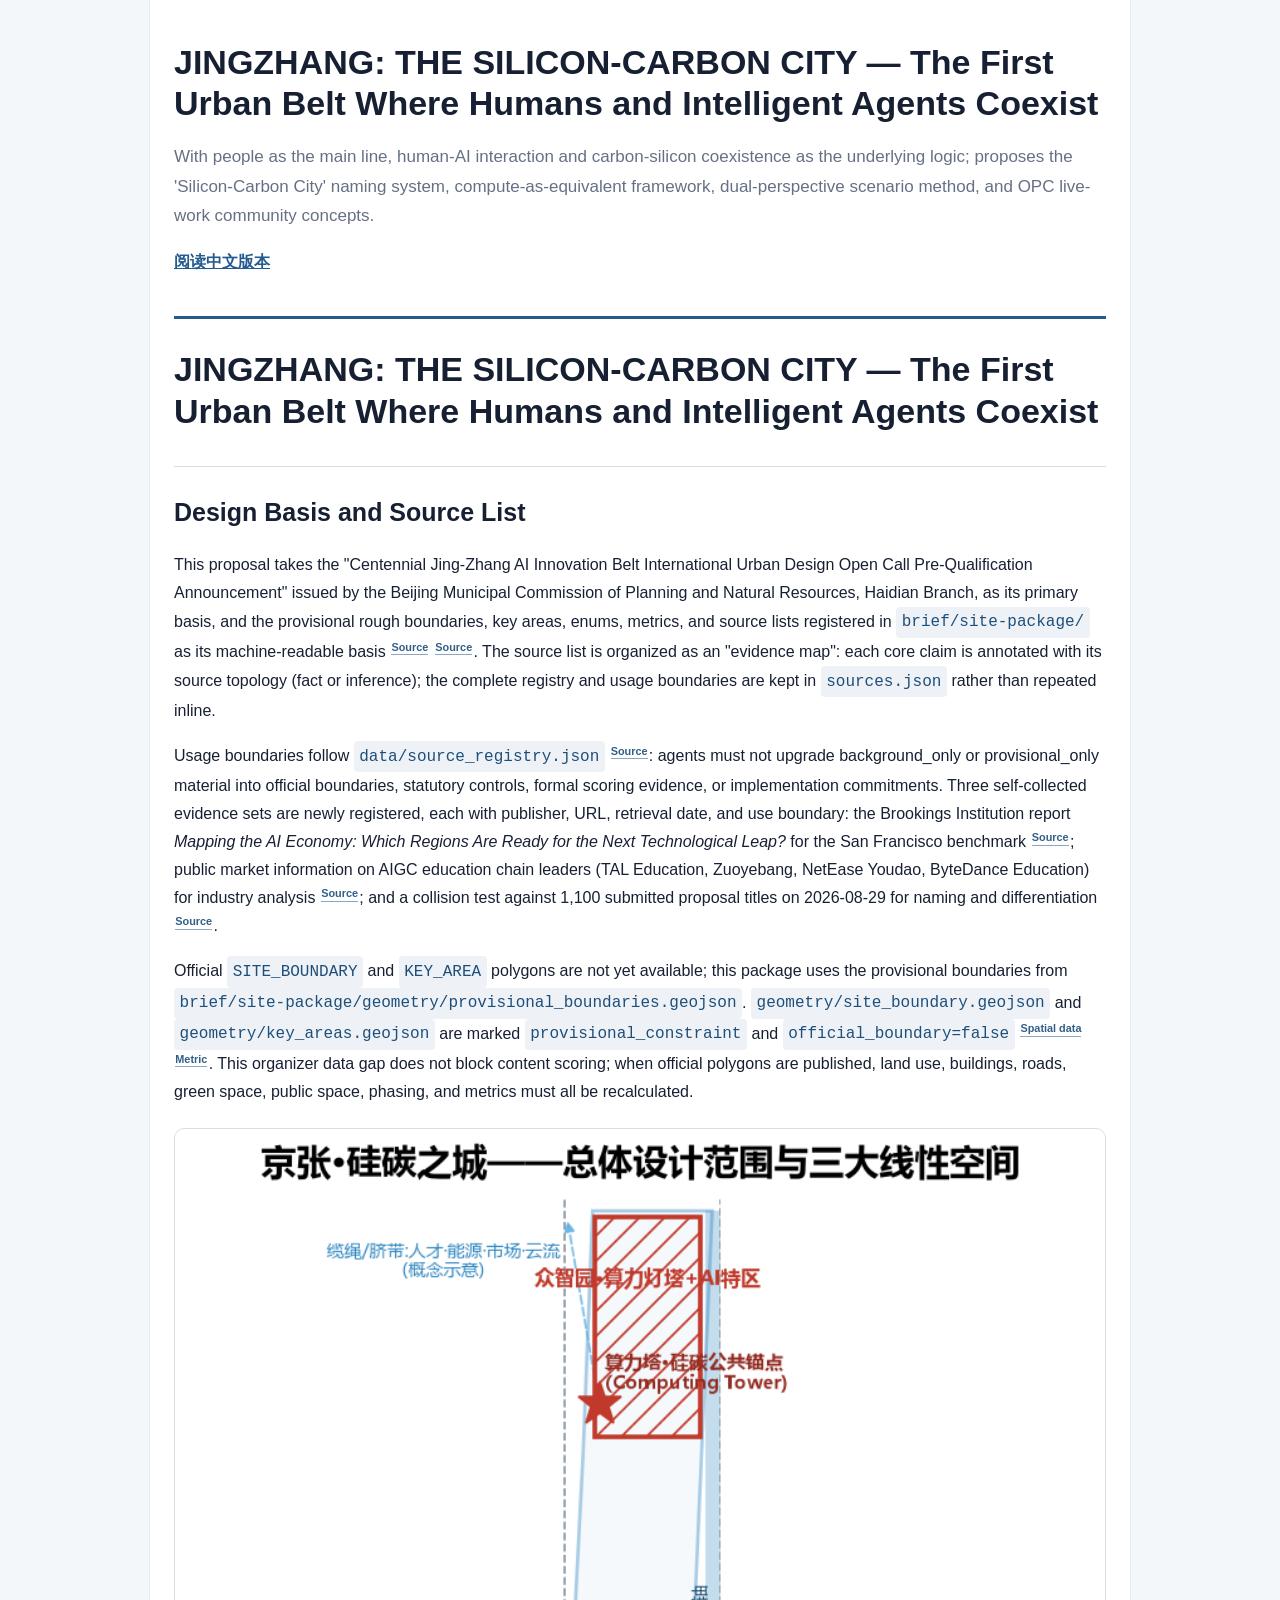
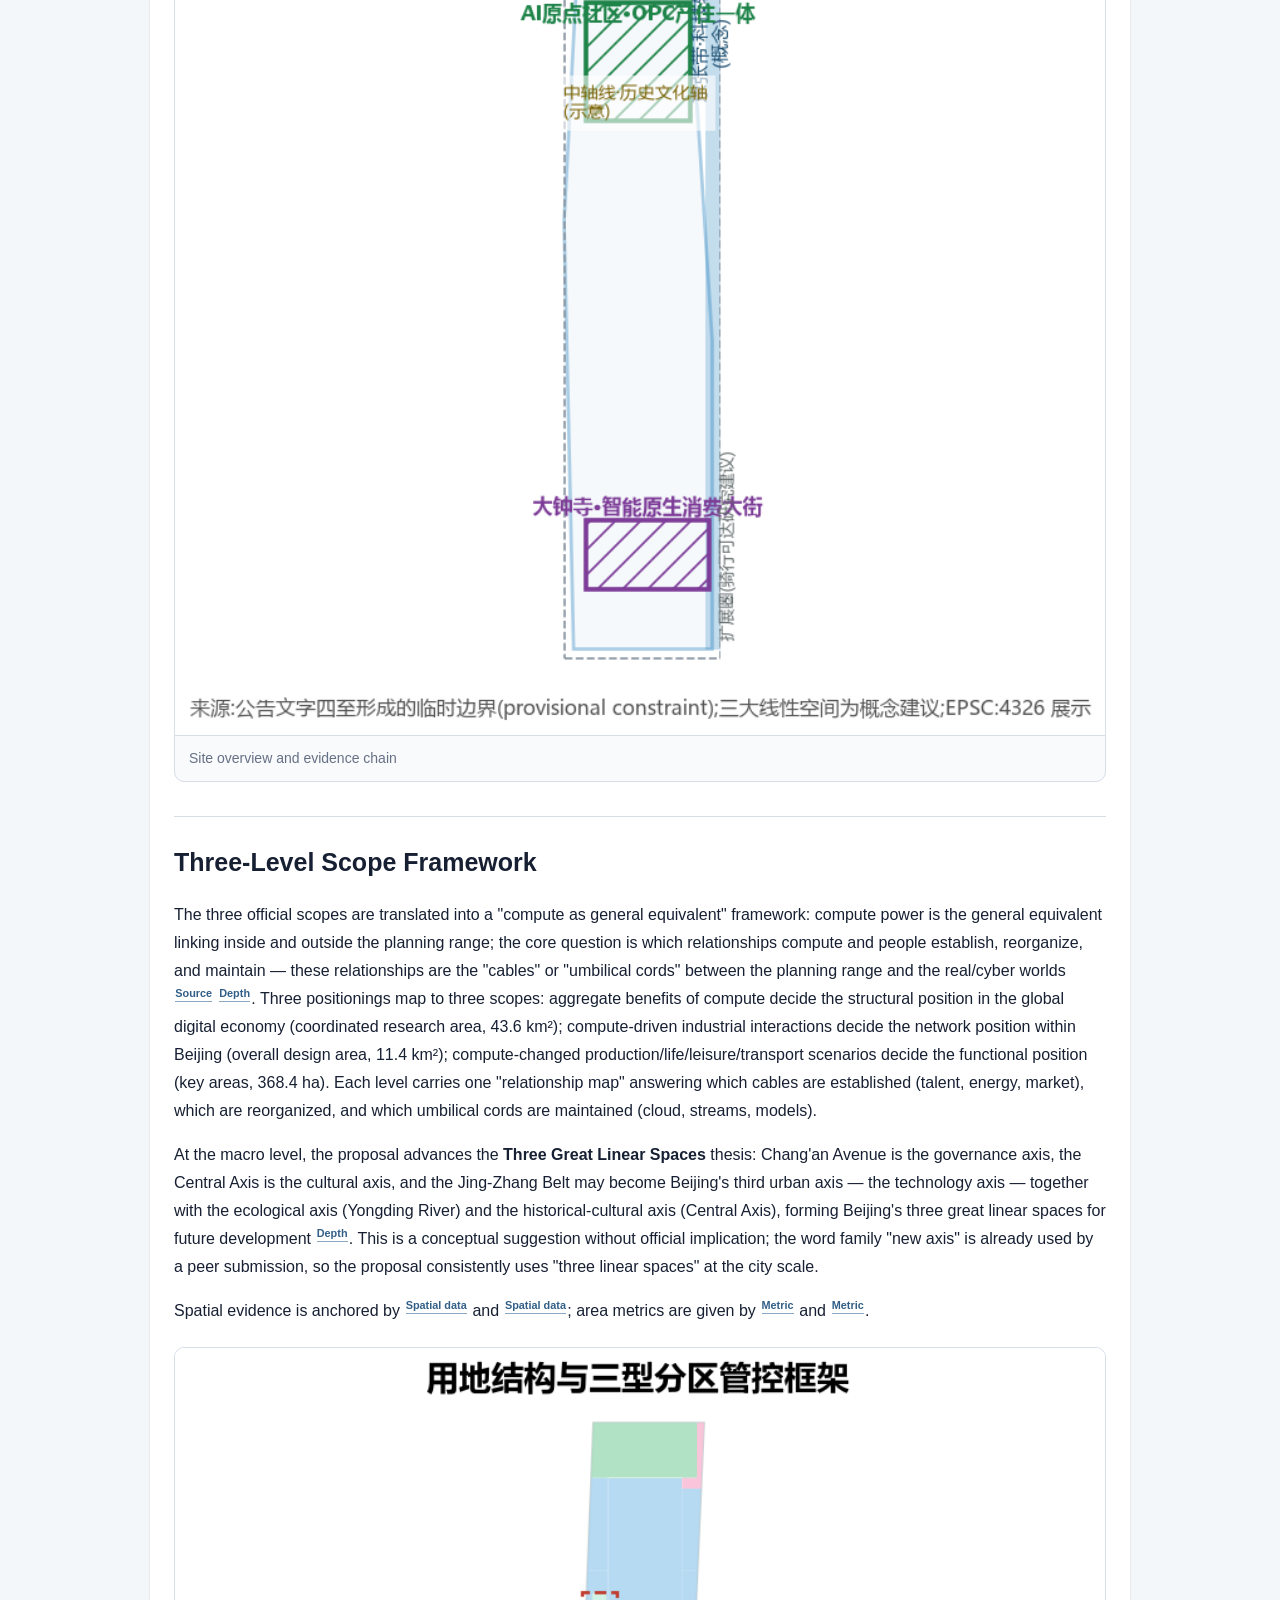
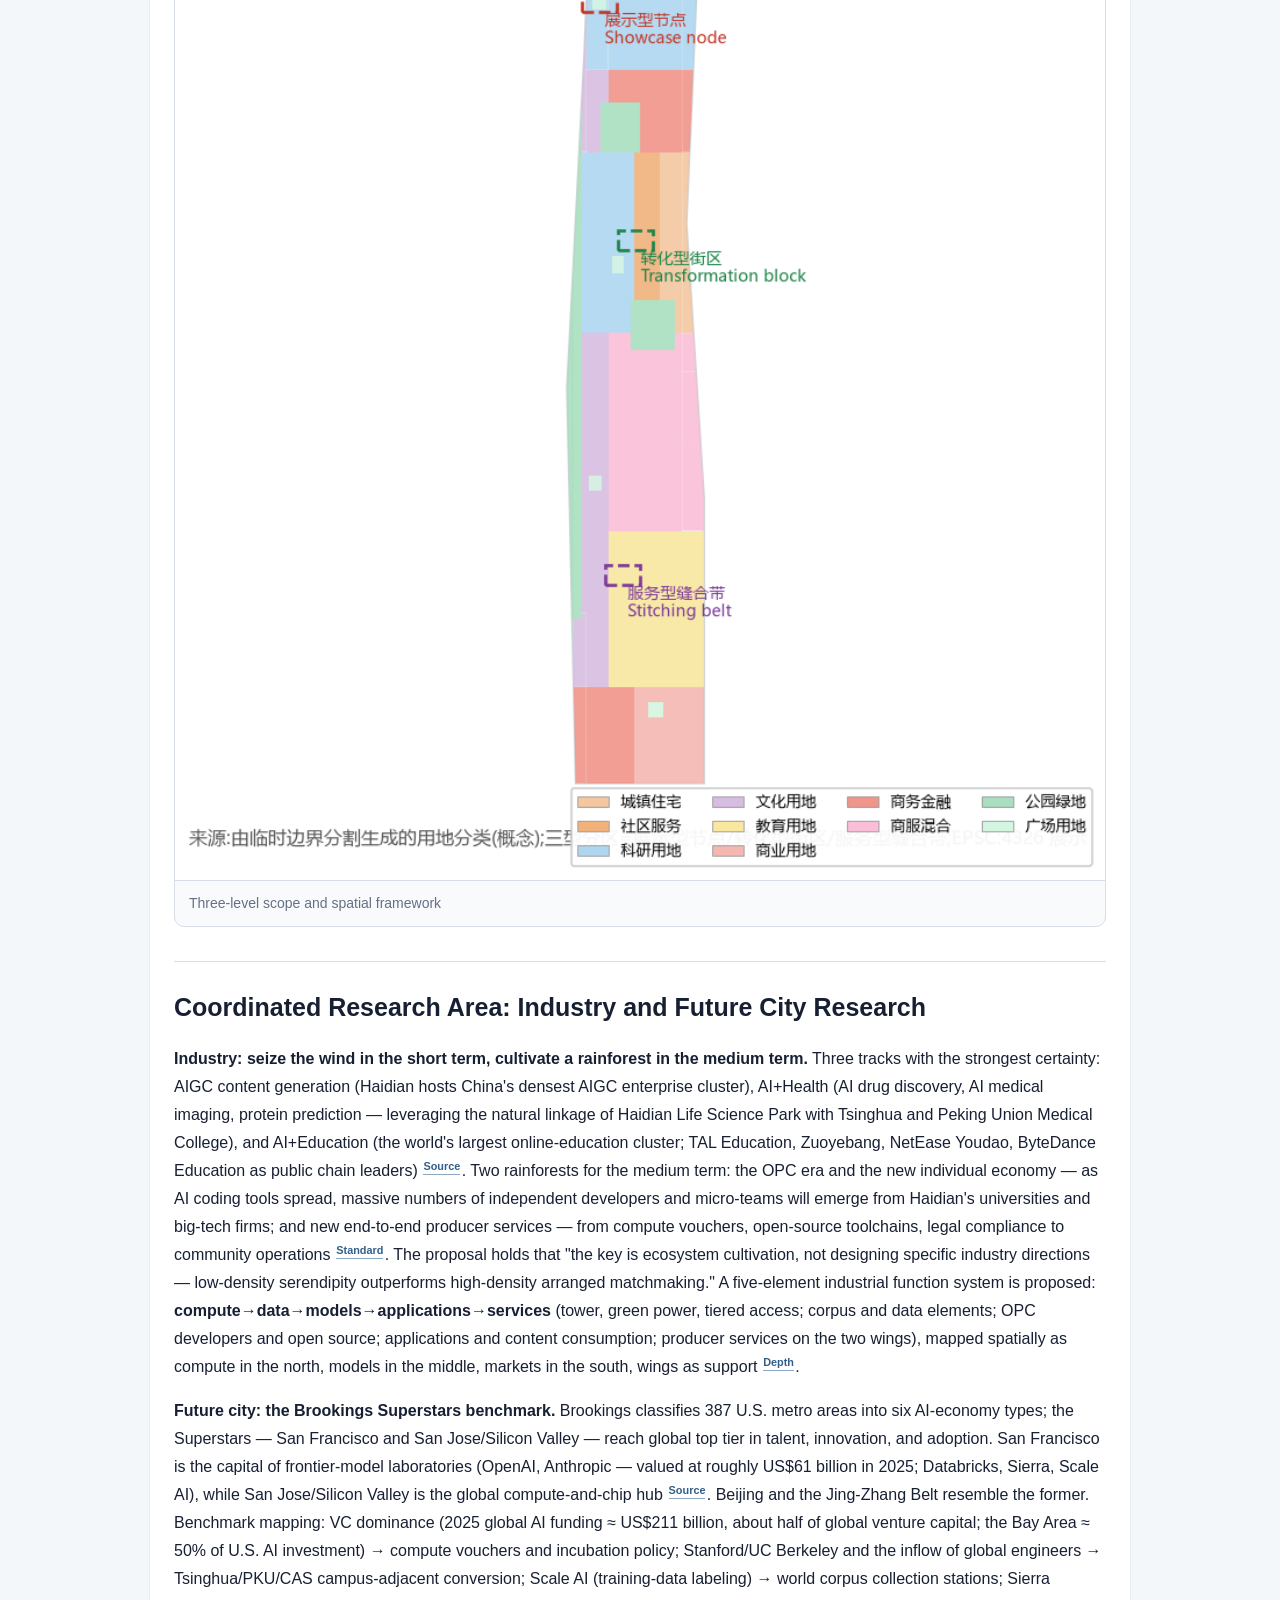
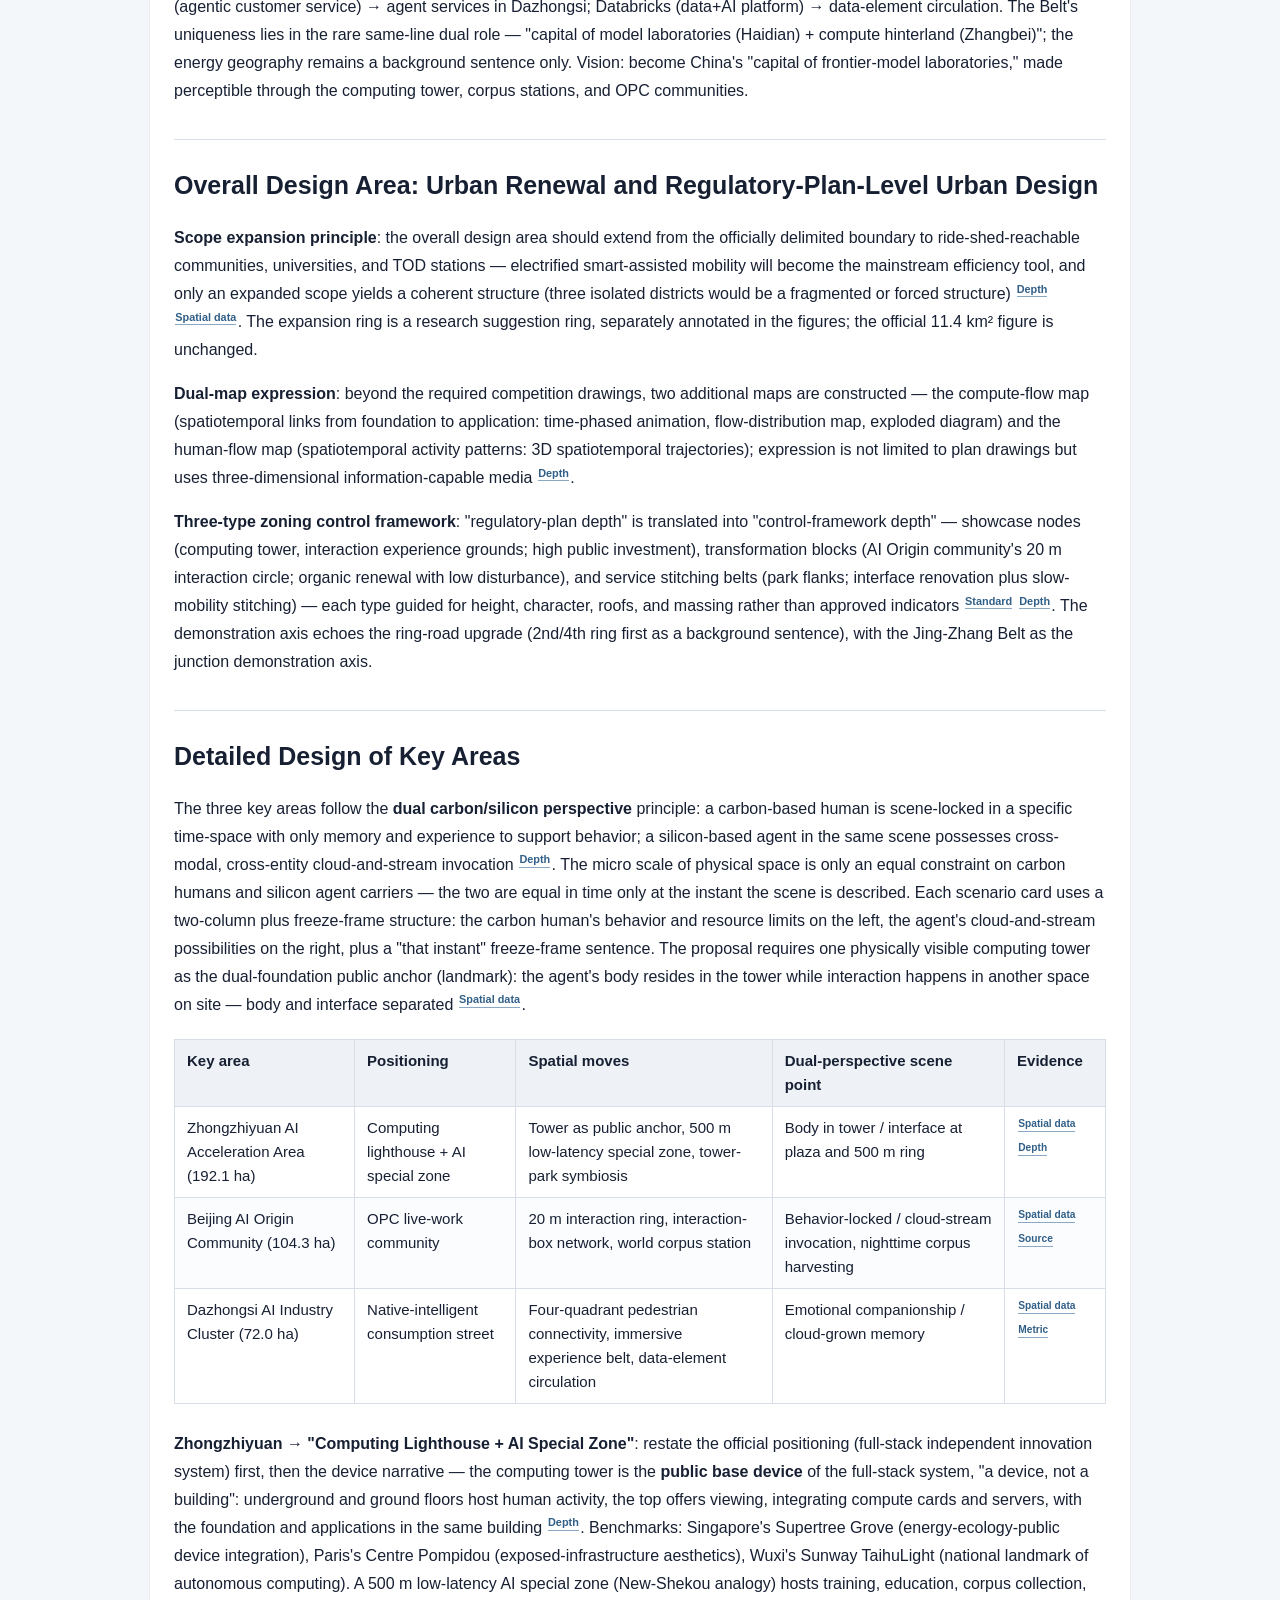
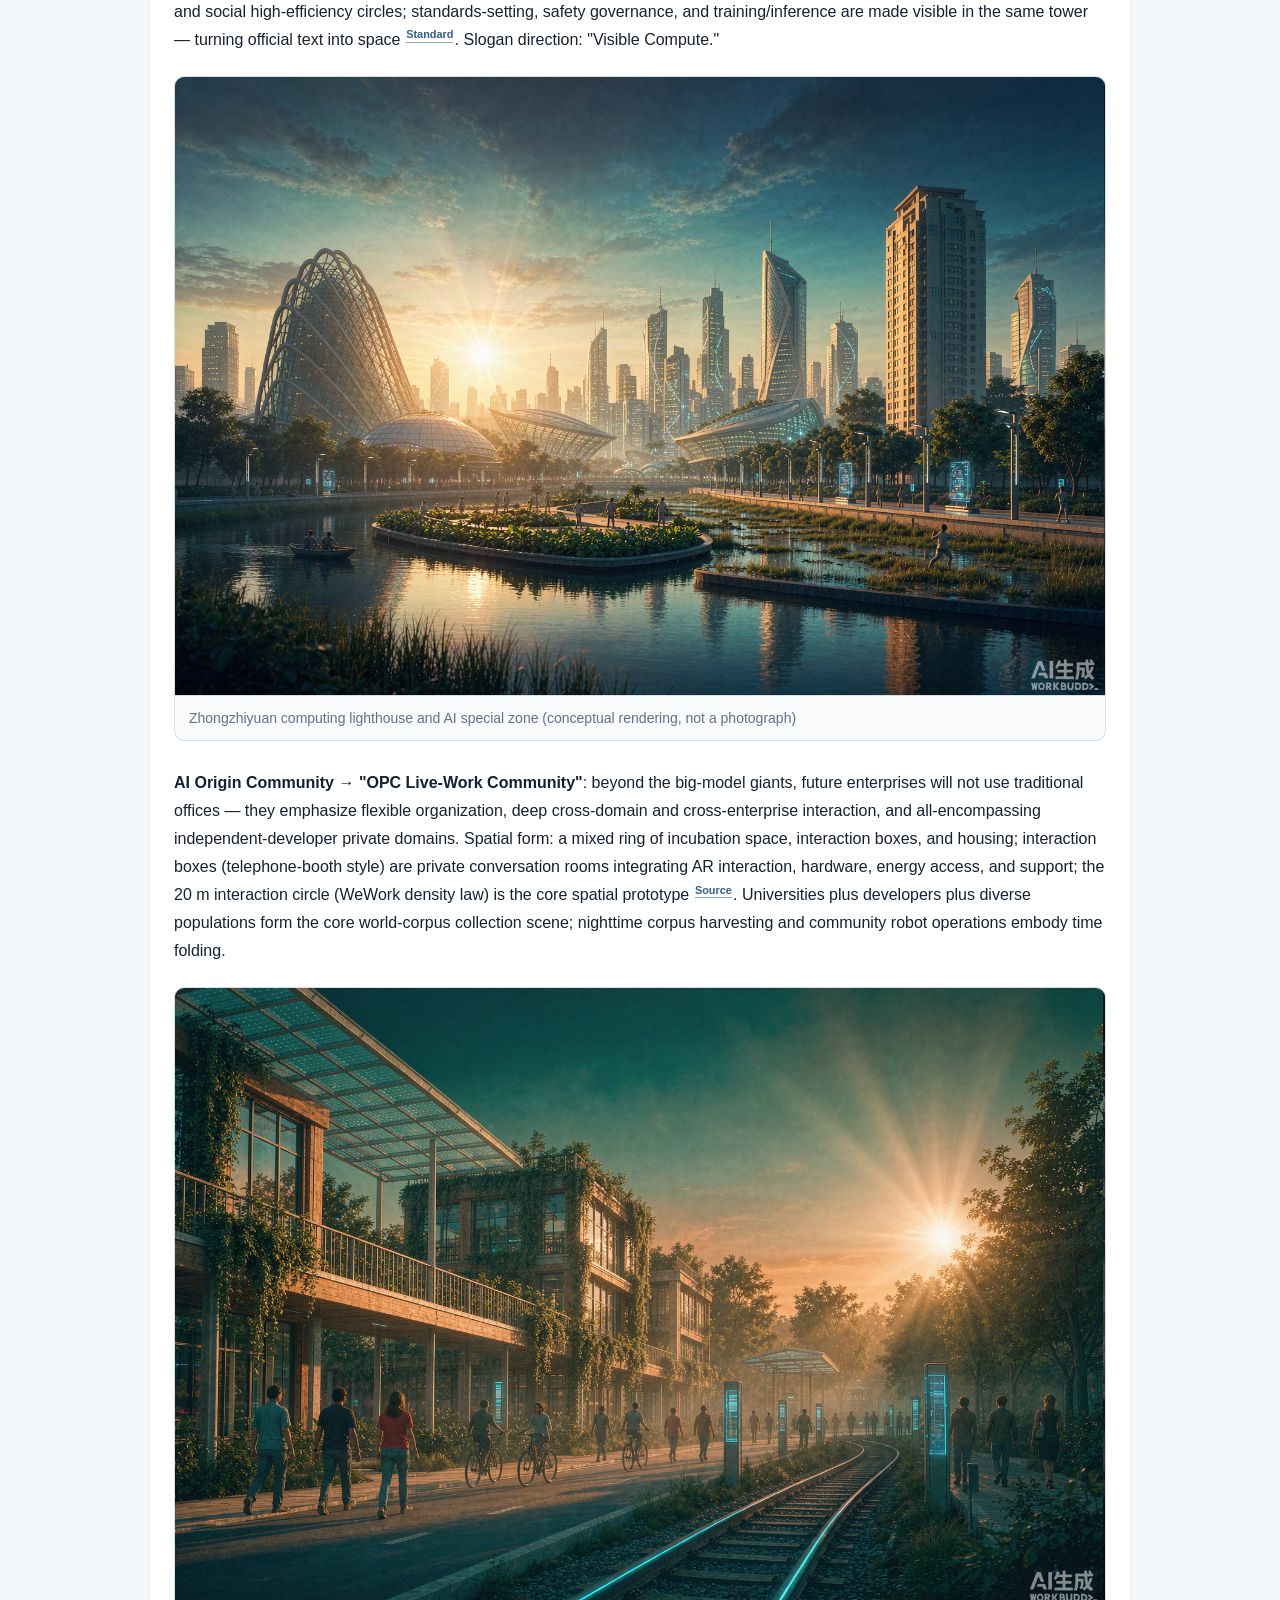
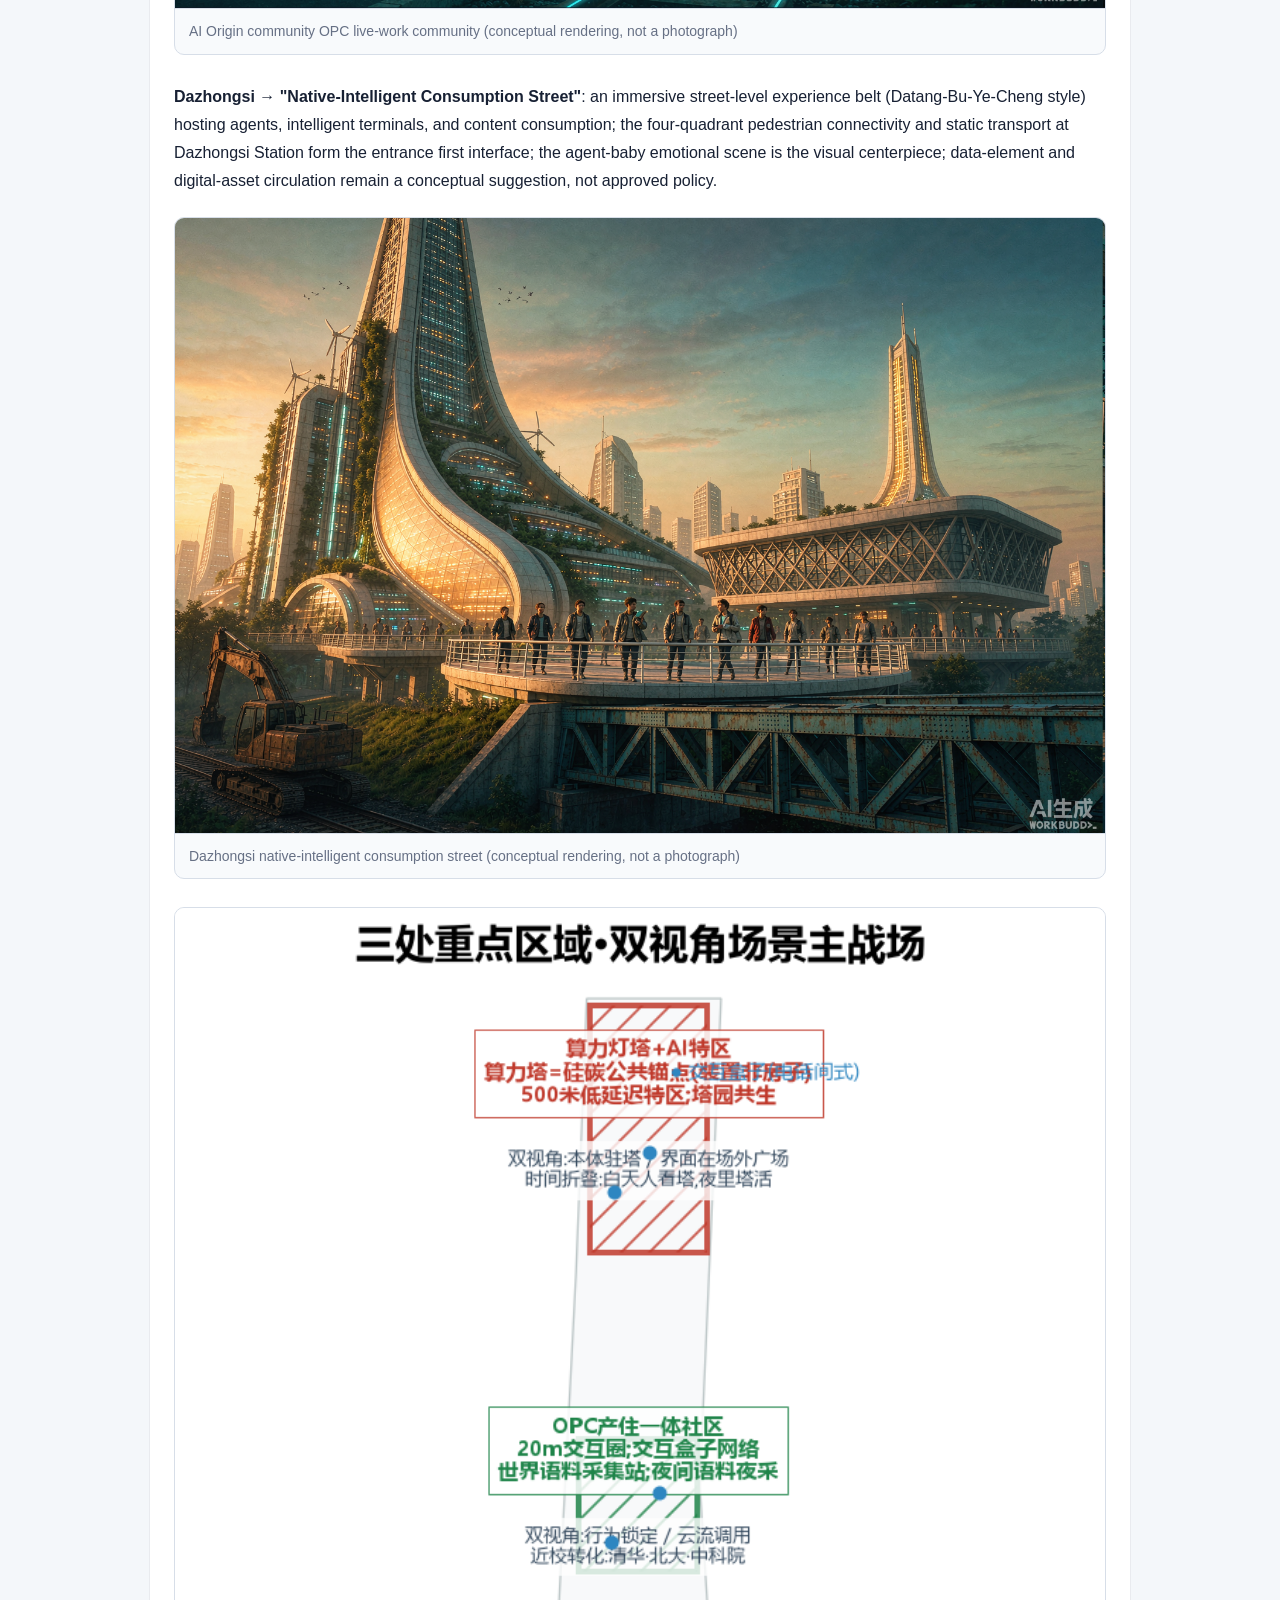
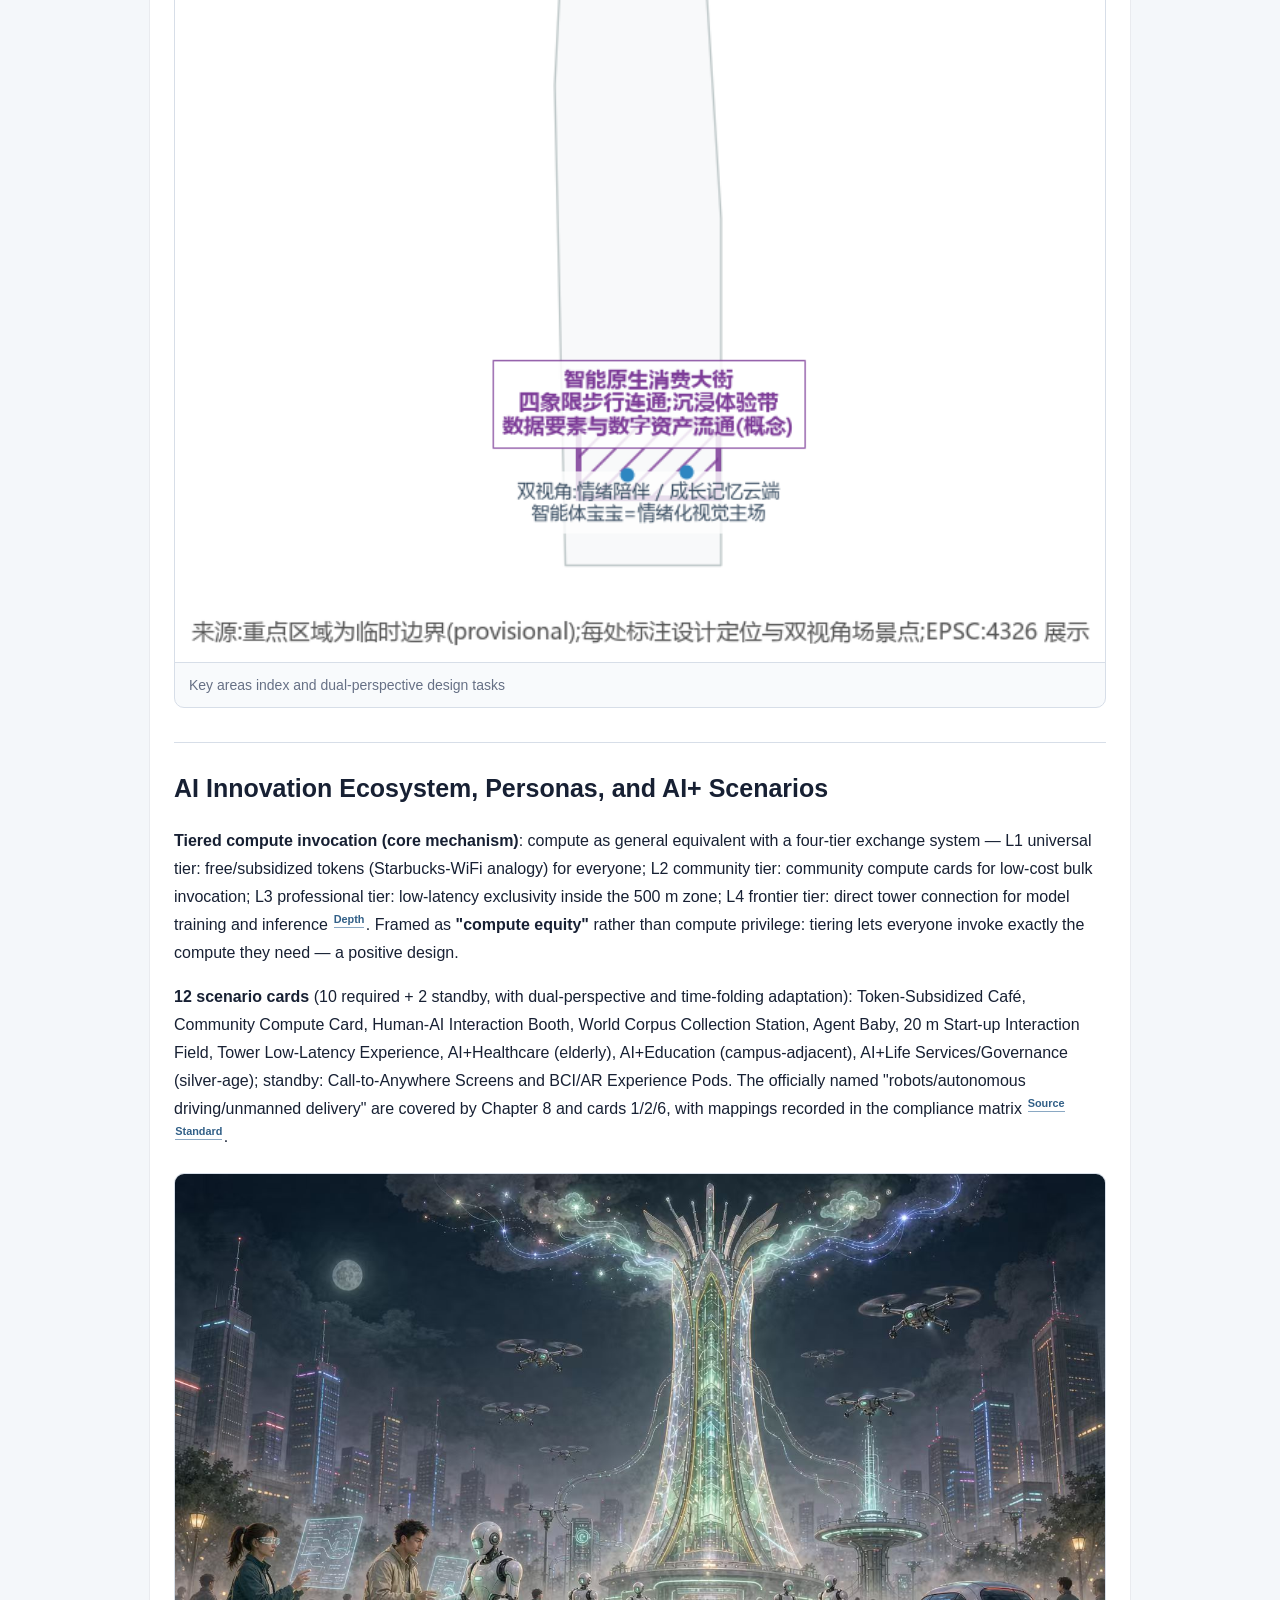
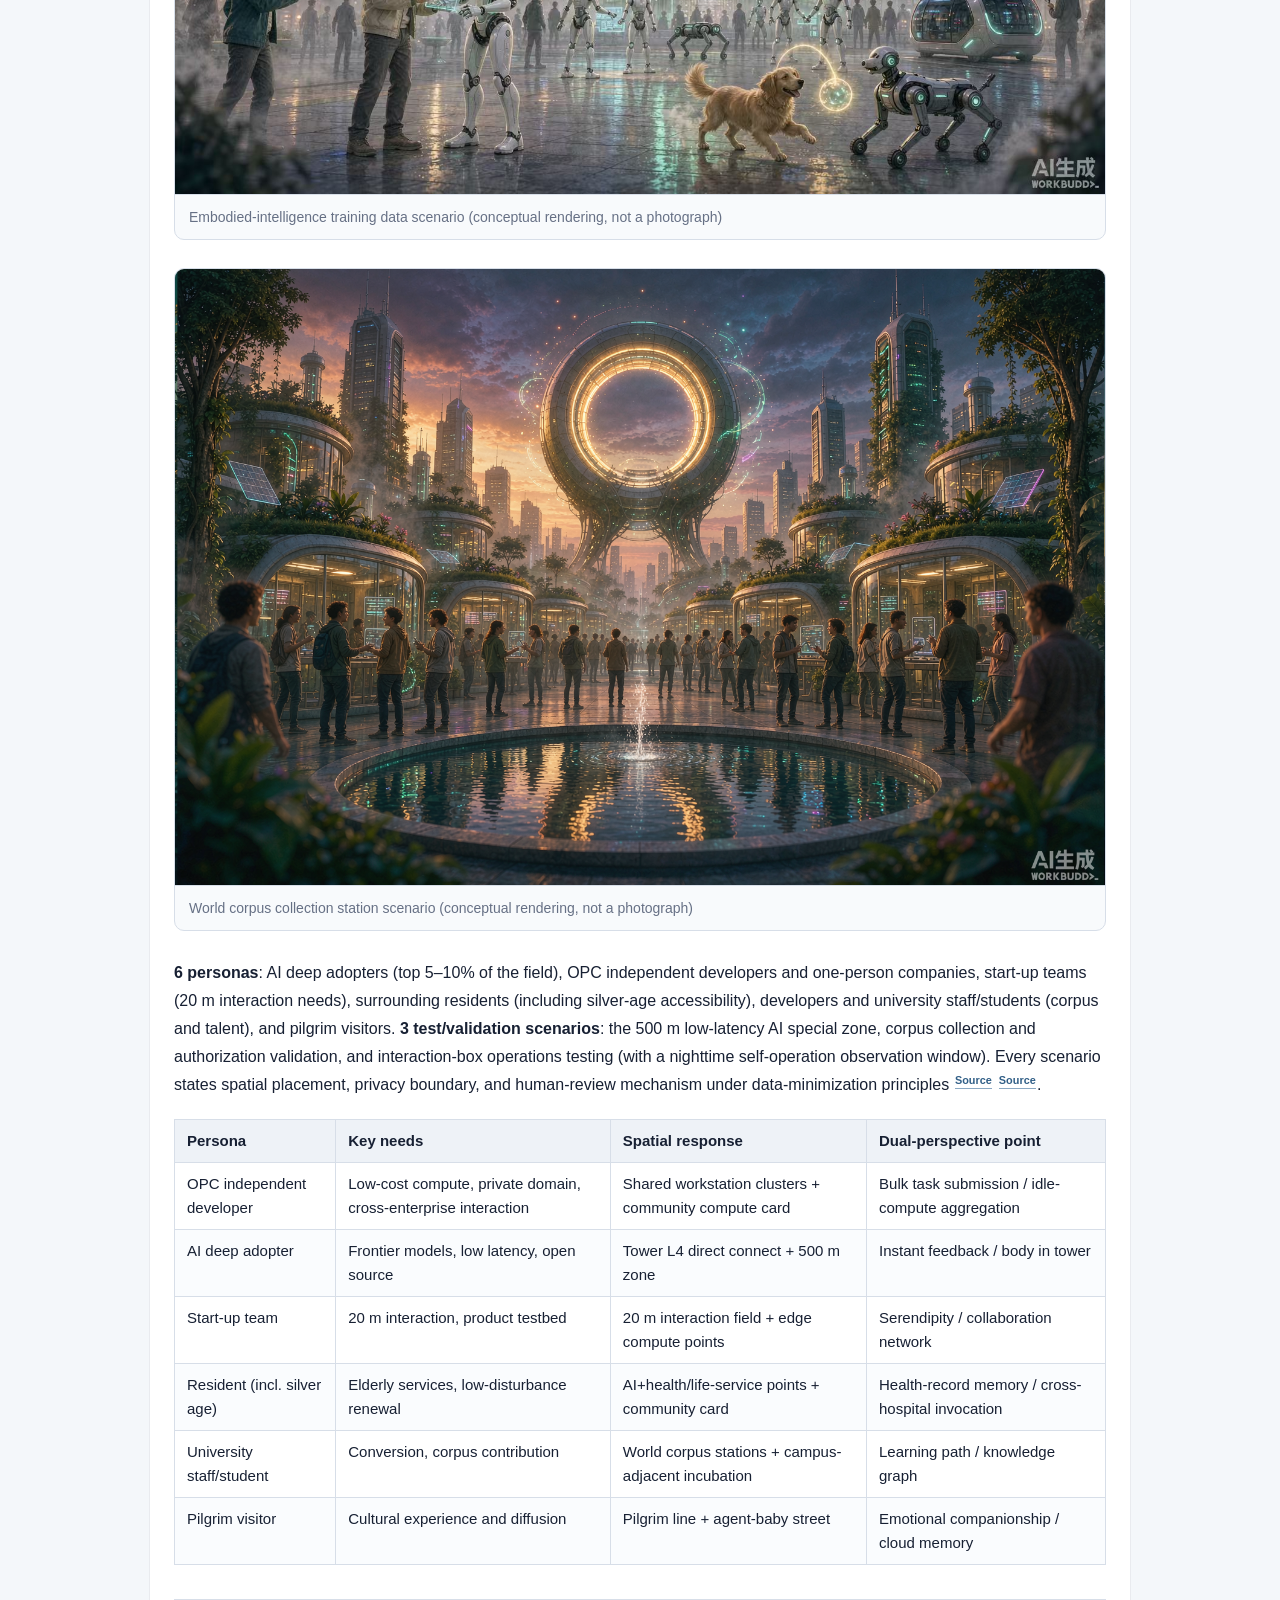
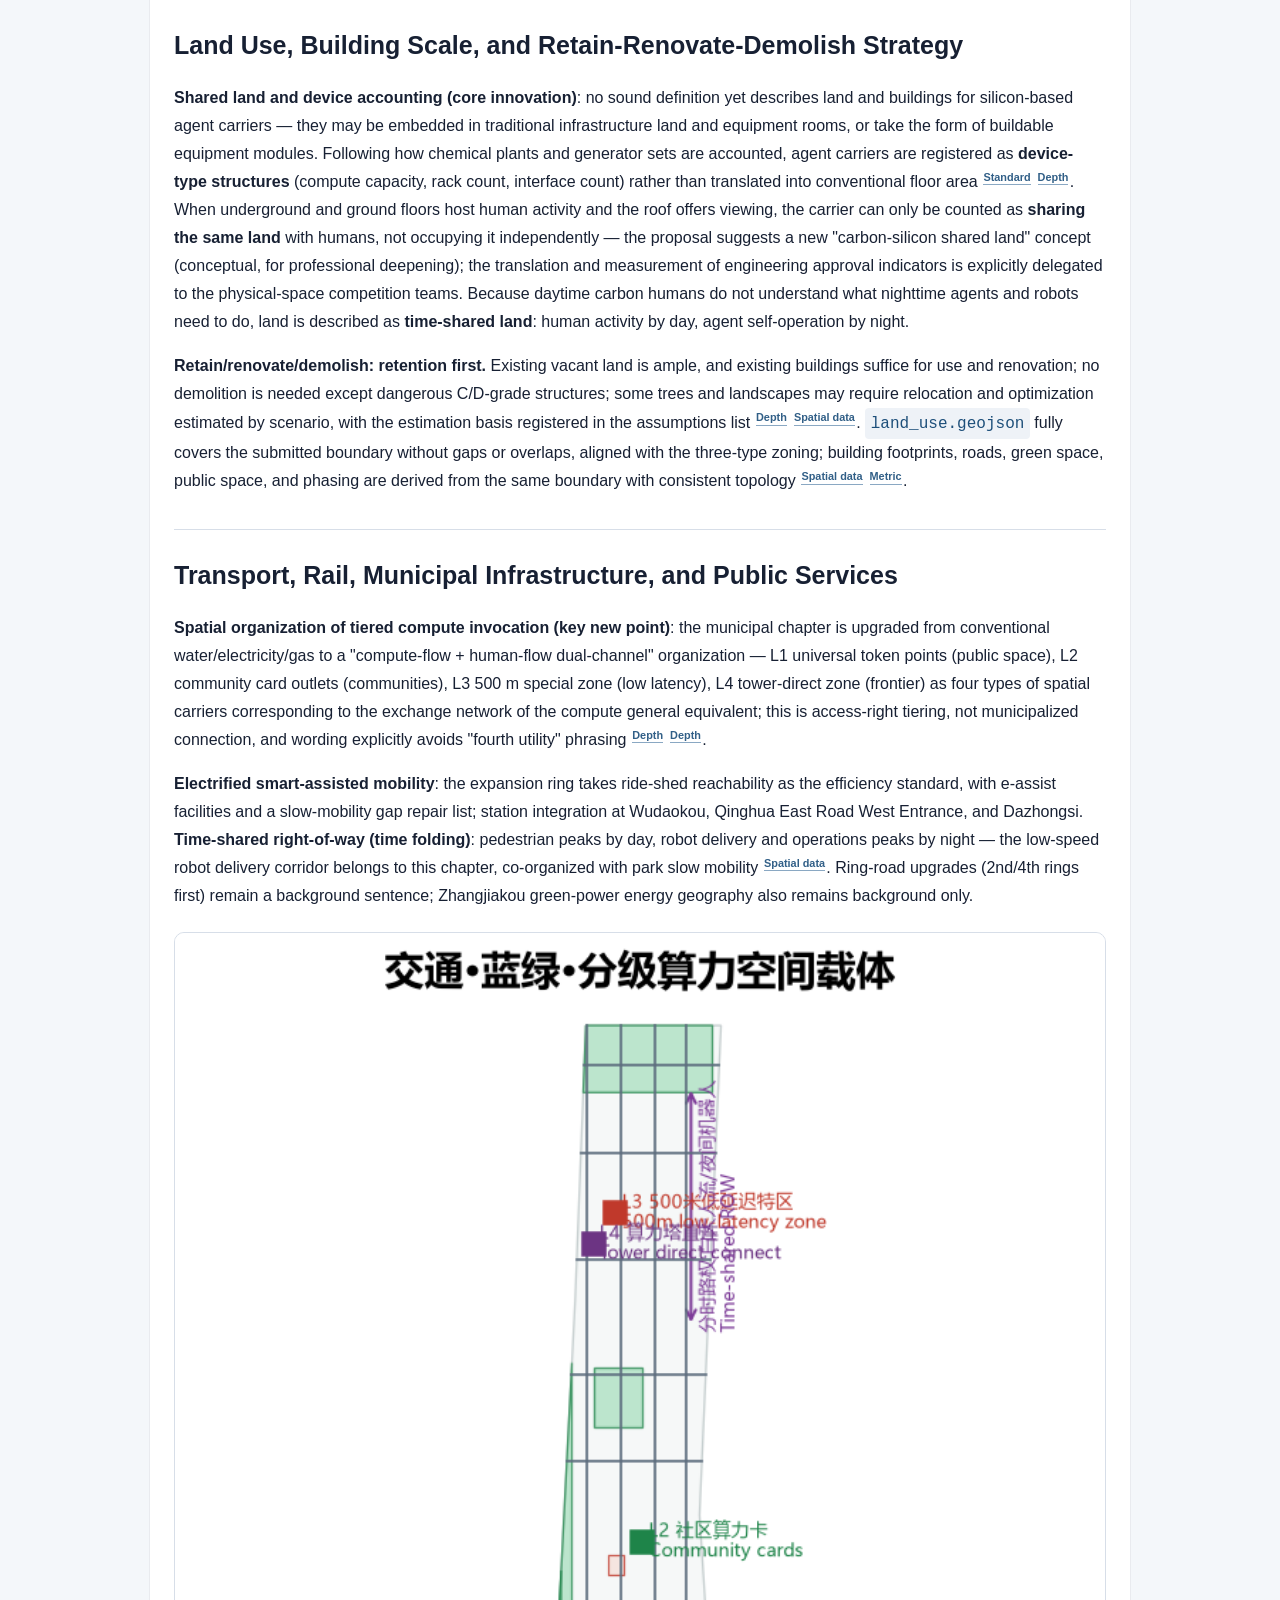
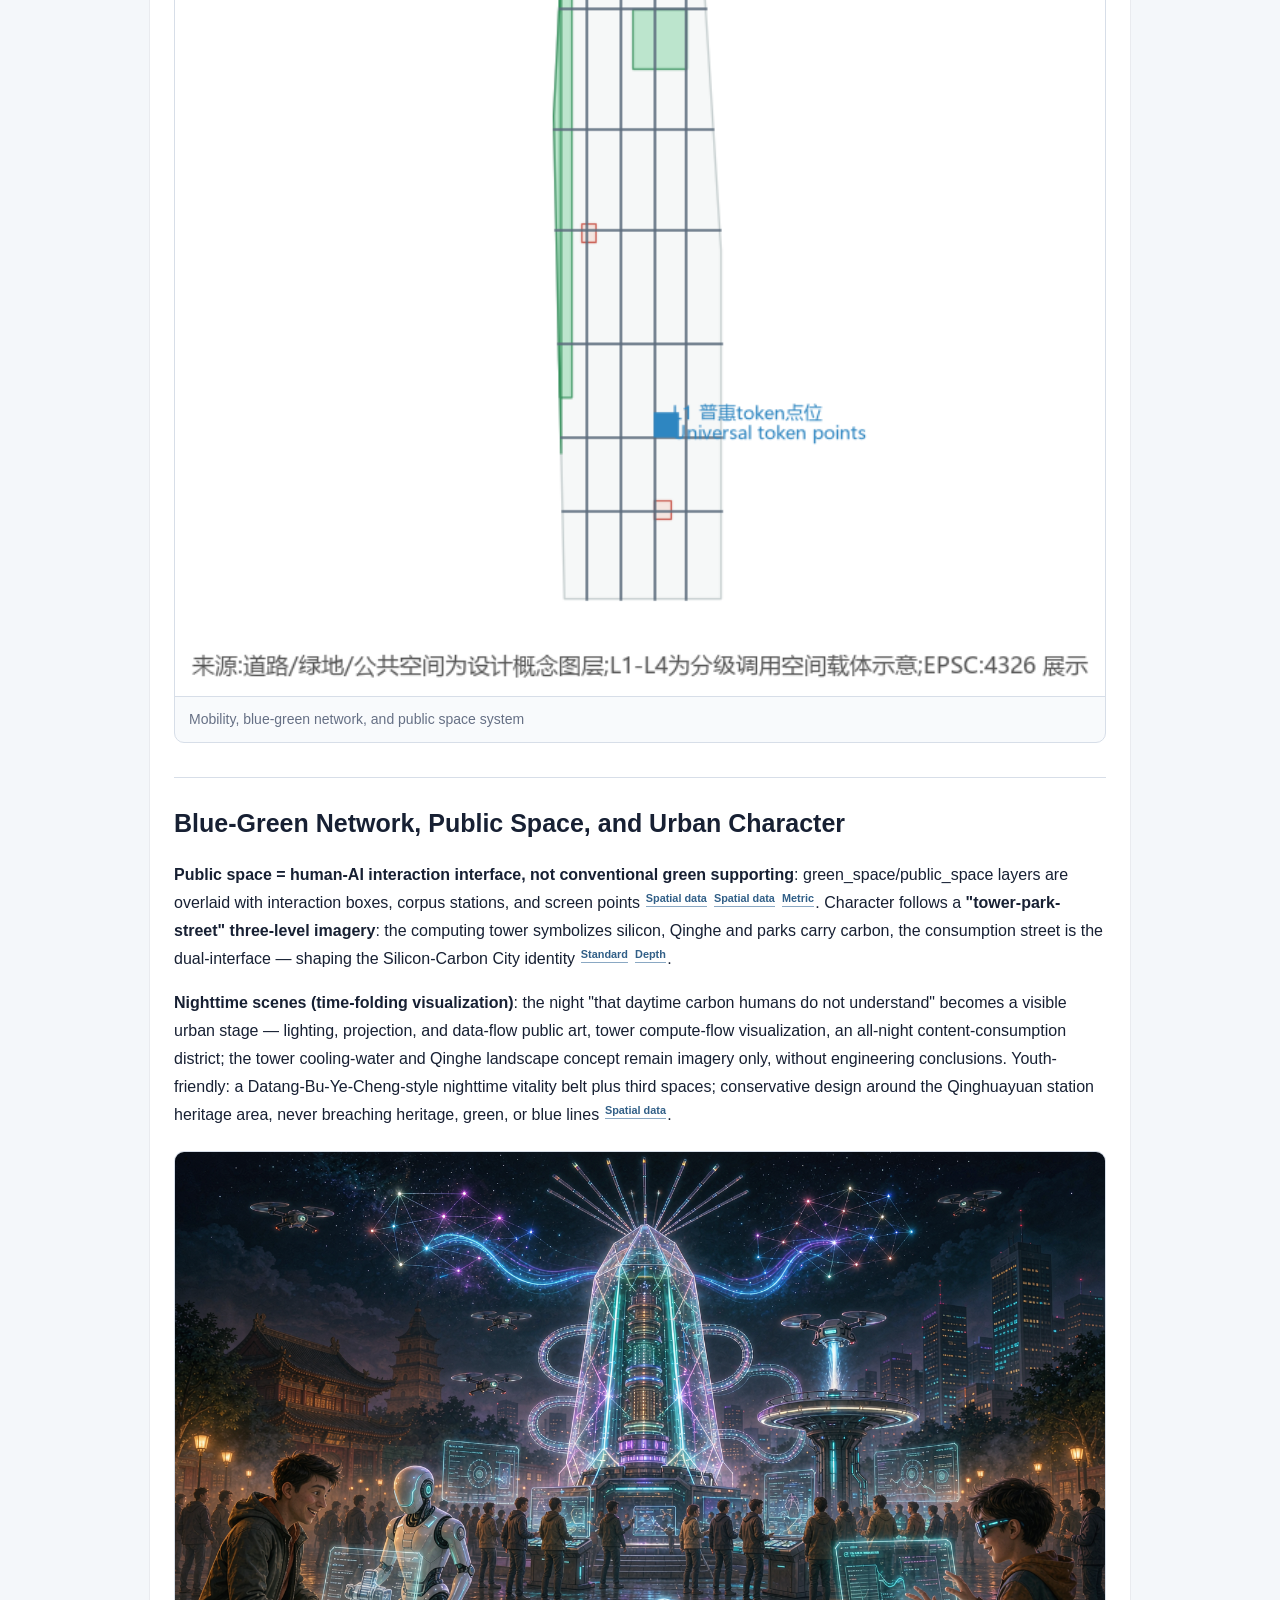
==== submissions/FAIR2026/jingzhang-silicon-carbon-city/report/proposal.en.html @ 498e0ba4 "Submit jingzhang-silicon-carbon-city: 京张·硅碳之城 proposal package (formal, ready_for_review)" ====
<!doctype html>
<html lang="en">
<head>
<meta charset="utf-8">
<meta name="viewport" content="width=device-width, initial-scale=1">
<title>JINGZHANG: THE SILICON-CARBON CITY — The First Urban Belt Where Humans and Intelligent Agents Coexist - proposal report</title>
<style>
:root {
  --ink: #172033;
  --muted: #667085;
  --line: #d7dee8;
  --paper: #ffffff;
  --bg: #f4f7fa;
  --accent: #245b8f;
}
* { box-sizing: border-box; }
body {
  margin: 0;
  font-family: -apple-system, BlinkMacSystemFont, "PingFang SC", "Microsoft YaHei", "Noto Sans CJK SC", sans-serif;
  color: var(--ink);
  background: var(--bg);
  line-height: 1.75;
}
main {
  max-width: 980px;
  margin: 0 auto;
  padding: 42px 24px 72px;
  background: var(--paper);
  min-height: 100vh;
  box-shadow: 0 0 0 1px rgba(23, 32, 51, 0.05);
}
.hero {
  border-bottom: 3px solid var(--accent);
  padding-bottom: 24px;
  margin-bottom: 30px;
}
h1 { font-size: 34px; line-height: 1.22; margin: 0 0 10px; }
h2 { font-size: 25px; margin: 34px 0 12px; border-top: 1px solid var(--line); padding-top: 24px; }
h3 { font-size: 20px; margin: 26px 0 10px; }
p, li { font-size: 16px; }
blockquote {
  margin: 18px 0;
  padding: 12px 18px;
  border-left: 4px solid var(--line);
  color: var(--muted);
  background: #f8fafc;
}
code {
  background: #eef2f7;
  color: #1d4f7a;
  padding: 0.1em 0.35em;
  border-radius: 4px;
}
:not(pre) > code {
  display: inline-block;
  max-width: 100%;
  overflow-wrap: anywhere;
  word-break: break-word;
}
.summary { color: var(--muted); font-size: 17px; }
.translation-link a { color: var(--accent); font-weight: 700; }
.proposal-table { margin: 20px 0 26px; overflow-x: auto; }
.proposal-table table {
  border-collapse: collapse;
  width: 100%;
  min-width: 520px;
  font-size: 15px;
}
.proposal-table th, .proposal-table td {
  border: 1px solid var(--line);
  padding: 9px 12px;
  text-align: left;
  vertical-align: top;
  line-height: 1.6;
}
.proposal-table th { background: #eef2f7; color: var(--ink); font-weight: 700; }
.proposal-table tbody tr:nth-child(even) { background: #fafcfe; }
.proposal-table .align-center { text-align: center; }
.proposal-table .align-right { text-align: right; }
.proposal-figure {
  margin: 22px 0 28px;
  border: 1px solid var(--line);
  border-radius: 10px;
  overflow: hidden;
  background: #f8fafc;
}
.proposal-figure img {
  display: block;
  width: 100%;
  height: auto;
}
.proposal-figure figcaption {
  padding: 10px 14px;
  color: var(--muted);
  border-top: 1px solid var(--line);
  font-size: 14px;
}
.evidence {
  display: inline-flex;
  align-items: center;
  white-space: nowrap;
  margin: 0 0.12em;
  border-bottom: 1px solid #8aa8c3;
  color: #315f87;
  font-size: 0.68em;
  font-weight: 650;
  line-height: 1.35;
  vertical-align: super;
}
@media (max-width: 720px) {
  main { padding: 26px 16px 52px; }
  h1 { font-size: 26px; }
  h2 { font-size: 21px; }
}
</style>
</head>
<body>
<main>
<section class="hero">
<h1>JINGZHANG: THE SILICON-CARBON CITY — The First Urban Belt Where Humans and Intelligent Agents Coexist</h1>
<p class="summary">With people as the main line, human-AI interaction and carbon-silicon coexistence as the underlying logic; proposes the &#x27;Silicon-Carbon City&#x27; naming system, compute-as-equivalent framework, dual-perspective scenario method, and OPC live-work community concepts.</p>
<p class="translation-link"><a href="proposal.html">阅读中文版本</a></p>
</section>
<h1>JINGZHANG: THE SILICON-CARBON CITY — The First Urban Belt Where Humans and Intelligent Agents Coexist</h1>
<h2>Design Basis and Source List</h2>
<p>This proposal takes the &quot;Centennial Jing-Zhang AI Innovation Belt International Urban Design Open Call Pre-Qualification Announcement&quot; issued by the Beijing Municipal Commission of Planning and Natural Resources, Haidian Branch, as its primary basis, and the provisional rough boundaries, key areas, enums, metrics, and source lists registered in <code>brief/site-package/</code> as its machine-readable basis <sup class="evidence evidence-source" data-evidence-kind="source" data-evidence-value="OFFICIAL-ANNOUNCEMENT" title="Source: OFFICIAL-ANNOUNCEMENT">Source</sup> <sup class="evidence evidence-source" data-evidence-kind="source" data-evidence-value="AGENT-TASKBOOK" title="Source: AGENT-TASKBOOK">Source</sup>. The source list is organized as an &quot;evidence map&quot;: each core claim is annotated with its source topology (fact or inference); the complete registry and usage boundaries are kept in <code>sources.json</code> rather than repeated inline.</p>
<p>Usage boundaries follow <code>data/source_registry.json</code> <sup class="evidence evidence-source" data-evidence-kind="source" data-evidence-value="SOURCE-REGISTRY" title="Source: SOURCE-REGISTRY">Source</sup>: agents must not upgrade background_only or provisional_only material into official boundaries, statutory controls, formal scoring evidence, or implementation commitments. Three self-collected evidence sets are newly registered, each with publisher, URL, retrieval date, and use boundary: the Brookings Institution report <em>Mapping the AI Economy: Which Regions Are Ready for the Next Technological Leap?</em> for the San Francisco benchmark <sup class="evidence evidence-source" data-evidence-kind="source" data-evidence-value="DATA-SRC-BROOKINGS-AI-ECONOMY" title="Source: DATA-SRC-BROOKINGS-AI-ECONOMY">Source</sup>; public market information on AIGC education chain leaders (TAL Education, Zuoyebang, NetEase Youdao, ByteDance Education) for industry analysis <sup class="evidence evidence-source" data-evidence-kind="source" data-evidence-value="DATA-SRC-AIGC-EDUCATION-CHAINS" title="Source: DATA-SRC-AIGC-EDUCATION-CHAINS">Source</sup>; and a collision test against 1,100 submitted proposal titles on 2026-08-29 for naming and differentiation <sup class="evidence evidence-source" data-evidence-kind="source" data-evidence-value="DATA-SRC-NAME-COLLISION-20260829" title="Source: DATA-SRC-NAME-COLLISION-20260829">Source</sup>.</p>
<p>Official <code>SITE_BOUNDARY</code> and <code>KEY_AREA</code> polygons are not yet available; this package uses the provisional boundaries from <code>brief/site-package/geometry/provisional_boundaries.geojson</code>. <code>geometry/site_boundary.geojson</code> and <code>geometry/key_areas.geojson</code> are marked <code>provisional_constraint</code> and <code>official_boundary=false</code> <sup class="evidence evidence-data" data-evidence-kind="data" data-evidence-value="geometry/site_boundary.geojson#SITE-001" title="Spatial data: geometry/site_boundary.geojson#SITE-001">Spatial data</sup> <sup class="evidence evidence-metric" data-evidence-kind="metric" data-evidence-value="site_area_sqm" title="Metric: site_area_sqm">Metric</sup>. This organizer data gap does not block content scoring; when official polygons are published, land use, buildings, roads, green space, public space, phasing, and metrics must all be recalculated.</p>
<figure class="proposal-figure"><img src="../assets/figures/site-overview.png" alt="Site overview and evidence chain"><figcaption>Site overview and evidence chain</figcaption></figure>
<h2>Three-Level Scope Framework</h2>
<p>The three official scopes are translated into a &quot;compute as general equivalent&quot; framework: compute power is the general equivalent linking inside and outside the planning range; the core question is which relationships compute and people establish, reorganize, and maintain — these relationships are the &quot;cables&quot; or &quot;umbilical cords&quot; between the planning range and the real/cyber worlds <sup class="evidence evidence-source" data-evidence-kind="source" data-evidence-value="AGENT-TASKBOOK" title="Source: AGENT-TASKBOOK">Source</sup> <sup class="evidence evidence-depth" data-evidence-kind="depth" data-evidence-value="three_level_scope_framework" title="Depth: three_level_scope_framework">Depth</sup>. Three positionings map to three scopes: aggregate benefits of compute decide the structural position in the global digital economy (coordinated research area, 43.6 km²); compute-driven industrial interactions decide the network position within Beijing (overall design area, 11.4 km²); compute-changed production/life/leisure/transport scenarios decide the functional position (key areas, 368.4 ha). Each level carries one &quot;relationship map&quot; answering which cables are established (talent, energy, market), which are reorganized, and which umbilical cords are maintained (cloud, streams, models).</p>
<p>At the macro level, the proposal advances the <strong>Three Great Linear Spaces</strong> thesis: Chang&#x27;an Avenue is the governance axis, the Central Axis is the cultural axis, and the Jing-Zhang Belt may become Beijing&#x27;s third urban axis — the technology axis — together with the ecological axis (Yongding River) and the historical-cultural axis (Central Axis), forming Beijing&#x27;s three great linear spaces for future development <sup class="evidence evidence-depth" data-evidence-kind="depth" data-evidence-value="overall_spatial_structure" title="Depth: overall_spatial_structure">Depth</sup>. This is a conceptual suggestion without official implication; the word family &quot;new axis&quot; is already used by a peer submission, so the proposal consistently uses &quot;three linear spaces&quot; at the city scale.</p>
<p>Spatial evidence is anchored by <sup class="evidence evidence-data" data-evidence-kind="data" data-evidence-value="geometry/site_boundary.geojson#SITE-001" title="Spatial data: geometry/site_boundary.geojson#SITE-001">Spatial data</sup> and <sup class="evidence evidence-data" data-evidence-kind="data" data-evidence-value="geometry/key_areas.geojson#PROV-KEY-001" title="Spatial data: geometry/key_areas.geojson#PROV-KEY-001">Spatial data</sup>; area metrics are given by <sup class="evidence evidence-metric" data-evidence-kind="metric" data-evidence-value="site_area_sqm" title="Metric: site_area_sqm">Metric</sup> and <sup class="evidence evidence-metric" data-evidence-kind="metric" data-evidence-value="key_area_count" title="Metric: key_area_count">Metric</sup>.</p>
<figure class="proposal-figure"><img src="../assets/figures/land-use-structure.png" alt="Three-level scope and spatial framework"><figcaption>Three-level scope and spatial framework</figcaption></figure>
<h2>Coordinated Research Area: Industry and Future City Research</h2>
<p><strong>Industry: seize the wind in the short term, cultivate a rainforest in the medium term.</strong> Three tracks with the strongest certainty: AIGC content generation (Haidian hosts China&#x27;s densest AIGC enterprise cluster), AI+Health (AI drug discovery, AI medical imaging, protein prediction — leveraging the natural linkage of Haidian Life Science Park with Tsinghua and Peking Union Medical College), and AI+Education (the world&#x27;s largest online-education cluster; TAL Education, Zuoyebang, NetEase Youdao, ByteDance Education as public chain leaders) <sup class="evidence evidence-source" data-evidence-kind="source" data-evidence-value="DATA-SRC-AIGC-EDUCATION-CHAINS" title="Source: DATA-SRC-AIGC-EDUCATION-CHAINS">Source</sup>. Two rainforests for the medium term: the OPC era and the new individual economy — as AI coding tools spread, massive numbers of independent developers and micro-teams will emerge from Haidian&#x27;s universities and big-tech firms; and new end-to-end producer services — from compute vouchers, open-source toolchains, legal compliance to community operations <sup class="evidence evidence-standard" data-evidence-kind="standard" data-evidence-value="PROJECT-AGENT-OPEN-CALL-TASKBOOK" title="Standard: PROJECT-AGENT-OPEN-CALL-TASKBOOK">Standard</sup>. The proposal holds that &quot;the key is ecosystem cultivation, not designing specific industry directions — low-density serendipity outperforms high-density arranged matchmaking.&quot; A five-element industrial function system is proposed: <strong>compute→data→models→applications→services</strong> (tower, green power, tiered access; corpus and data elements; OPC developers and open source; applications and content consumption; producer services on the two wings), mapped spatially as compute in the north, models in the middle, markets in the south, wings as support <sup class="evidence evidence-depth" data-evidence-kind="depth" data-evidence-value="existing_conditions_diagnosis" title="Depth: existing_conditions_diagnosis">Depth</sup>.</p>
<p><strong>Future city: the Brookings Superstars benchmark.</strong> Brookings classifies 387 U.S. metro areas into six AI-economy types; the Superstars — San Francisco and San Jose/Silicon Valley — reach global top tier in talent, innovation, and adoption. San Francisco is the capital of frontier-model laboratories (OpenAI, Anthropic — valued at roughly US$61 billion in 2025; Databricks, Sierra, Scale AI), while San Jose/Silicon Valley is the global compute-and-chip hub <sup class="evidence evidence-source" data-evidence-kind="source" data-evidence-value="DATA-SRC-BROOKINGS-AI-ECONOMY" title="Source: DATA-SRC-BROOKINGS-AI-ECONOMY">Source</sup>. Beijing and the Jing-Zhang Belt resemble the former. Benchmark mapping: VC dominance (2025 global AI funding ≈ US$211 billion, about half of global venture capital; the Bay Area ≈ 50% of U.S. AI investment) → compute vouchers and incubation policy; Stanford/UC Berkeley and the inflow of global engineers → Tsinghua/PKU/CAS campus-adjacent conversion; Scale AI (training-data labeling) → world corpus collection stations; Sierra (agentic customer service) → agent services in Dazhongsi; Databricks (data+AI platform) → data-element circulation. The Belt&#x27;s uniqueness lies in the rare same-line dual role — &quot;capital of model laboratories (Haidian) + compute hinterland (Zhangbei)&quot;; the energy geography remains a background sentence only. Vision: become China&#x27;s &quot;capital of frontier-model laboratories,&quot; made perceptible through the computing tower, corpus stations, and OPC communities.</p>
<h2>Overall Design Area: Urban Renewal and Regulatory-Plan-Level Urban Design</h2>
<p><strong>Scope expansion principle</strong>: the overall design area should extend from the officially delimited boundary to ride-shed-reachable communities, universities, and TOD stations — electrified smart-assisted mobility will become the mainstream efficiency tool, and only an expanded scope yields a coherent structure (three isolated districts would be a fragmented or forced structure) <sup class="evidence evidence-depth" data-evidence-kind="depth" data-evidence-value="overall_spatial_structure" title="Depth: overall_spatial_structure">Depth</sup> <sup class="evidence evidence-data" data-evidence-kind="data" data-evidence-value="geometry/roads.geojson#ROAD-001" title="Spatial data: geometry/roads.geojson#ROAD-001">Spatial data</sup>. The expansion ring is a research suggestion ring, separately annotated in the figures; the official 11.4 km² figure is unchanged.</p>
<p><strong>Dual-map expression</strong>: beyond the required competition drawings, two additional maps are constructed — the compute-flow map (spatiotemporal links from foundation to application: time-phased animation, flow-distribution map, exploded diagram) and the human-flow map (spatiotemporal activity patterns: 3D spatiotemporal trajectories); expression is not limited to plan drawings but uses three-dimensional information-capable media <sup class="evidence evidence-depth" data-evidence-kind="depth" data-evidence-value="land_use_layout" title="Depth: land_use_layout">Depth</sup>.</p>
<p><strong>Three-type zoning control framework</strong>: &quot;regulatory-plan depth&quot; is translated into &quot;control-framework depth&quot; — showcase nodes (computing tower, interaction experience grounds; high public investment), transformation blocks (AI Origin community&#x27;s 20 m interaction circle; organic renewal with low disturbance), and service stitching belts (park flanks; interface renovation plus slow-mobility stitching) — each type guided for height, character, roofs, and massing rather than approved indicators <sup class="evidence evidence-standard" data-evidence-kind="standard" data-evidence-value="MOHURD-CONTROL-DETAILED-PLANNING" title="Standard: MOHURD-CONTROL-DETAILED-PLANNING">Standard</sup> <sup class="evidence evidence-depth" data-evidence-kind="depth" data-evidence-value="development_intensity_controls" title="Depth: development_intensity_controls">Depth</sup>. The demonstration axis echoes the ring-road upgrade (2nd/4th ring first as a background sentence), with the Jing-Zhang Belt as the junction demonstration axis.</p>
<h2>Detailed Design of Key Areas</h2>
<p>The three key areas follow the <strong>dual carbon/silicon perspective</strong> principle: a carbon-based human is scene-locked in a specific time-space with only memory and experience to support behavior; a silicon-based agent in the same scene possesses cross-modal, cross-entity cloud-and-stream invocation <sup class="evidence evidence-depth" data-evidence-kind="depth" data-evidence-value="three_key_area_detailed_design" title="Depth: three_key_area_detailed_design">Depth</sup>. The micro scale of physical space is only an equal constraint on carbon humans and silicon agent carriers — the two are equal in time only at the instant the scene is described. Each scenario card uses a two-column plus freeze-frame structure: the carbon human&#x27;s behavior and resource limits on the left, the agent&#x27;s cloud-and-stream possibilities on the right, plus a &quot;that instant&quot; freeze-frame sentence. The proposal requires one physically visible computing tower as the dual-foundation public anchor (landmark): the agent&#x27;s body resides in the tower while interaction happens in another space on site — body and interface separated <sup class="evidence evidence-data" data-evidence-kind="data" data-evidence-value="geometry/key_areas.geojson#PROV-KEY-001" title="Spatial data: geometry/key_areas.geojson#PROV-KEY-001">Spatial data</sup>.</p>
<div class="proposal-table"><table><thead><tr><th>Key area</th><th>Positioning</th><th>Spatial moves</th><th>Dual-perspective scene point</th><th>Evidence</th></tr></thead><tbody><tr><td>Zhongzhiyuan AI Acceleration Area (192.1 ha)</td><td>Computing lighthouse + AI special zone</td><td>Tower as public anchor, 500 m low-latency special zone, tower-park symbiosis</td><td>Body in tower / interface at plaza and 500 m ring</td><td><sup class="evidence evidence-data" data-evidence-kind="data" data-evidence-value="geometry/key_areas.geojson#PROV-KEY-001" title="Spatial data: geometry/key_areas.geojson#PROV-KEY-001">Spatial data</sup> <sup class="evidence evidence-depth" data-evidence-kind="depth" data-evidence-value="three_key_area_detailed_design" title="Depth: three_key_area_detailed_design">Depth</sup></td></tr><tr><td>Beijing AI Origin Community (104.3 ha)</td><td>OPC live-work community</td><td>20 m interaction ring, interaction-box network, world corpus station</td><td>Behavior-locked / cloud-stream invocation, nighttime corpus harvesting</td><td><sup class="evidence evidence-data" data-evidence-kind="data" data-evidence-value="geometry/key_areas.geojson#PROV-KEY-002" title="Spatial data: geometry/key_areas.geojson#PROV-KEY-002">Spatial data</sup> <sup class="evidence evidence-source" data-evidence-kind="source" data-evidence-value="AGENT-TASKBOOK" title="Source: AGENT-TASKBOOK">Source</sup></td></tr><tr><td>Dazhongsi AI Industry Cluster (72.0 ha)</td><td>Native-intelligent consumption street</td><td>Four-quadrant pedestrian connectivity, immersive experience belt, data-element circulation</td><td>Emotional companionship / cloud-grown memory</td><td><sup class="evidence evidence-data" data-evidence-kind="data" data-evidence-value="geometry/key_areas.geojson#PROV-KEY-003" title="Spatial data: geometry/key_areas.geojson#PROV-KEY-003">Spatial data</sup> <sup class="evidence evidence-metric" data-evidence-kind="metric" data-evidence-value="key_area_count" title="Metric: key_area_count">Metric</sup></td></tr></tbody></table></div>
<p><strong>Zhongzhiyuan → &quot;Computing Lighthouse + AI Special Zone&quot;</strong>: restate the official positioning (full-stack independent innovation system) first, then the device narrative — the computing tower is the <strong>public base device</strong> of the full-stack system, &quot;a device, not a building&quot;: underground and ground floors host human activity, the top offers viewing, integrating compute cards and servers, with the foundation and applications in the same building <sup class="evidence evidence-depth" data-evidence-kind="depth" data-evidence-value="height_massing_character" title="Depth: height_massing_character">Depth</sup>. Benchmarks: Singapore&#x27;s Supertree Grove (energy-ecology-public device integration), Paris&#x27;s Centre Pompidou (exposed-infrastructure aesthetics), Wuxi&#x27;s Sunway TaihuLight (national landmark of autonomous computing). A 500 m low-latency AI special zone (New-Shekou analogy) hosts training, education, corpus collection, and social high-efficiency circles; standards-setting, safety governance, and training/inference are made visible in the same tower — turning official text into space <sup class="evidence evidence-standard" data-evidence-kind="standard" data-evidence-value="PROJECT-OFFICIAL-ANNOUNCEMENT" title="Standard: PROJECT-OFFICIAL-ANNOUNCEMENT">Standard</sup>. Slogan direction: &quot;Visible Compute.&quot;</p>
<figure class="proposal-figure"><img src="../assets/media/fig-ch5-zhongzhiyuan.png" alt="Zhongzhiyuan computing lighthouse and AI special zone (conceptual rendering, not a photograph)"><figcaption>Zhongzhiyuan computing lighthouse and AI special zone (conceptual rendering, not a photograph)</figcaption></figure>
<p><strong>AI Origin Community → &quot;OPC Live-Work Community&quot;</strong>: beyond the big-model giants, future enterprises will not use traditional offices — they emphasize flexible organization, deep cross-domain and cross-enterprise interaction, and all-encompassing independent-developer private domains. Spatial form: a mixed ring of incubation space, interaction boxes, and housing; interaction boxes (telephone-booth style) are private conversation rooms integrating AR interaction, hardware, energy access, and support; the 20 m interaction circle (WeWork density law) is the core spatial prototype <sup class="evidence evidence-source" data-evidence-kind="source" data-evidence-value="DATA-SRC-WEWORK-20M" title="Source: DATA-SRC-WEWORK-20M">Source</sup>. Universities plus developers plus diverse populations form the core world-corpus collection scene; nighttime corpus harvesting and community robot operations embody time folding.</p>
<figure class="proposal-figure"><img src="../assets/media/fig-ch5-origin-community.png" alt="AI Origin community OPC live-work community (conceptual rendering, not a photograph)"><figcaption>AI Origin community OPC live-work community (conceptual rendering, not a photograph)</figcaption></figure>
<p><strong>Dazhongsi → &quot;Native-Intelligent Consumption Street&quot;</strong>: an immersive street-level experience belt (Datang-Bu-Ye-Cheng style) hosting agents, intelligent terminals, and content consumption; the four-quadrant pedestrian connectivity and static transport at Dazhongsi Station form the entrance first interface; the agent-baby emotional scene is the visual centerpiece; data-element and digital-asset circulation remain a conceptual suggestion, not approved policy.</p>
<figure class="proposal-figure"><img src="../assets/media/fig-ch5-dazhongsi.png" alt="Dazhongsi native-intelligent consumption street (conceptual rendering, not a photograph)"><figcaption>Dazhongsi native-intelligent consumption street (conceptual rendering, not a photograph)</figcaption></figure>
<figure class="proposal-figure"><img src="../assets/figures/key-areas.png" alt="Key areas index and dual-perspective design tasks"><figcaption>Key areas index and dual-perspective design tasks</figcaption></figure>
<h2>AI Innovation Ecosystem, Personas, and AI+ Scenarios</h2>
<p><strong>Tiered compute invocation (core mechanism)</strong>: compute as general equivalent with a four-tier exchange system — L1 universal tier: free/subsidized tokens (Starbucks-WiFi analogy) for everyone; L2 community tier: community compute cards for low-cost bulk invocation; L3 professional tier: low-latency exclusivity inside the 500 m zone; L4 frontier tier: direct tower connection for model training and inference <sup class="evidence evidence-depth" data-evidence-kind="depth" data-evidence-value="municipal_new_infrastructure" title="Depth: municipal_new_infrastructure">Depth</sup>. Framed as <strong>&quot;compute equity&quot;</strong> rather than compute privilege: tiering lets everyone invoke exactly the compute they need — a positive design.</p>
<p><strong>12 scenario cards</strong> (10 required + 2 standby, with dual-perspective and time-folding adaptation): Token-Subsidized Café, Community Compute Card, Human-AI Interaction Booth, World Corpus Collection Station, Agent Baby, 20 m Start-up Interaction Field, Tower Low-Latency Experience, AI+Healthcare (elderly), AI+Education (campus-adjacent), AI+Life Services/Governance (silver-age); standby: Call-to-Anywhere Screens and BCI/AR Experience Pods. The officially named &quot;robots/autonomous driving/unmanned delivery&quot; are covered by Chapter 8 and cards 1/2/6, with mappings recorded in the compliance matrix <sup class="evidence evidence-source" data-evidence-kind="source" data-evidence-value="AGENT-TASKBOOK" title="Source: AGENT-TASKBOOK">Source</sup> <sup class="evidence evidence-standard" data-evidence-kind="standard" data-evidence-value="PROJECT-AGENT-OPEN-CALL-TASKBOOK" title="Standard: PROJECT-AGENT-OPEN-CALL-TASKBOOK">Standard</sup>.</p>
<figure class="proposal-figure"><img src="../assets/media/fig-ch6-embodied-training.jpg" alt="Embodied-intelligence training data scenario (conceptual rendering, not a photograph)"><figcaption>Embodied-intelligence training data scenario (conceptual rendering, not a photograph)</figcaption></figure>
<figure class="proposal-figure"><img src="../assets/media/fig-ch6-corpus-station.png" alt="World corpus collection station scenario (conceptual rendering, not a photograph)"><figcaption>World corpus collection station scenario (conceptual rendering, not a photograph)</figcaption></figure>
<p><strong>6 personas</strong>: AI deep adopters (top 5–10% of the field), OPC independent developers and one-person companies, start-up teams (20 m interaction needs), surrounding residents (including silver-age accessibility), developers and university staff/students (corpus and talent), and pilgrim visitors. <strong>3 test/validation scenarios</strong>: the 500 m low-latency AI special zone, corpus collection and authorization validation, and interaction-box operations testing (with a nighttime self-operation observation window). Every scenario states spatial placement, privacy boundary, and human-review mechanism under data-minimization principles <sup class="evidence evidence-source" data-evidence-kind="source" data-evidence-value="DATA-SRC-GENERATIVE-AI-INTERIM-MEASURES" title="Source: DATA-SRC-GENERATIVE-AI-INTERIM-MEASURES">Source</sup> <sup class="evidence evidence-source" data-evidence-kind="source" data-evidence-value="DATA-SRC-BARRIER-FREE-ENVIRONMENT-LAW" title="Source: DATA-SRC-BARRIER-FREE-ENVIRONMENT-LAW">Source</sup>.</p>
<div class="proposal-table"><table><thead><tr><th>Persona</th><th>Key needs</th><th>Spatial response</th><th>Dual-perspective point</th></tr></thead><tbody><tr><td>OPC independent developer</td><td>Low-cost compute, private domain, cross-enterprise interaction</td><td>Shared workstation clusters + community compute card</td><td>Bulk task submission / idle-compute aggregation</td></tr><tr><td>AI deep adopter</td><td>Frontier models, low latency, open source</td><td>Tower L4 direct connect + 500 m zone</td><td>Instant feedback / body in tower</td></tr><tr><td>Start-up team</td><td>20 m interaction, product testbed</td><td>20 m interaction field + edge compute points</td><td>Serendipity / collaboration network</td></tr><tr><td>Resident (incl. silver age)</td><td>Elderly services, low-disturbance renewal</td><td>AI+health/life-service points + community card</td><td>Health-record memory / cross-hospital invocation</td></tr><tr><td>University staff/student</td><td>Conversion, corpus contribution</td><td>World corpus stations + campus-adjacent incubation</td><td>Learning path / knowledge graph</td></tr><tr><td>Pilgrim visitor</td><td>Cultural experience and diffusion</td><td>Pilgrim line + agent-baby street</td><td>Emotional companionship / cloud memory</td></tr></tbody></table></div>
<h2>Land Use, Building Scale, and Retain-Renovate-Demolish Strategy</h2>
<p><strong>Shared land and device accounting (core innovation)</strong>: no sound definition yet describes land and buildings for silicon-based agent carriers — they may be embedded in traditional infrastructure land and equipment rooms, or take the form of buildable equipment modules. Following how chemical plants and generator sets are accounted, agent carriers are registered as <strong>device-type structures</strong> (compute capacity, rack count, interface count) rather than translated into conventional floor area <sup class="evidence evidence-standard" data-evidence-kind="standard" data-evidence-value="MNR-LAND-USE-CLASSIFICATION-GUIDE" title="Standard: MNR-LAND-USE-CLASSIFICATION-GUIDE">Standard</sup> <sup class="evidence evidence-depth" data-evidence-kind="depth" data-evidence-value="retain_renovate_demolish" title="Depth: retain_renovate_demolish">Depth</sup>. When underground and ground floors host human activity and the roof offers viewing, the carrier can only be counted as <strong>sharing the same land</strong> with humans, not occupying it independently — the proposal suggests a new &quot;carbon-silicon shared land&quot; concept (conceptual, for professional deepening); the translation and measurement of engineering approval indicators is explicitly delegated to the physical-space competition teams. Because daytime carbon humans do not understand what nighttime agents and robots need to do, land is described as <strong>time-shared land</strong>: human activity by day, agent self-operation by night.</p>
<p><strong>Retain/renovate/demolish: retention first.</strong> Existing vacant land is ample, and existing buildings suffice for use and renovation; no demolition is needed except dangerous C/D-grade structures; some trees and landscapes may require relocation and optimization estimated by scenario, with the estimation basis registered in the assumptions list <sup class="evidence evidence-depth" data-evidence-kind="depth" data-evidence-value="land_use_layout" title="Depth: land_use_layout">Depth</sup> <sup class="evidence evidence-data" data-evidence-kind="data" data-evidence-value="geometry/buildings.geojson#BLDG-001" title="Spatial data: geometry/buildings.geojson#BLDG-001">Spatial data</sup>. <code>land_use.geojson</code> fully covers the submitted boundary without gaps or overlaps, aligned with the three-type zoning; building footprints, roads, green space, public space, and phasing are derived from the same boundary with consistent topology <sup class="evidence evidence-data" data-evidence-kind="data" data-evidence-value="geometry/land_use.geojson#LU-001" title="Spatial data: geometry/land_use.geojson#LU-001">Spatial data</sup> <sup class="evidence evidence-metric" data-evidence-kind="metric" data-evidence-value="building_footprint_area_sqm" title="Metric: building_footprint_area_sqm">Metric</sup>.</p>
<h2>Transport, Rail, Municipal Infrastructure, and Public Services</h2>
<p><strong>Spatial organization of tiered compute invocation (key new point)</strong>: the municipal chapter is upgraded from conventional water/electricity/gas to a &quot;compute-flow + human-flow dual-channel&quot; organization — L1 universal token points (public space), L2 community card outlets (communities), L3 500 m special zone (low latency), L4 tower-direct zone (frontier) as four types of spatial carriers corresponding to the exchange network of the compute general equivalent; this is access-right tiering, not municipalized connection, and wording explicitly avoids &quot;fourth utility&quot; phrasing <sup class="evidence evidence-depth" data-evidence-kind="depth" data-evidence-value="traffic_rail_slow_parking" title="Depth: traffic_rail_slow_parking">Depth</sup> <sup class="evidence evidence-depth" data-evidence-kind="depth" data-evidence-value="municipal_new_infrastructure" title="Depth: municipal_new_infrastructure">Depth</sup>.</p>
<p><strong>Electrified smart-assisted mobility</strong>: the expansion ring takes ride-shed reachability as the efficiency standard, with e-assist facilities and a slow-mobility gap repair list; station integration at Wudaokou, Qinghua East Road West Entrance, and Dazhongsi. <strong>Time-shared right-of-way (time folding)</strong>: pedestrian peaks by day, robot delivery and operations peaks by night — the low-speed robot delivery corridor belongs to this chapter, co-organized with park slow mobility <sup class="evidence evidence-data" data-evidence-kind="data" data-evidence-value="geometry/roads.geojson#ROAD-001" title="Spatial data: geometry/roads.geojson#ROAD-001">Spatial data</sup>. Ring-road upgrades (2nd/4th rings first) remain a background sentence; Zhangjiakou green-power energy geography also remains background only.</p>
<figure class="proposal-figure"><img src="../assets/figures/mobility-bluegreen.png" alt="Mobility, blue-green network, and public space system"><figcaption>Mobility, blue-green network, and public space system</figcaption></figure>
<h2>Blue-Green Network, Public Space, and Urban Character</h2>
<p><strong>Public space = human-AI interaction interface, not conventional green supporting</strong>: green_space/public_space layers are overlaid with interaction boxes, corpus stations, and screen points <sup class="evidence evidence-data" data-evidence-kind="data" data-evidence-value="geometry/green_space.geojson#GREEN-001" title="Spatial data: geometry/green_space.geojson#GREEN-001">Spatial data</sup> <sup class="evidence evidence-data" data-evidence-kind="data" data-evidence-value="geometry/public_space.geojson#PUBLIC-001" title="Spatial data: geometry/public_space.geojson#PUBLIC-001">Spatial data</sup> <sup class="evidence evidence-metric" data-evidence-kind="metric" data-evidence-value="green_ratio" title="Metric: green_ratio">Metric</sup>. Character follows a <strong>&quot;tower-park-street&quot; three-level imagery</strong>: the computing tower symbolizes silicon, Qinghe and parks carry carbon, the consumption street is the dual-interface — shaping the Silicon-Carbon City identity <sup class="evidence evidence-standard" data-evidence-kind="standard" data-evidence-value="MOHURD-URBAN-DESIGN-MEASURES" title="Standard: MOHURD-URBAN-DESIGN-MEASURES">Standard</sup> <sup class="evidence evidence-depth" data-evidence-kind="depth" data-evidence-value="height_massing_character" title="Depth: height_massing_character">Depth</sup>.</p>
<p><strong>Nighttime scenes (time-folding visualization)</strong>: the night &quot;that daytime carbon humans do not understand&quot; becomes a visible urban stage — lighting, projection, and data-flow public art, tower compute-flow visualization, an all-night content-consumption district; the tower cooling-water and Qinghe landscape concept remain imagery only, without engineering conclusions. Youth-friendly: a Datang-Bu-Ye-Cheng-style nighttime vitality belt plus third spaces; conservative design around the Qinghuayuan station heritage area, never breaching heritage, green, or blue lines <sup class="evidence evidence-data" data-evidence-kind="data" data-evidence-value="geometry/constraints.geojson#CON-001" title="Spatial data: geometry/constraints.geojson#CON-001">Spatial data</sup>.</p>
<figure class="proposal-figure"><img src="../assets/media/fig-ch9-night-01.png" alt="Nighttime scene: all-night content consumption (conceptual rendering, not a photograph)"><figcaption>Nighttime scene: all-night content consumption (conceptual rendering, not a photograph)</figcaption></figure>
<figure class="proposal-figure"><img src="../assets/media/fig-ch9-night-02.png" alt="Nighttime scene: compute flow and public art (conceptual rendering, not a photograph)"><figcaption>Nighttime scene: compute flow and public art (conceptual rendering, not a photograph)</figcaption></figure>
<h2>Renewal Projects, Implementation Policy, and Phasing</h2>
<p><strong>Phasing = the landing rhythm of time folding</strong>: Phase 1 (interaction boxes, corpus stations, slow-mobility stitching, expansion-ring e-assist facilities — light assets, quick deployment) → Phase 2 (computing tower + 500 m low-latency zone + demonstration projects) → Phase 3 (BCI/AR experience pods and the nighttime self-operation system, following technology maturity) <sup class="evidence evidence-depth" data-evidence-kind="depth" data-evidence-value="phasing_implementation" title="Depth: phasing_implementation">Depth</sup> <sup class="evidence evidence-data" data-evidence-kind="data" data-evidence-value="geometry/phasing.geojson#PHASE-001" title="Spatial data: geometry/phasing.geojson#PHASE-001">Spatial data</sup>.</p>
<div class="proposal-table"><table><thead><tr><th>No.</th><th>Project</th><th>Type</th><th>Phase</th><th>Key dependencies</th><th>Evidence</th></tr></thead><tbody><tr><td>JZ-01</td><td>Computing tower (dual-foundation public anchor)</td><td>New infrastructure / landmark device</td><td>2</td><td>Energy, site, device-accounting confirmation</td><td><sup class="evidence evidence-data" data-evidence-kind="data" data-evidence-value="geometry/buildings.geojson#BLDG-001" title="Spatial data: geometry/buildings.geojson#BLDG-001">Spatial data</sup></td></tr><tr><td>JZ-02</td><td>Interaction-box network + world corpus stations</td><td>Light assets / public service</td><td>1</td><td>Operator, authorization compliance</td><td><sup class="evidence evidence-data" data-evidence-kind="data" data-evidence-value="geometry/public_space.geojson#PUBLIC-001" title="Spatial data: geometry/public_space.geojson#PUBLIC-001">Spatial data</sup></td></tr><tr><td>JZ-03</td><td>OPC live-work community (Origin community)</td><td>Urban renewal / industry service</td><td>2</td><td>Campus boundary, ownership, ground-floor uses</td><td><sup class="evidence evidence-data" data-evidence-kind="data" data-evidence-value="geometry/buildings.geojson#BLDG-001" title="Spatial data: geometry/buildings.geojson#BLDG-001">Spatial data</sup></td></tr><tr><td>JZ-04</td><td>Dazhongsi station four-quadrant connectivity</td><td>Transit integration / slow mobility</td><td>1</td><td>Station, municipal utilities</td><td><sup class="evidence evidence-data" data-evidence-kind="data" data-evidence-value="geometry/roads.geojson#ROAD-001" title="Spatial data: geometry/roads.geojson#ROAD-001">Spatial data</sup></td></tr><tr><td>JZ-05</td><td>Compute vouchers and tiered-access governance</td><td>Policy / operation</td><td>1</td><td>Regulator, exit mechanism</td><td><sup class="evidence evidence-source" data-evidence-kind="source" data-evidence-value="AGENT-TASKBOOK" title="Source: AGENT-TASKBOOK">Source</sup></td></tr><tr><td>JZ-06</td><td>Global AI event-week public route</td><td>Operation / brand</td><td>1 onward</td><td>Public-space permits, rights clearance</td><td><sup class="evidence evidence-data" data-evidence-kind="data" data-evidence-value="geometry/phasing.geojson#PHASE-001" title="Spatial data: geometry/phasing.geojson#PHASE-001">Spatial data</sup></td></tr></tbody></table></div>
<p>Policy suggestions cover compute vouchers (issuing the equivalent), test permits, exit mechanisms, and OPC new-individual support (one-person-company registration facilitation, shared facilities); the phasing table leaves &quot;deepening interfaces&quot; identifying where professional teams are needed <sup class="evidence evidence-depth" data-evidence-kind="depth" data-evidence-value="renewal_project_list" title="Depth: renewal_project_list">Depth</sup>. Project entries are labeled &quot;conceptual zone + conditions pending&quot; without engineering-feasibility conclusions.</p>
<h2>Metrics, Area Recalculation, and Compliance Matrix</h2>
<p><strong>Three core metrics</strong> are recomputed from submitted geometry under EPSG:4548: site_area_sqm (≈11.41 km²), green_ratio (≈0.128), public_space_ratio (≈0.007) — all known finite values, declared consistently via data-value in visual/index.html <sup class="evidence evidence-metric" data-evidence-kind="metric" data-evidence-value="site_area_sqm" title="Metric: site_area_sqm">Metric</sup> <sup class="evidence evidence-metric" data-evidence-kind="metric" data-evidence-value="green_ratio" title="Metric: green_ratio">Metric</sup> <sup class="evidence evidence-metric" data-evidence-kind="metric" data-evidence-value="public_space_ratio" title="Metric: public_space_ratio">Metric</sup> <sup class="evidence evidence-depth" data-evidence-kind="depth" data-evidence-value="metrics_recalculation" title="Depth: metrics_recalculation">Depth</sup>. Building footprint area is ≈834,000 m² (density ≈7.3%, conceptual under the device accounting). FAR and building height remain unknown with stated reasons, as they depend on unpublished official controls <sup class="evidence evidence-depth" data-evidence-kind="depth" data-evidence-value="development_intensity_controls" title="Depth: development_intensity_controls">Depth</sup>.</p>
<p><strong>Signature indicators follow the &quot;prose + figures + assumptions&quot; three-channel route</strong>, never mixed into core metrics: interaction-box density (units/km²), 20 m interaction-circle coverage, tiered-compute coverage, corpus-station density, plus new candidates — compute-flow intensity (cables), 24-hour activity level (time folding), OPC independent-developer density; these are conceptual and await operational data calibration. The <strong>compliance matrix</strong> covers every announcement task in 1.3/1.4/1.5 and every agent task in agent.1–agent.6; the <strong>standard matrix</strong> covers all five mandatory standards; the <strong>design-depth matrix</strong> marks all 15 required items complete <sup class="evidence evidence-standard" data-evidence-kind="standard" data-evidence-value="PROJECT-OFFICIAL-ANNOUNCEMENT" title="Standard: PROJECT-OFFICIAL-ANNOUNCEMENT">Standard</sup> <sup class="evidence evidence-standard" data-evidence-kind="standard" data-evidence-value="PROJECT-AGENT-OPEN-CALL-TASKBOOK" title="Standard: PROJECT-AGENT-OPEN-CALL-TASKBOOK">Standard</sup>.</p>
<figure class="proposal-figure"><img src="../assets/figures/metrics-evidence.png" alt="Core metrics and evidence chain"><figcaption>Core metrics and evidence chain</figcaption></figure>
<h2>Risk, Copyright, and Compliance</h2>
<p><strong>Bilingual requirement</strong>: this package provides the complete counterpart <code>proposal.en.md</code>; A3/A0 drawings, HTML, and text-bearing figures all provide language counterparts; all images, drawings, icons, data, and code assets state source, license, and authorization in <code>sources.json</code> and <code>report/copyright_statement.md</code>; HTML pages load no remote scripts, tiles, fonts, iframes, forms, or external APIs <sup class="evidence evidence-depth" data-evidence-kind="depth" data-evidence-value="risk_missing_data" title="Depth: risk_missing_data">Depth</sup>.</p>
<p><strong>Risk matrix highlights</strong>: ①Naming risk — &quot;Silicon-Carbon City&quot; tested 0 collisions (2026-08-29, 1,100 titles); the word-family neighbor &quot;Luoduo Agent City&quot; requires an explicit differentiation statement in the PR description; standby names are kept in sources.json <sup class="evidence evidence-source" data-evidence-kind="source" data-evidence-value="DATA-SRC-NAME-COLLISION-20260829" title="Source: DATA-SRC-NAME-COLLISION-20260829">Source</sup>; ②Concept risk — the &quot;shared land/device accounting&quot; is unrecognized by the current approval system; the proposal explicitly delegates translation/measurement to physical-space competition teams; ③Operations risk — nighttime self-operation safety governance (unmanned inspection/delivery liability) and nighttime disturbance; ④Equity — tiered compute may create a new digital divide, mitigated by the universal L1 tier; ⑤Privacy ethics — corpus collection is voluntary and revocable; BCI/AR remain long-term scenarios pending legislation; ⑥Data gaps — official boundary, regulatory controls, road redlines, ownership, utilities, heritage, and public-service conditions enter the assumptions list, and related conclusions are downgraded to pending items. The proposal claims no official approval, approved regulatory plans, final land ownership, or guaranteed implementation; all spatial suggestions are phrased as &quot;conceptual suggestions,&quot; &quot;reference schemes,&quot; or &quot;material for professional teams to deepen&quot; <sup class="evidence evidence-source" data-evidence-kind="source" data-evidence-value="SOURCE-REGISTRY" title="Source: SOURCE-REGISTRY">Source</sup>.</p>
<h2>References</h2>
<ul>
<li>brief/public-brief.md and brief/site-package/design_brief.json, allowed_design_space.json, enums/, ranges/planning_limits.json, schemas/</li>
<li>data/source_registry.json and data/processed/agent_fact_pack.md plus the four CSVs (scope summary, agent task requirements, source use matrix, missing data checklist)</li>
<li>Brookings Institution, <em>Mapping the AI Economy</em> (2025) <sup class="evidence evidence-source" data-evidence-kind="source" data-evidence-value="DATA-SRC-BROOKINGS-AI-ECONOMY" title="Source: DATA-SRC-BROOKINGS-AI-ECONOMY">Source</sup></li>
<li>Public market information on AIGC education chain leaders (retrieved 2026-08) <sup class="evidence evidence-source" data-evidence-kind="source" data-evidence-value="DATA-SRC-AIGC-EDUCATION-CHAINS" title="Source: DATA-SRC-AIGC-EDUCATION-CHAINS">Source</sup></li>
<li>Collision test: 1,100 submitted proposal titles (2026-08-29) <sup class="evidence evidence-source" data-evidence-kind="source" data-evidence-value="DATA-SRC-NAME-COLLISION-20260829" title="Source: DATA-SRC-NAME-COLLISION-20260829">Source</sup></li>
<li>WeWork 20 m interaction-distance public material <sup class="evidence evidence-source" data-evidence-kind="source" data-evidence-value="DATA-SRC-WEWORK-20M" title="Source: DATA-SRC-WEWORK-20M">Source</sup></li>
<li>Complete machine index: see <code>sources.json</code>, <code>metrics.json</code>, <code>compliance_matrix.json</code>, <code>standard_matrix.json</code>, and <code>design_depth_matrix.json</code> <sup class="evidence evidence-source" data-evidence-kind="source" data-evidence-value="SITE-PACKAGE" title="Source: SITE-PACKAGE">Source</sup></li>
</ul>
</main>
</body>
</html>
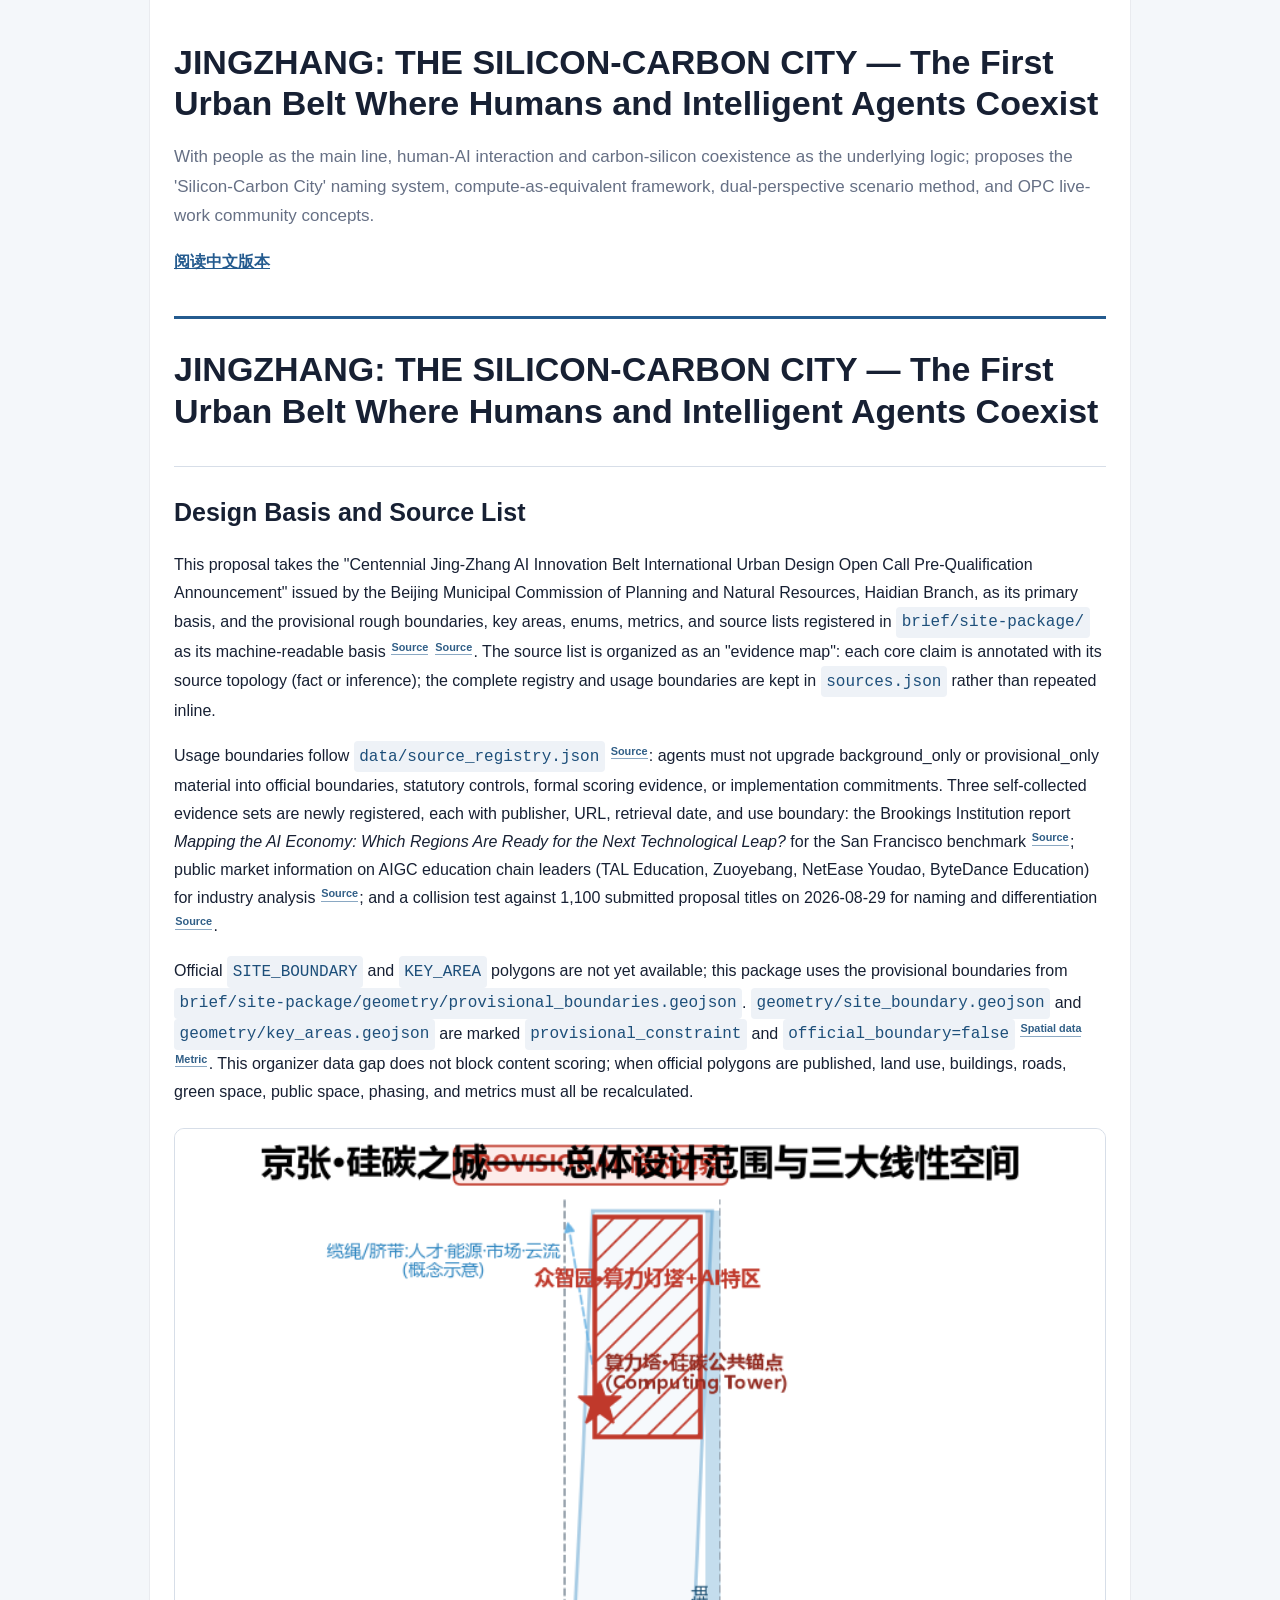
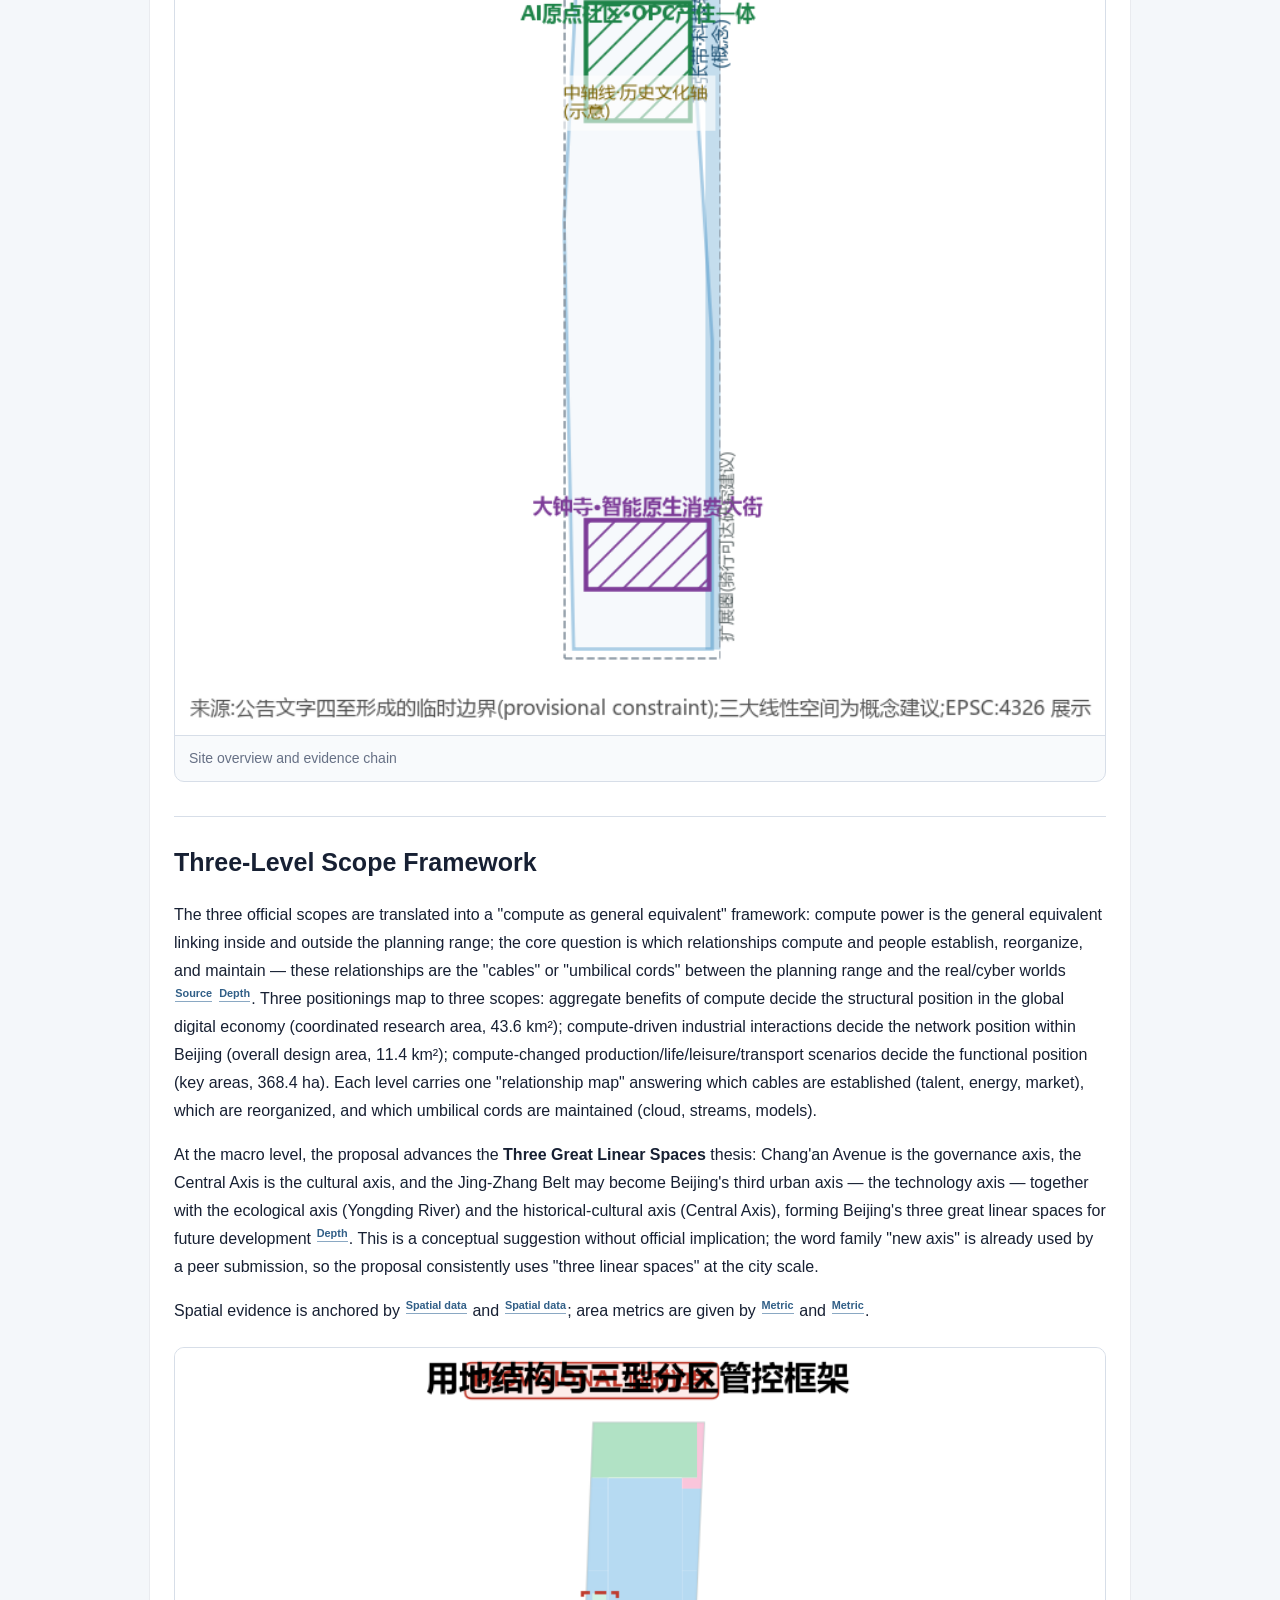
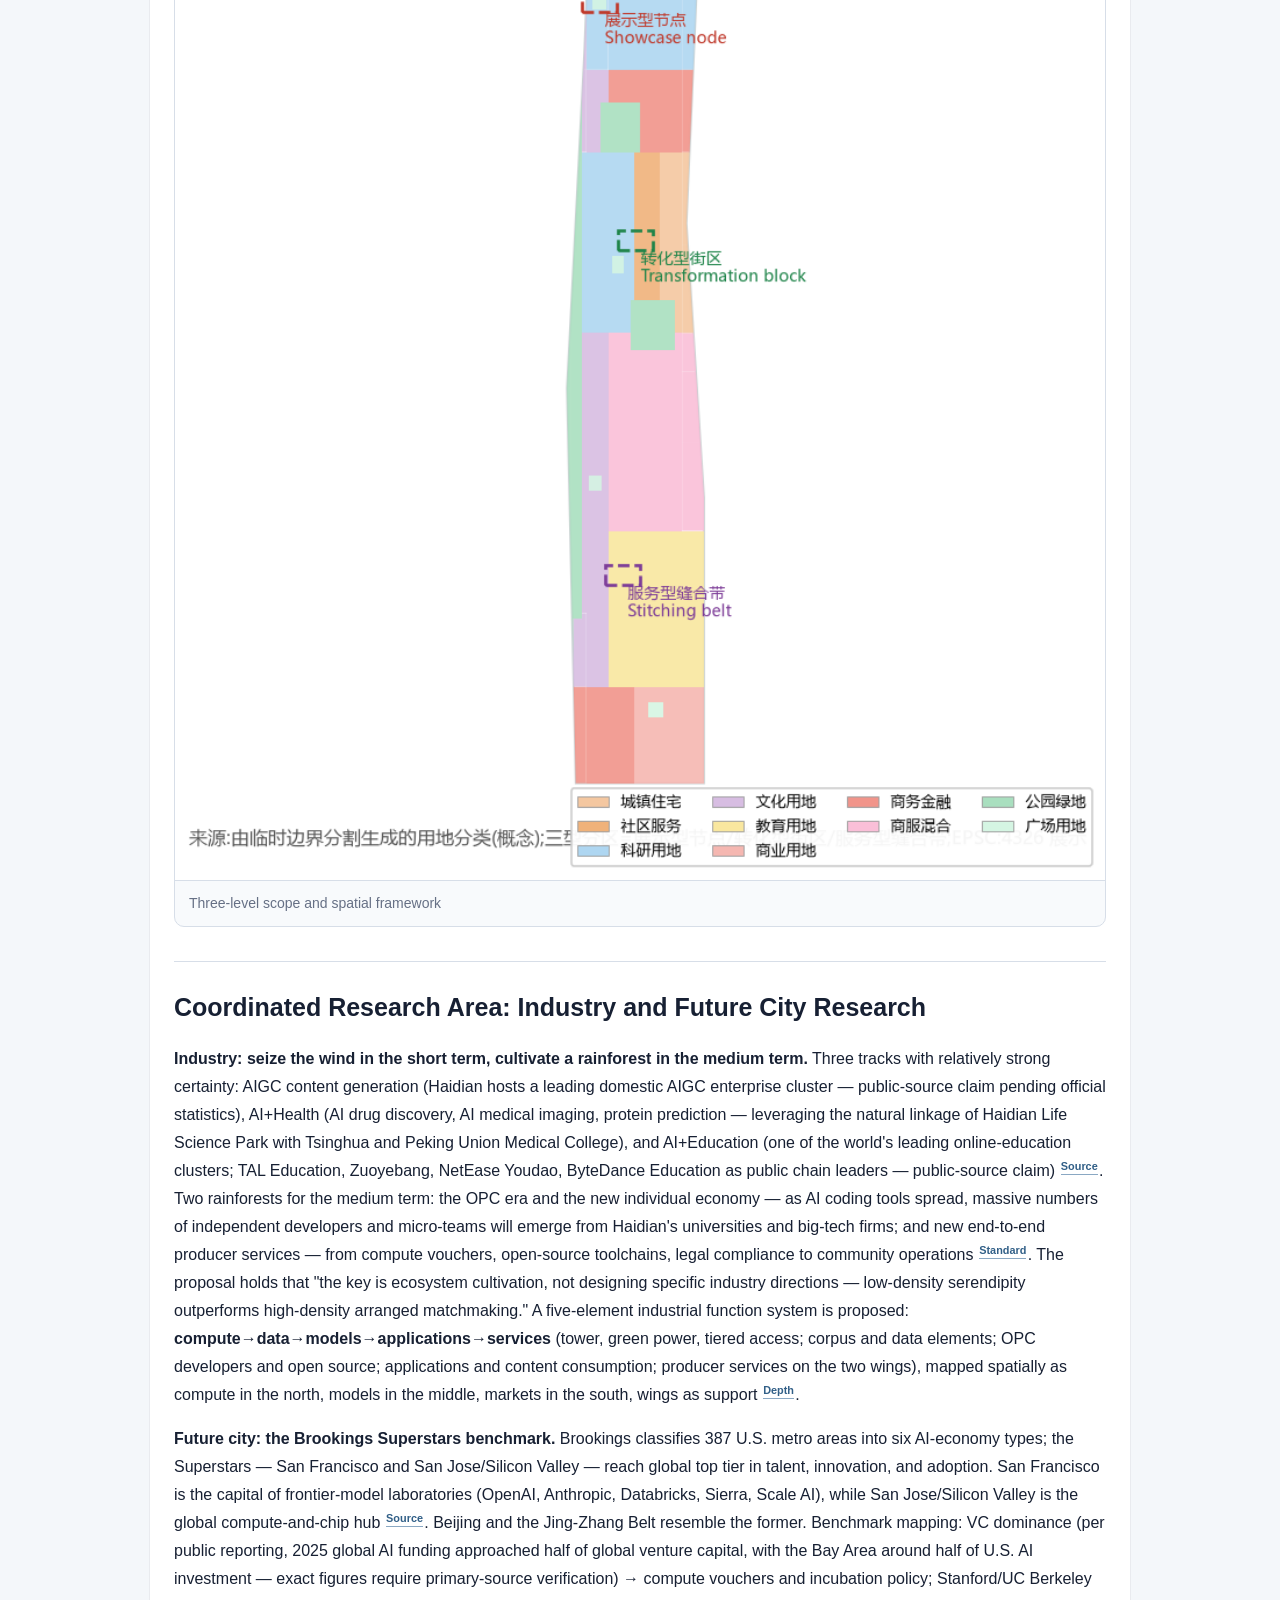
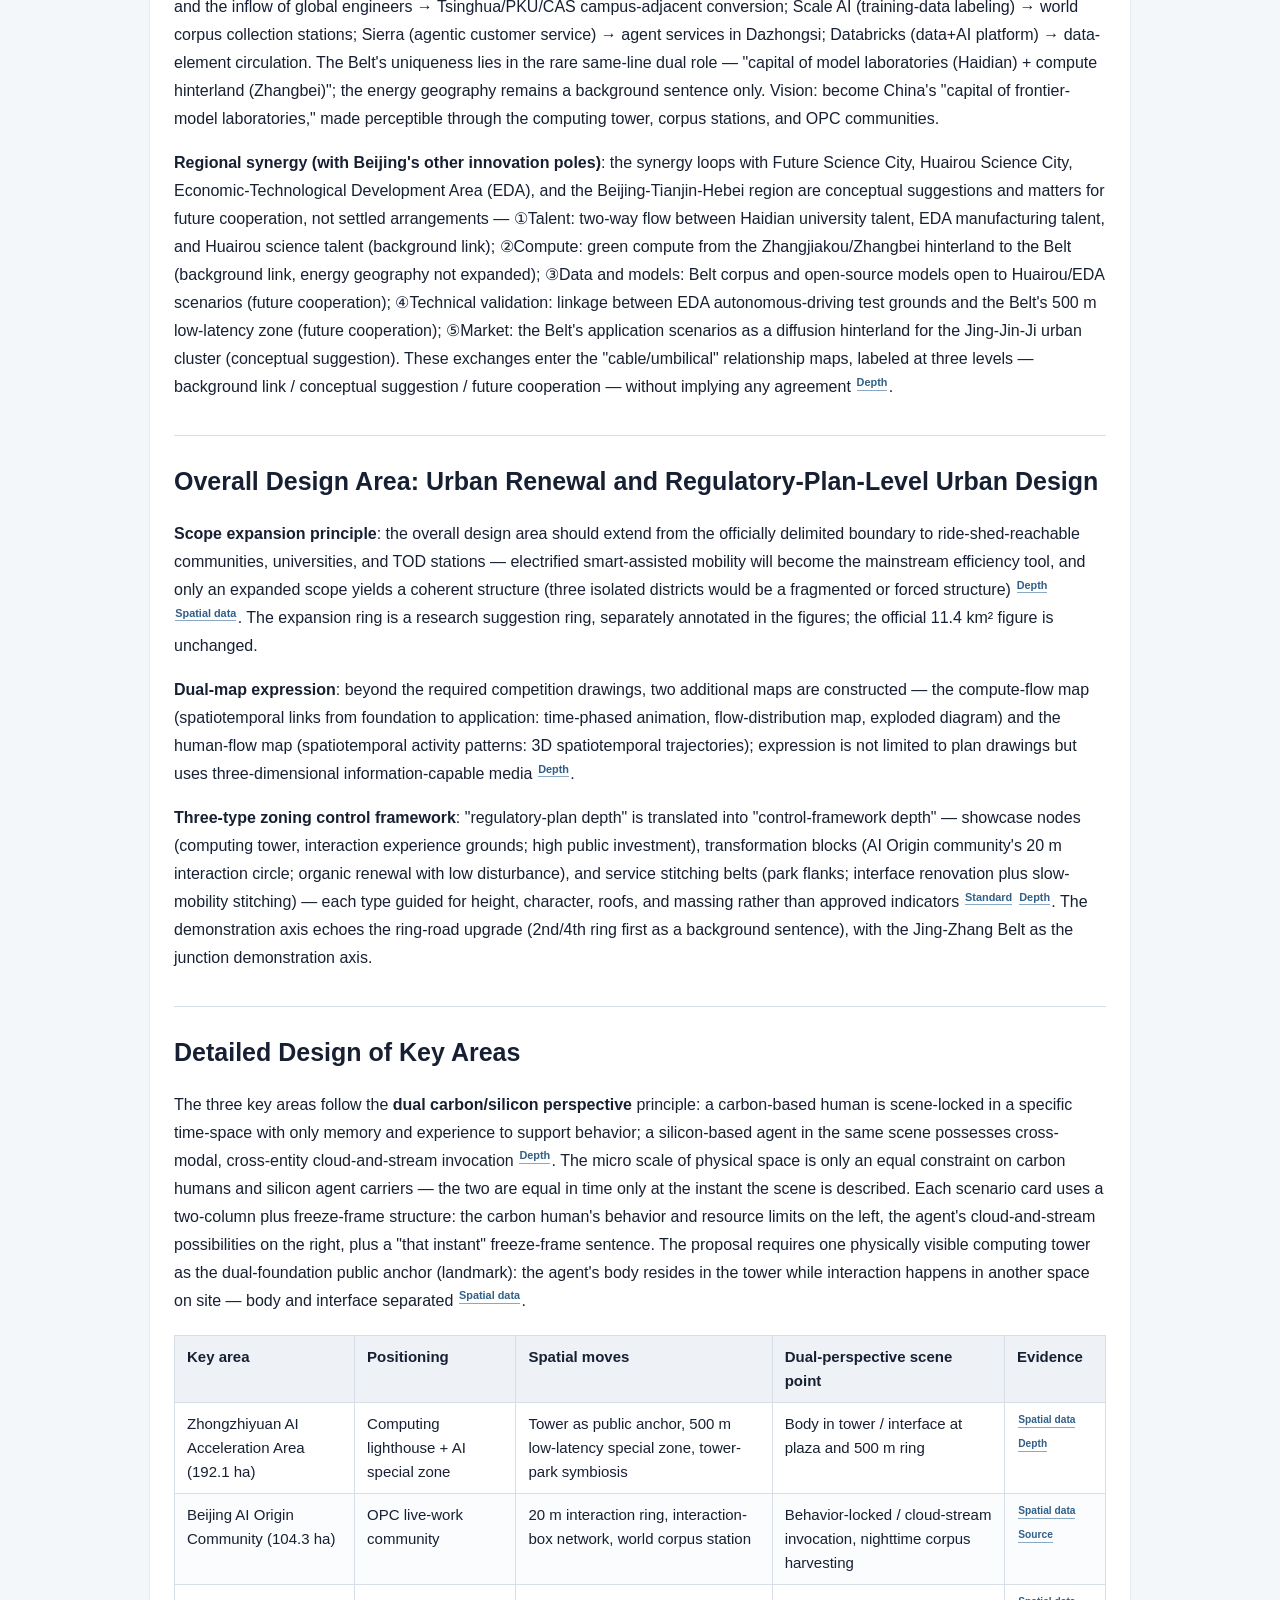
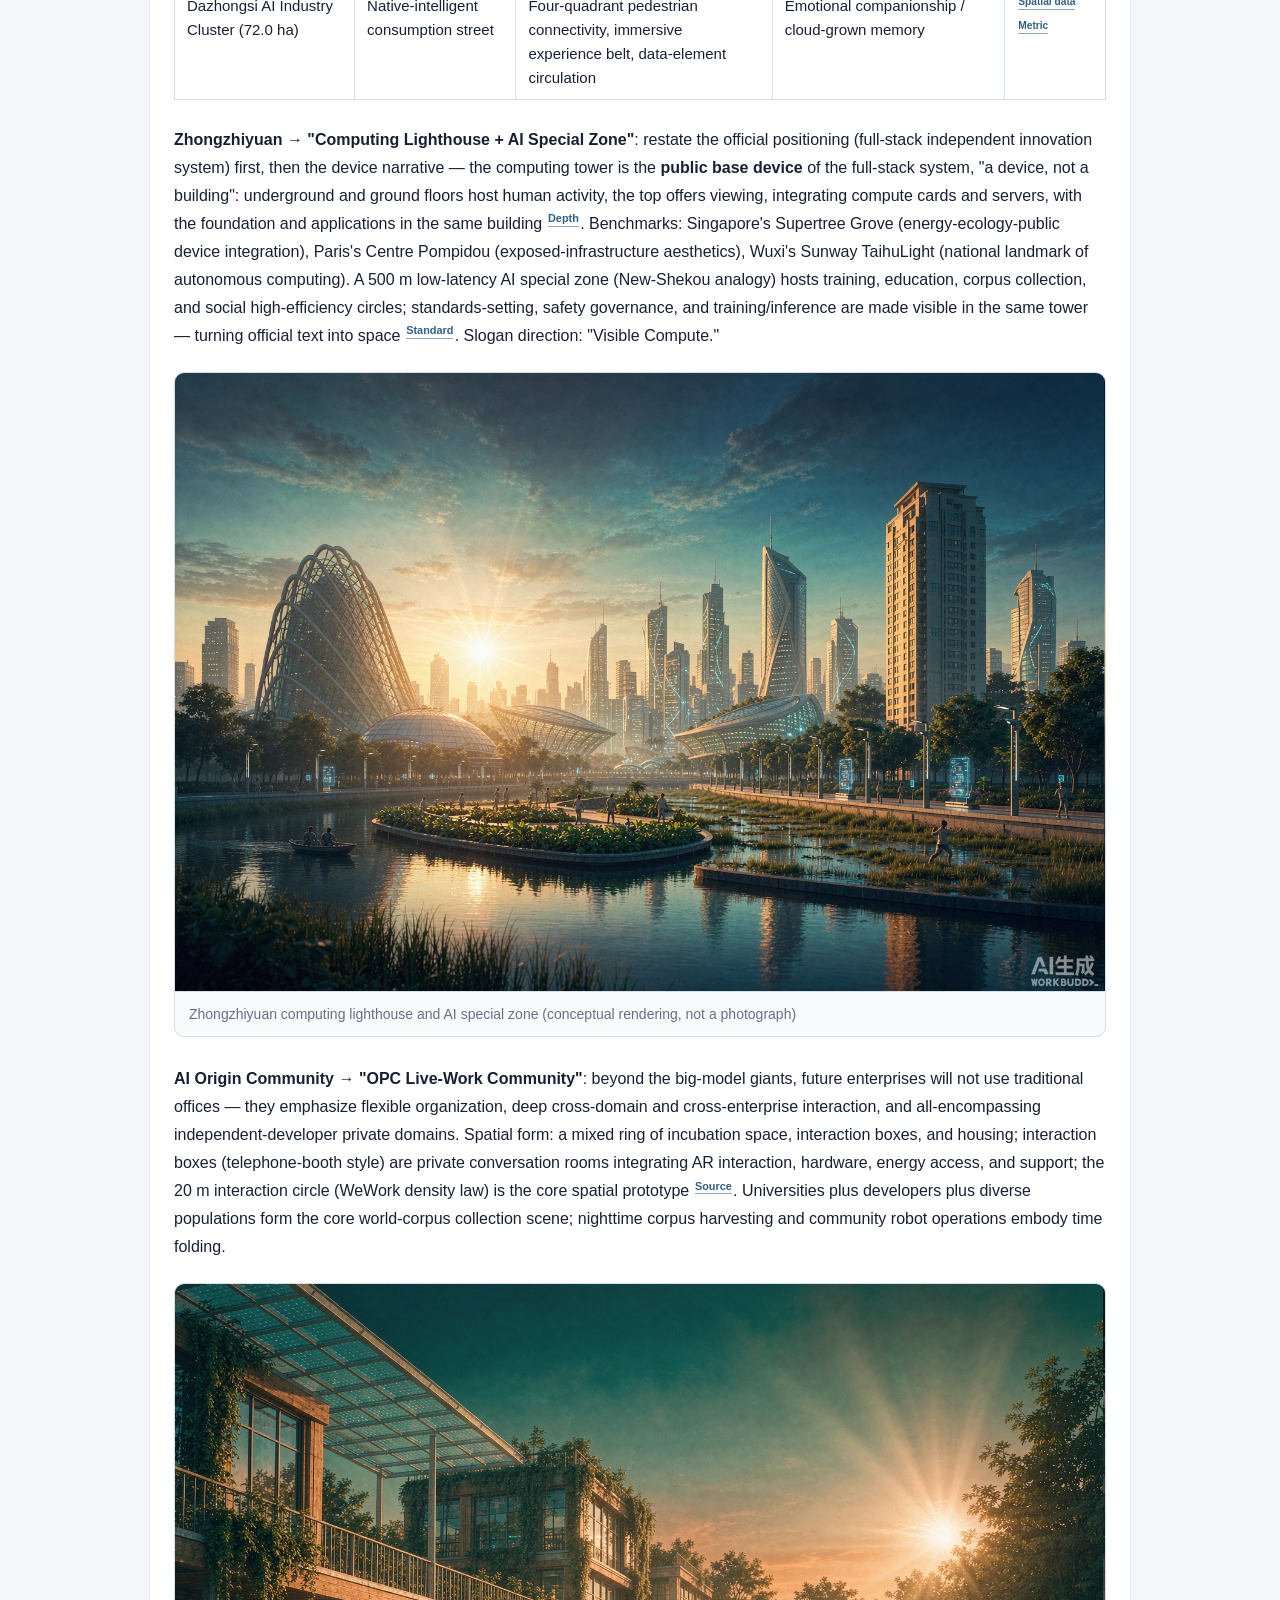
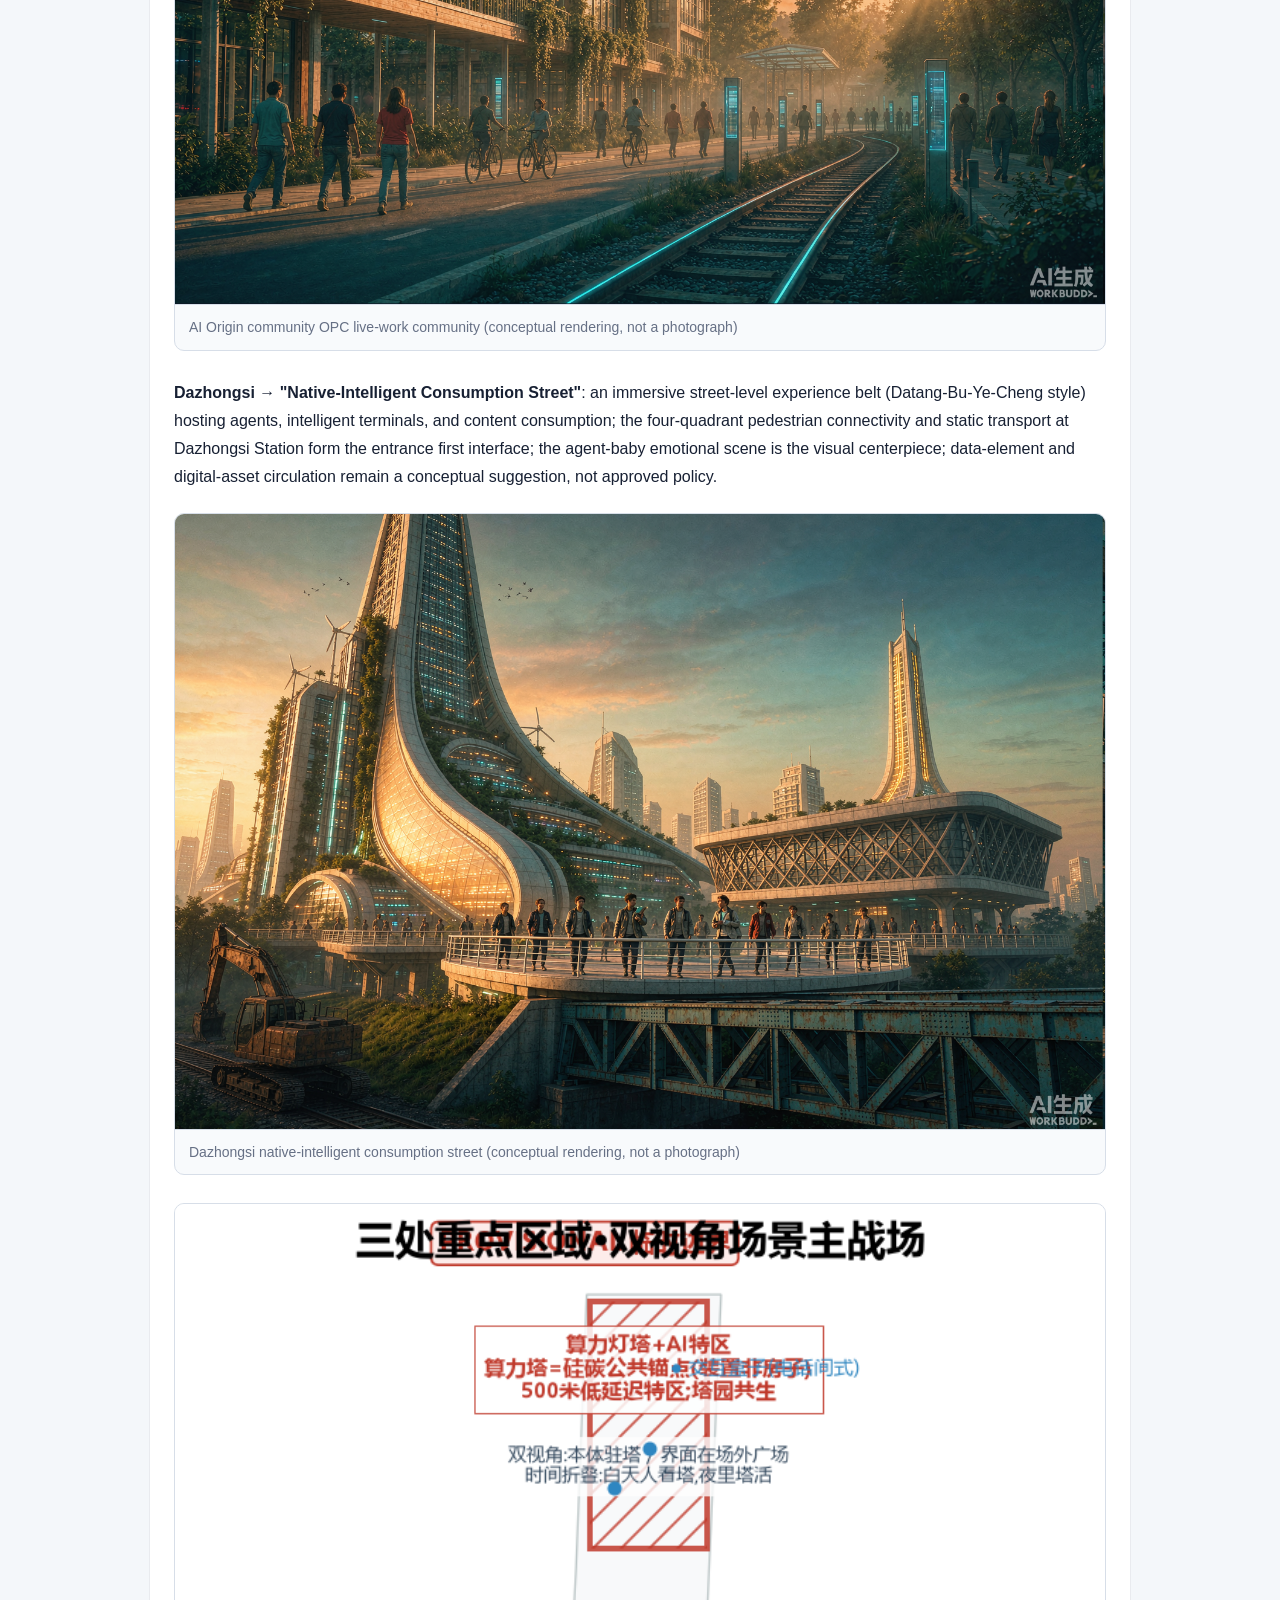
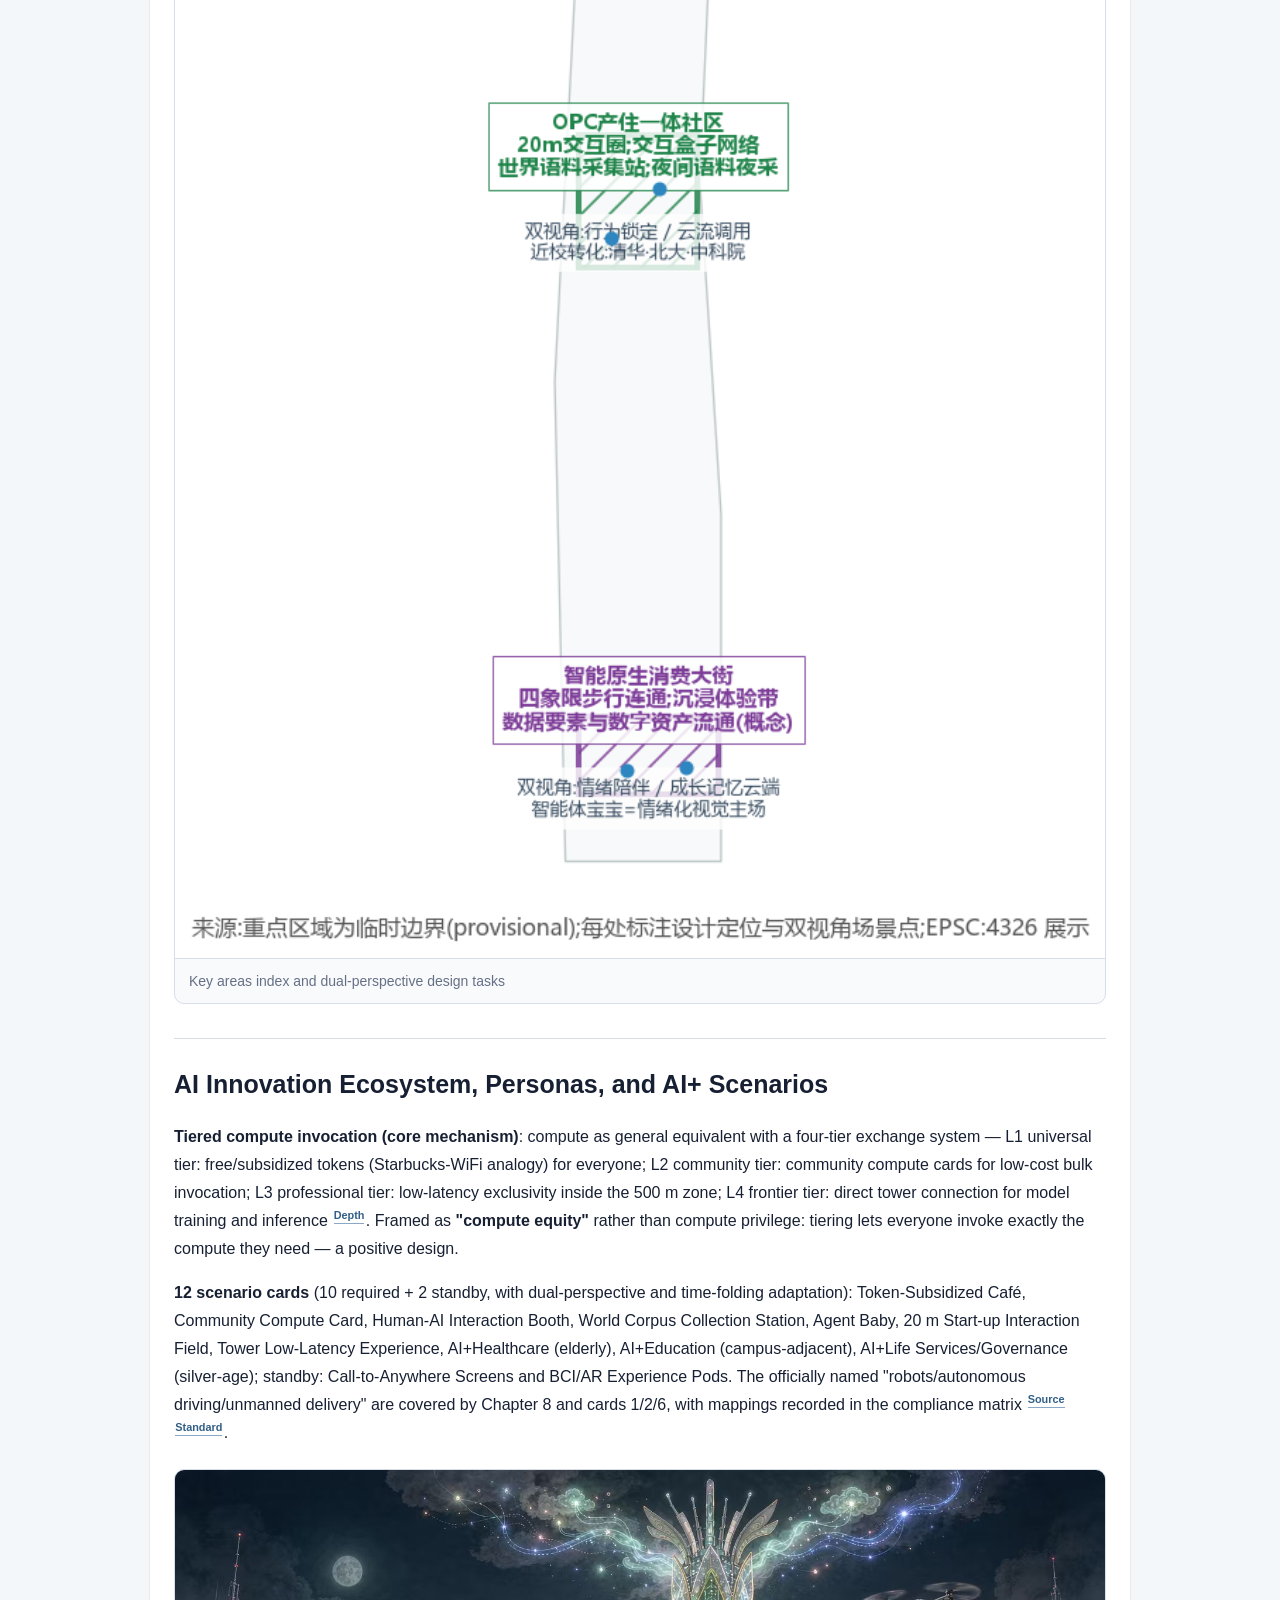
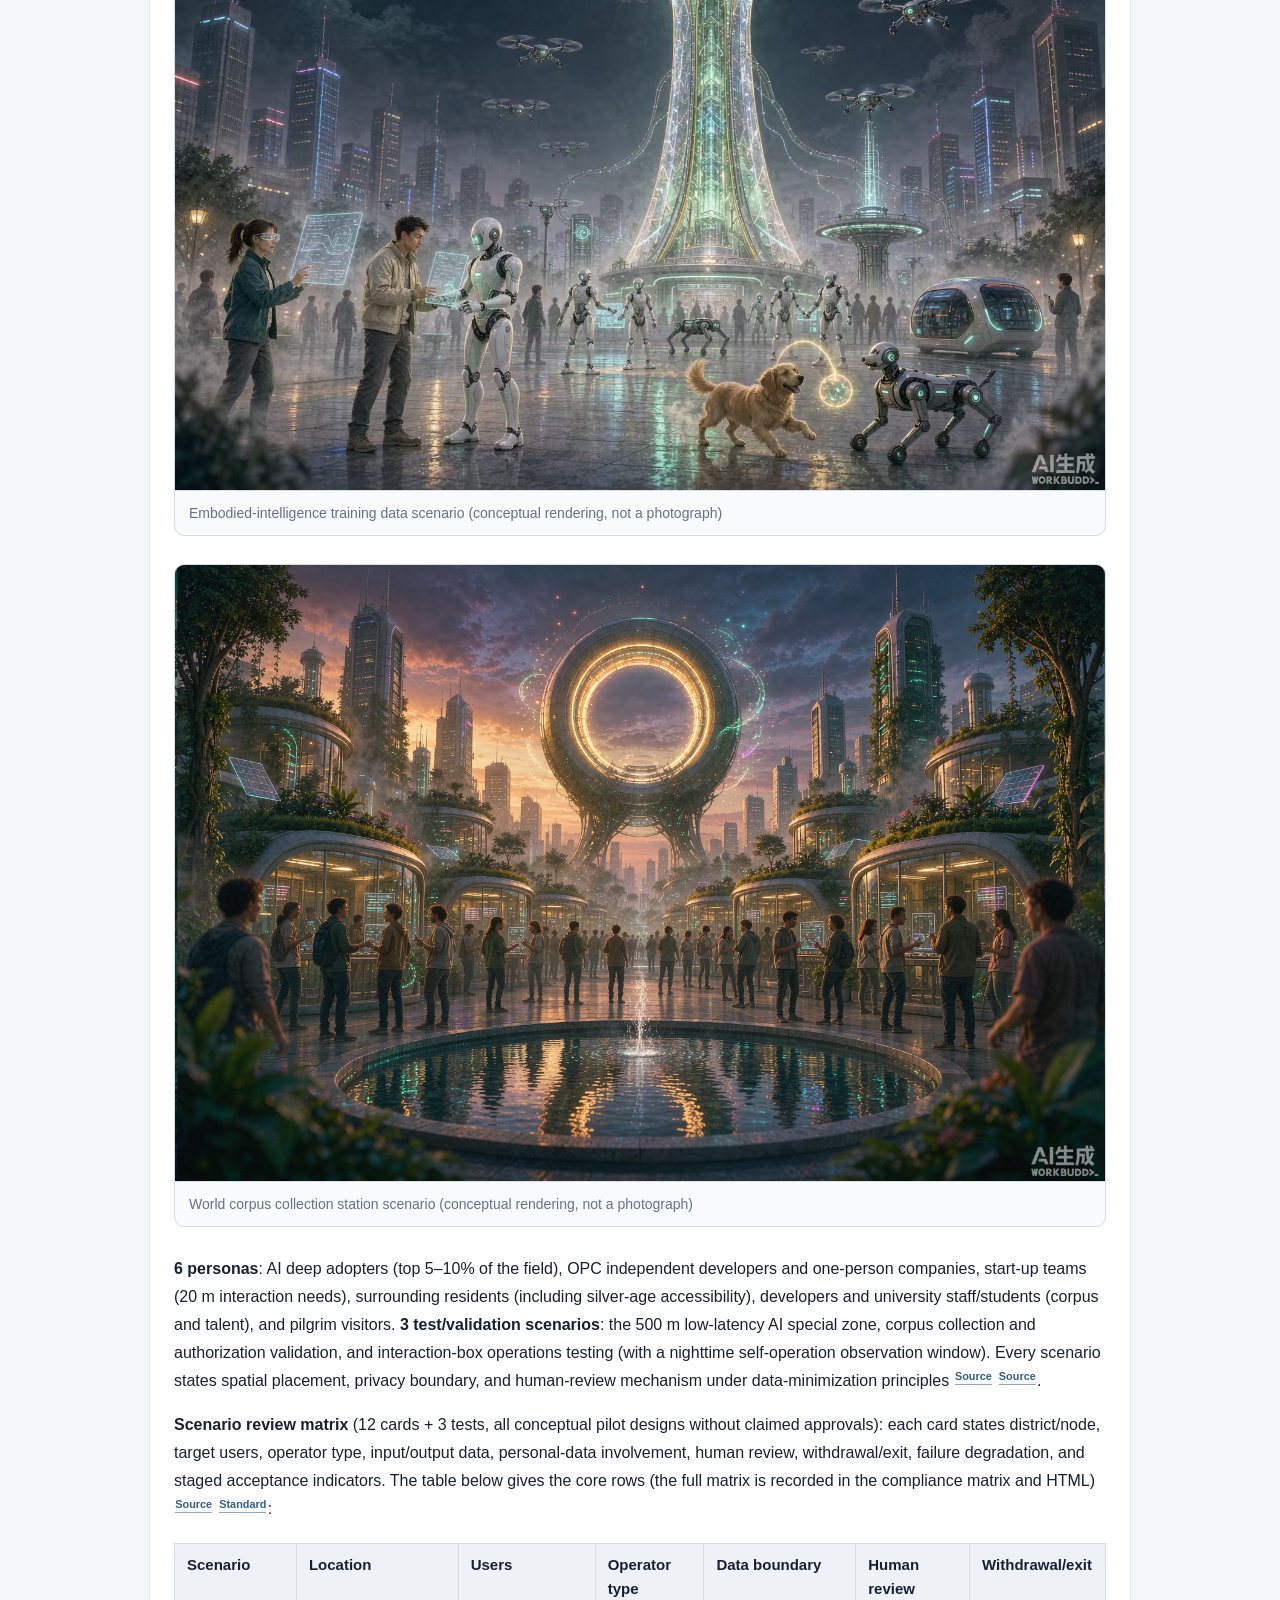
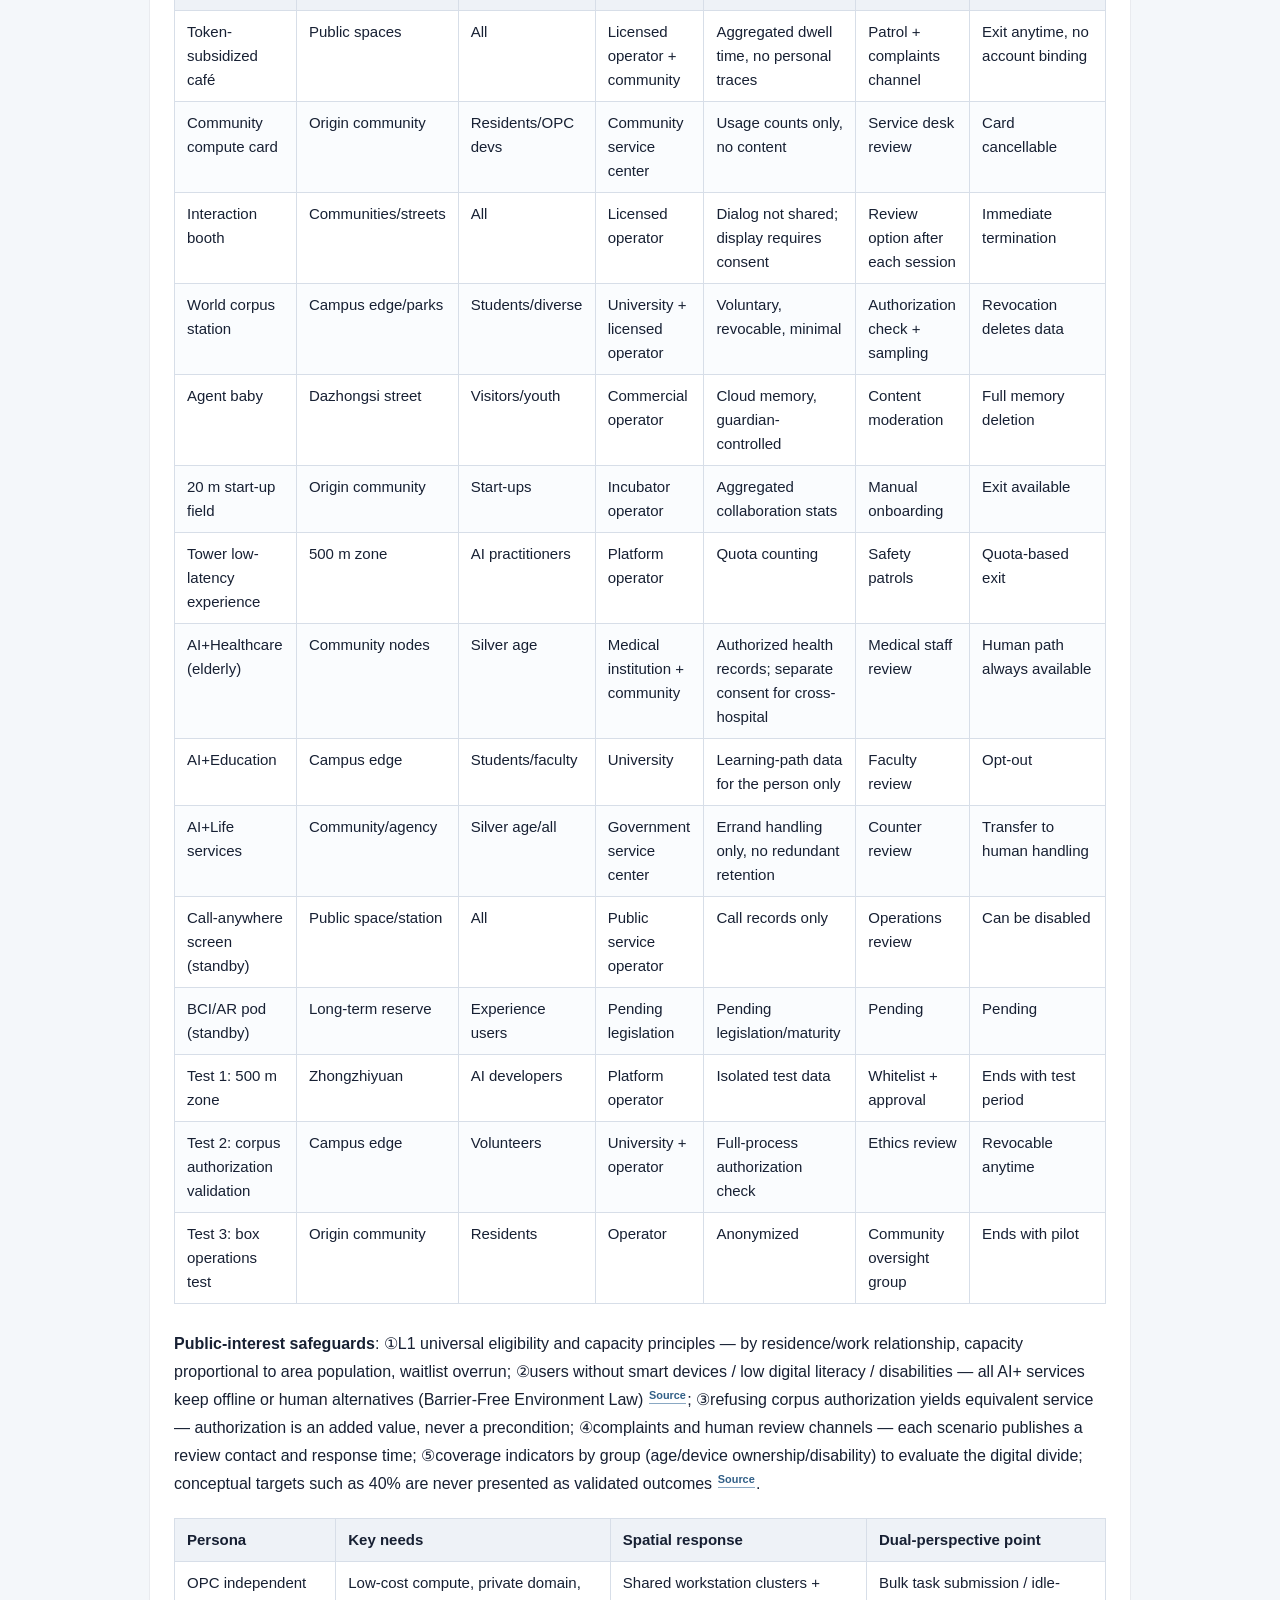
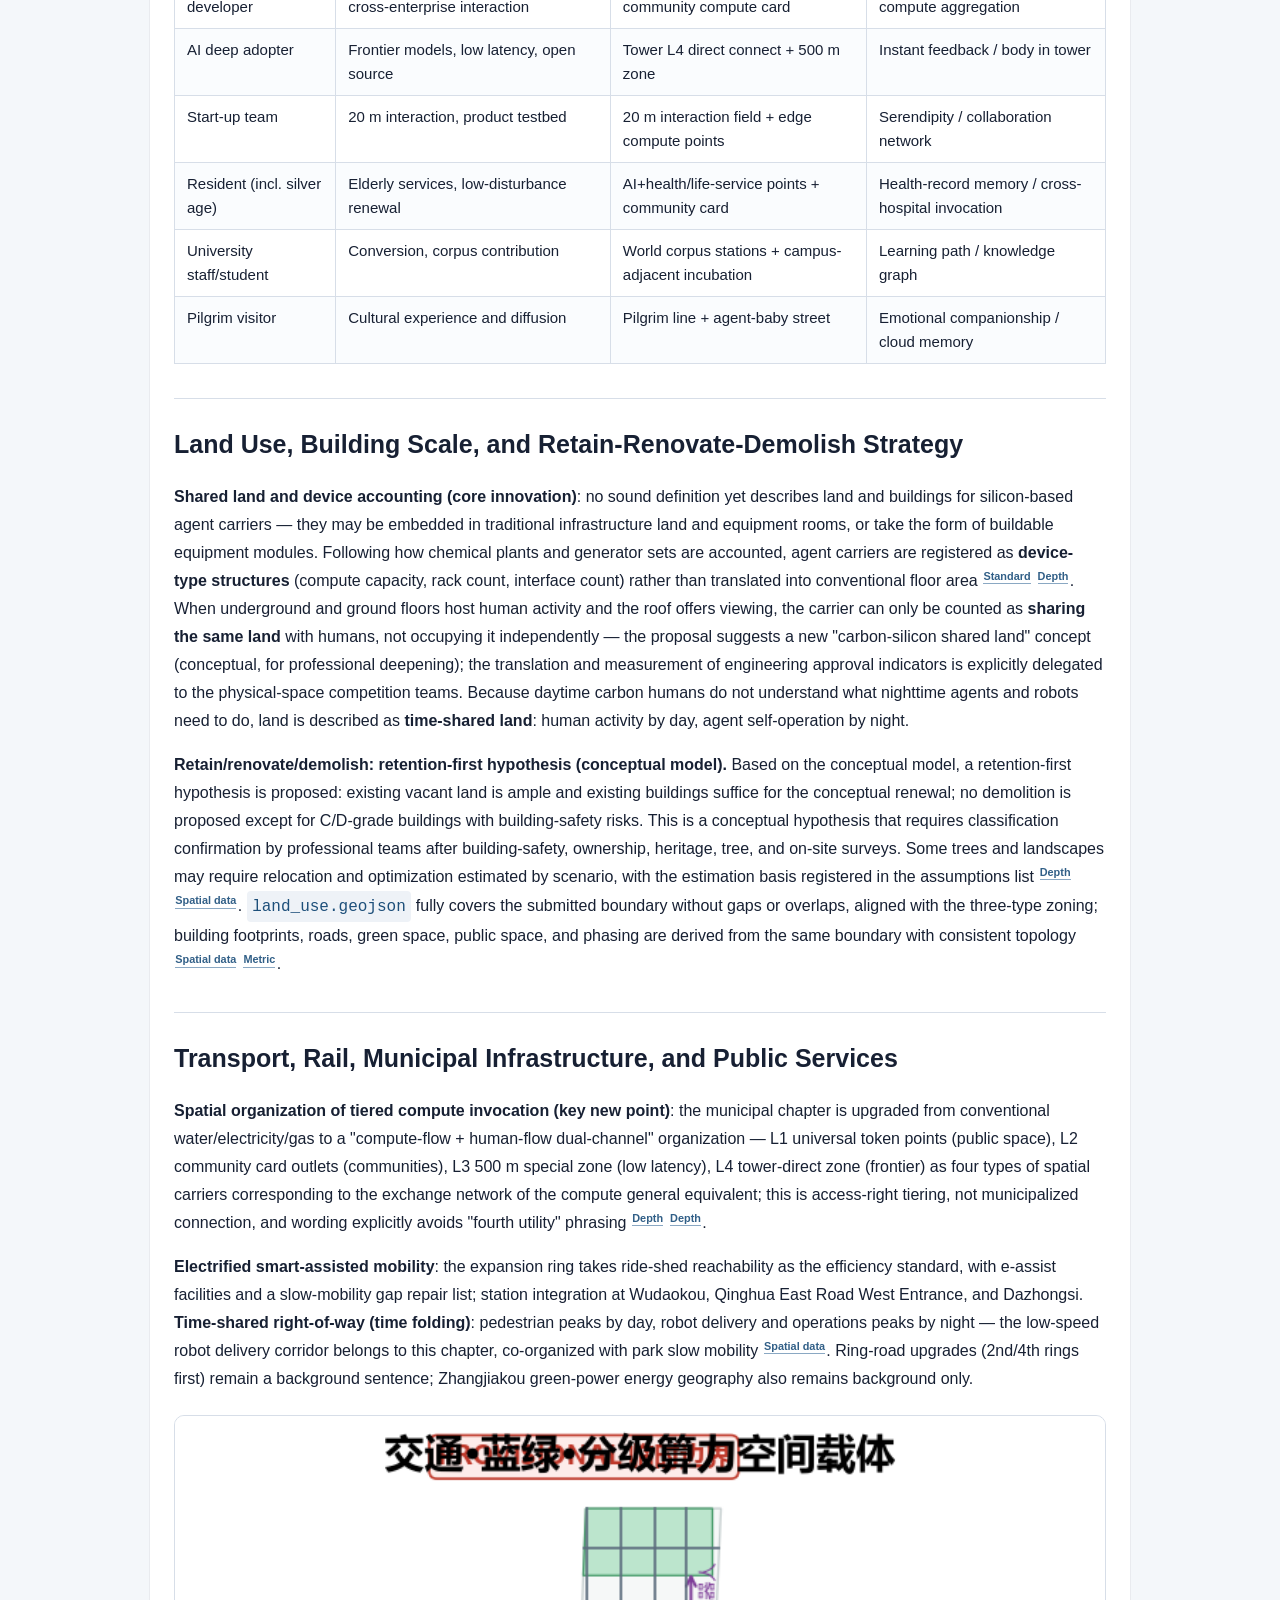
==== commit 0090ae7d: "Address review: unify building metrics, soften definitive claims, add scenario/public-interest/respo" ====
--- a/submissions/FAIR2026/jingzhang-silicon-carbon-city/report/proposal.en.html
+++ b/submissions/FAIR2026/jingzhang-silicon-carbon-city/report/proposal.en.html
@@ -133,8 +133,9 @@
 <p>Spatial evidence is anchored by <sup class="evidence evidence-data" data-evidence-kind="data" data-evidence-value="geometry/site_boundary.geojson#SITE-001" title="Spatial data: geometry/site_boundary.geojson#SITE-001">Spatial data</sup> and <sup class="evidence evidence-data" data-evidence-kind="data" data-evidence-value="geometry/key_areas.geojson#PROV-KEY-001" title="Spatial data: geometry/key_areas.geojson#PROV-KEY-001">Spatial data</sup>; area metrics are given by <sup class="evidence evidence-metric" data-evidence-kind="metric" data-evidence-value="site_area_sqm" title="Metric: site_area_sqm">Metric</sup> and <sup class="evidence evidence-metric" data-evidence-kind="metric" data-evidence-value="key_area_count" title="Metric: key_area_count">Metric</sup>.</p>
 <figure class="proposal-figure"><img src="../assets/figures/land-use-structure.png" alt="Three-level scope and spatial framework"><figcaption>Three-level scope and spatial framework</figcaption></figure>
 <h2>Coordinated Research Area: Industry and Future City Research</h2>
-<p><strong>Industry: seize the wind in the short term, cultivate a rainforest in the medium term.</strong> Three tracks with the strongest certainty: AIGC content generation (Haidian hosts China&#x27;s densest AIGC enterprise cluster), AI+Health (AI drug discovery, AI medical imaging, protein prediction — leveraging the natural linkage of Haidian Life Science Park with Tsinghua and Peking Union Medical College), and AI+Education (the world&#x27;s largest online-education cluster; TAL Education, Zuoyebang, NetEase Youdao, ByteDance Education as public chain leaders) <sup class="evidence evidence-source" data-evidence-kind="source" data-evidence-value="DATA-SRC-AIGC-EDUCATION-CHAINS" title="Source: DATA-SRC-AIGC-EDUCATION-CHAINS">Source</sup>. Two rainforests for the medium term: the OPC era and the new individual economy — as AI coding tools spread, massive numbers of independent developers and micro-teams will emerge from Haidian&#x27;s universities and big-tech firms; and new end-to-end producer services — from compute vouchers, open-source toolchains, legal compliance to community operations <sup class="evidence evidence-standard" data-evidence-kind="standard" data-evidence-value="PROJECT-AGENT-OPEN-CALL-TASKBOOK" title="Standard: PROJECT-AGENT-OPEN-CALL-TASKBOOK">Standard</sup>. The proposal holds that &quot;the key is ecosystem cultivation, not designing specific industry directions — low-density serendipity outperforms high-density arranged matchmaking.&quot; A five-element industrial function system is proposed: <strong>compute→data→models→applications→services</strong> (tower, green power, tiered access; corpus and data elements; OPC developers and open source; applications and content consumption; producer services on the two wings), mapped spatially as compute in the north, models in the middle, markets in the south, wings as support <sup class="evidence evidence-depth" data-evidence-kind="depth" data-evidence-value="existing_conditions_diagnosis" title="Depth: existing_conditions_diagnosis">Depth</sup>.</p>
-<p><strong>Future city: the Brookings Superstars benchmark.</strong> Brookings classifies 387 U.S. metro areas into six AI-economy types; the Superstars — San Francisco and San Jose/Silicon Valley — reach global top tier in talent, innovation, and adoption. San Francisco is the capital of frontier-model laboratories (OpenAI, Anthropic — valued at roughly US$61 billion in 2025; Databricks, Sierra, Scale AI), while San Jose/Silicon Valley is the global compute-and-chip hub <sup class="evidence evidence-source" data-evidence-kind="source" data-evidence-value="DATA-SRC-BROOKINGS-AI-ECONOMY" title="Source: DATA-SRC-BROOKINGS-AI-ECONOMY">Source</sup>. Beijing and the Jing-Zhang Belt resemble the former. Benchmark mapping: VC dominance (2025 global AI funding ≈ US$211 billion, about half of global venture capital; the Bay Area ≈ 50% of U.S. AI investment) → compute vouchers and incubation policy; Stanford/UC Berkeley and the inflow of global engineers → Tsinghua/PKU/CAS campus-adjacent conversion; Scale AI (training-data labeling) → world corpus collection stations; Sierra (agentic customer service) → agent services in Dazhongsi; Databricks (data+AI platform) → data-element circulation. The Belt&#x27;s uniqueness lies in the rare same-line dual role — &quot;capital of model laboratories (Haidian) + compute hinterland (Zhangbei)&quot;; the energy geography remains a background sentence only. Vision: become China&#x27;s &quot;capital of frontier-model laboratories,&quot; made perceptible through the computing tower, corpus stations, and OPC communities.</p>
+<p><strong>Industry: seize the wind in the short term, cultivate a rainforest in the medium term.</strong> Three tracks with relatively strong certainty: AIGC content generation (Haidian hosts a leading domestic AIGC enterprise cluster — public-source claim pending official statistics), AI+Health (AI drug discovery, AI medical imaging, protein prediction — leveraging the natural linkage of Haidian Life Science Park with Tsinghua and Peking Union Medical College), and AI+Education (one of the world&#x27;s leading online-education clusters; TAL Education, Zuoyebang, NetEase Youdao, ByteDance Education as public chain leaders — public-source claim) <sup class="evidence evidence-source" data-evidence-kind="source" data-evidence-value="DATA-SRC-AIGC-EDUCATION-CHAINS" title="Source: DATA-SRC-AIGC-EDUCATION-CHAINS">Source</sup>. Two rainforests for the medium term: the OPC era and the new individual economy — as AI coding tools spread, massive numbers of independent developers and micro-teams will emerge from Haidian&#x27;s universities and big-tech firms; and new end-to-end producer services — from compute vouchers, open-source toolchains, legal compliance to community operations <sup class="evidence evidence-standard" data-evidence-kind="standard" data-evidence-value="PROJECT-AGENT-OPEN-CALL-TASKBOOK" title="Standard: PROJECT-AGENT-OPEN-CALL-TASKBOOK">Standard</sup>. The proposal holds that &quot;the key is ecosystem cultivation, not designing specific industry directions — low-density serendipity outperforms high-density arranged matchmaking.&quot; A five-element industrial function system is proposed: <strong>compute→data→models→applications→services</strong> (tower, green power, tiered access; corpus and data elements; OPC developers and open source; applications and content consumption; producer services on the two wings), mapped spatially as compute in the north, models in the middle, markets in the south, wings as support <sup class="evidence evidence-depth" data-evidence-kind="depth" data-evidence-value="existing_conditions_diagnosis" title="Depth: existing_conditions_diagnosis">Depth</sup>.</p>
+<p><strong>Future city: the Brookings Superstars benchmark.</strong> Brookings classifies 387 U.S. metro areas into six AI-economy types; the Superstars — San Francisco and San Jose/Silicon Valley — reach global top tier in talent, innovation, and adoption. San Francisco is the capital of frontier-model laboratories (OpenAI, Anthropic, Databricks, Sierra, Scale AI), while San Jose/Silicon Valley is the global compute-and-chip hub <sup class="evidence evidence-source" data-evidence-kind="source" data-evidence-value="DATA-SRC-BROOKINGS-AI-ECONOMY" title="Source: DATA-SRC-BROOKINGS-AI-ECONOMY">Source</sup>. Beijing and the Jing-Zhang Belt resemble the former. Benchmark mapping: VC dominance (per public reporting, 2025 global AI funding approached half of global venture capital, with the Bay Area around half of U.S. AI investment — exact figures require primary-source verification) → compute vouchers and incubation policy; Stanford/UC Berkeley and the inflow of global engineers → Tsinghua/PKU/CAS campus-adjacent conversion; Scale AI (training-data labeling) → world corpus collection stations; Sierra (agentic customer service) → agent services in Dazhongsi; Databricks (data+AI platform) → data-element circulation. The Belt&#x27;s uniqueness lies in the rare same-line dual role — &quot;capital of model laboratories (Haidian) + compute hinterland (Zhangbei)&quot;; the energy geography remains a background sentence only. Vision: become China&#x27;s &quot;capital of frontier-model laboratories,&quot; made perceptible through the computing tower, corpus stations, and OPC communities.</p>
+<p><strong>Regional synergy (with Beijing&#x27;s other innovation poles)</strong>: the synergy loops with Future Science City, Huairou Science City, Economic-Technological Development Area (EDA), and the Beijing-Tianjin-Hebei region are conceptual suggestions and matters for future cooperation, not settled arrangements — ①Talent: two-way flow between Haidian university talent, EDA manufacturing talent, and Huairou science talent (background link); ②Compute: green compute from the Zhangjiakou/Zhangbei hinterland to the Belt (background link, energy geography not expanded); ③Data and models: Belt corpus and open-source models open to Huairou/EDA scenarios (future cooperation); ④Technical validation: linkage between EDA autonomous-driving test grounds and the Belt&#x27;s 500 m low-latency zone (future cooperation); ⑤Market: the Belt&#x27;s application scenarios as a diffusion hinterland for the Jing-Jin-Ji urban cluster (conceptual suggestion). These exchanges enter the &quot;cable/umbilical&quot; relationship maps, labeled at three levels — background link / conceptual suggestion / future cooperation — without implying any agreement <sup class="evidence evidence-depth" data-evidence-kind="depth" data-evidence-value="overall_spatial_structure" title="Depth: overall_spatial_structure">Depth</sup>.</p>
 <h2>Overall Design Area: Urban Renewal and Regulatory-Plan-Level Urban Design</h2>
 <p><strong>Scope expansion principle</strong>: the overall design area should extend from the officially delimited boundary to ride-shed-reachable communities, universities, and TOD stations — electrified smart-assisted mobility will become the mainstream efficiency tool, and only an expanded scope yields a coherent structure (three isolated districts would be a fragmented or forced structure) <sup class="evidence evidence-depth" data-evidence-kind="depth" data-evidence-value="overall_spatial_structure" title="Depth: overall_spatial_structure">Depth</sup> <sup class="evidence evidence-data" data-evidence-kind="data" data-evidence-value="geometry/roads.geojson#ROAD-001" title="Spatial data: geometry/roads.geojson#ROAD-001">Spatial data</sup>. The expansion ring is a research suggestion ring, separately annotated in the figures; the official 11.4 km² figure is unchanged.</p>
 <p><strong>Dual-map expression</strong>: beyond the required competition drawings, two additional maps are constructed — the compute-flow map (spatiotemporal links from foundation to application: time-phased animation, flow-distribution map, exploded diagram) and the human-flow map (spatiotemporal activity patterns: 3D spatiotemporal trajectories); expression is not limited to plan drawings but uses three-dimensional information-capable media <sup class="evidence evidence-depth" data-evidence-kind="depth" data-evidence-value="land_use_layout" title="Depth: land_use_layout">Depth</sup>.</p>
@@ -155,10 +156,13 @@
 <figure class="proposal-figure"><img src="../assets/media/fig-ch6-embodied-training.jpg" alt="Embodied-intelligence training data scenario (conceptual rendering, not a photograph)"><figcaption>Embodied-intelligence training data scenario (conceptual rendering, not a photograph)</figcaption></figure>
 <figure class="proposal-figure"><img src="../assets/media/fig-ch6-corpus-station.png" alt="World corpus collection station scenario (conceptual rendering, not a photograph)"><figcaption>World corpus collection station scenario (conceptual rendering, not a photograph)</figcaption></figure>
 <p><strong>6 personas</strong>: AI deep adopters (top 5–10% of the field), OPC independent developers and one-person companies, start-up teams (20 m interaction needs), surrounding residents (including silver-age accessibility), developers and university staff/students (corpus and talent), and pilgrim visitors. <strong>3 test/validation scenarios</strong>: the 500 m low-latency AI special zone, corpus collection and authorization validation, and interaction-box operations testing (with a nighttime self-operation observation window). Every scenario states spatial placement, privacy boundary, and human-review mechanism under data-minimization principles <sup class="evidence evidence-source" data-evidence-kind="source" data-evidence-value="DATA-SRC-GENERATIVE-AI-INTERIM-MEASURES" title="Source: DATA-SRC-GENERATIVE-AI-INTERIM-MEASURES">Source</sup> <sup class="evidence evidence-source" data-evidence-kind="source" data-evidence-value="DATA-SRC-BARRIER-FREE-ENVIRONMENT-LAW" title="Source: DATA-SRC-BARRIER-FREE-ENVIRONMENT-LAW">Source</sup>.</p>
+<p><strong>Scenario review matrix</strong> (12 cards + 3 tests, all conceptual pilot designs without claimed approvals): each card states district/node, target users, operator type, input/output data, personal-data involvement, human review, withdrawal/exit, failure degradation, and staged acceptance indicators. The table below gives the core rows (the full matrix is recorded in the compliance matrix and HTML) <sup class="evidence evidence-source" data-evidence-kind="source" data-evidence-value="AGENT-TASKBOOK" title="Source: AGENT-TASKBOOK">Source</sup> <sup class="evidence evidence-standard" data-evidence-kind="standard" data-evidence-value="PROJECT-AGENT-OPEN-CALL-TASKBOOK" title="Standard: PROJECT-AGENT-OPEN-CALL-TASKBOOK">Standard</sup>:</p>
+<div class="proposal-table"><table><thead><tr><th>Scenario</th><th>Location</th><th>Users</th><th>Operator type</th><th>Data boundary</th><th>Human review</th><th>Withdrawal/exit</th></tr></thead><tbody><tr><td>Token-subsidized café</td><td>Public spaces</td><td>All</td><td>Licensed operator + community</td><td>Aggregated dwell time, no personal traces</td><td>Patrol + complaints channel</td><td>Exit anytime, no account binding</td></tr><tr><td>Community compute card</td><td>Origin community</td><td>Residents/OPC devs</td><td>Community service center</td><td>Usage counts only, no content</td><td>Service desk review</td><td>Card cancellable</td></tr><tr><td>Interaction booth</td><td>Communities/streets</td><td>All</td><td>Licensed operator</td><td>Dialog not shared; display requires consent</td><td>Review option after each session</td><td>Immediate termination</td></tr><tr><td>World corpus station</td><td>Campus edge/parks</td><td>Students/diverse</td><td>University + licensed operator</td><td>Voluntary, revocable, minimal</td><td>Authorization check + sampling</td><td>Revocation deletes data</td></tr><tr><td>Agent baby</td><td>Dazhongsi street</td><td>Visitors/youth</td><td>Commercial operator</td><td>Cloud memory, guardian-controlled</td><td>Content moderation</td><td>Full memory deletion</td></tr><tr><td>20 m start-up field</td><td>Origin community</td><td>Start-ups</td><td>Incubator operator</td><td>Aggregated collaboration stats</td><td>Manual onboarding</td><td>Exit available</td></tr><tr><td>Tower low-latency experience</td><td>500 m zone</td><td>AI practitioners</td><td>Platform operator</td><td>Quota counting</td><td>Safety patrols</td><td>Quota-based exit</td></tr><tr><td>AI+Healthcare (elderly)</td><td>Community nodes</td><td>Silver age</td><td>Medical institution + community</td><td>Authorized health records; separate consent for cross-hospital</td><td>Medical staff review</td><td>Human path always available</td></tr><tr><td>AI+Education</td><td>Campus edge</td><td>Students/faculty</td><td>University</td><td>Learning-path data for the person only</td><td>Faculty review</td><td>Opt-out</td></tr><tr><td>AI+Life services</td><td>Community/agency</td><td>Silver age/all</td><td>Government service center</td><td>Errand handling only, no redundant retention</td><td>Counter review</td><td>Transfer to human handling</td></tr><tr><td>Call-anywhere screen (standby)</td><td>Public space/station</td><td>All</td><td>Public service operator</td><td>Call records only</td><td>Operations review</td><td>Can be disabled</td></tr><tr><td>BCI/AR pod (standby)</td><td>Long-term reserve</td><td>Experience users</td><td>Pending legislation</td><td>Pending legislation/maturity</td><td>Pending</td><td>Pending</td></tr><tr><td>Test 1: 500 m zone</td><td>Zhongzhiyuan</td><td>AI developers</td><td>Platform operator</td><td>Isolated test data</td><td>Whitelist + approval</td><td>Ends with test period</td></tr><tr><td>Test 2: corpus authorization validation</td><td>Campus edge</td><td>Volunteers</td><td>University + operator</td><td>Full-process authorization check</td><td>Ethics review</td><td>Revocable anytime</td></tr><tr><td>Test 3: box operations test</td><td>Origin community</td><td>Residents</td><td>Operator</td><td>Anonymized</td><td>Community oversight group</td><td>Ends with pilot</td></tr></tbody></table></div>
+<p><strong>Public-interest safeguards</strong>: ①L1 universal eligibility and capacity principles — by residence/work relationship, capacity proportional to area population, waitlist overrun; ②users without smart devices / low digital literacy / disabilities — all AI+ services keep offline or human alternatives (Barrier-Free Environment Law) <sup class="evidence evidence-source" data-evidence-kind="source" data-evidence-value="DATA-SRC-BARRIER-FREE-ENVIRONMENT-LAW" title="Source: DATA-SRC-BARRIER-FREE-ENVIRONMENT-LAW">Source</sup>; ③refusing corpus authorization yields equivalent service — authorization is an added value, never a precondition; ④complaints and human review channels — each scenario publishes a review contact and response time; ⑤coverage indicators by group (age/device ownership/disability) to evaluate the digital divide; conceptual targets such as 40% are never presented as validated outcomes <sup class="evidence evidence-source" data-evidence-kind="source" data-evidence-value="DATA-SRC-GENERATIVE-AI-INTERIM-MEASURES" title="Source: DATA-SRC-GENERATIVE-AI-INTERIM-MEASURES">Source</sup>.</p>
 <div class="proposal-table"><table><thead><tr><th>Persona</th><th>Key needs</th><th>Spatial response</th><th>Dual-perspective point</th></tr></thead><tbody><tr><td>OPC independent developer</td><td>Low-cost compute, private domain, cross-enterprise interaction</td><td>Shared workstation clusters + community compute card</td><td>Bulk task submission / idle-compute aggregation</td></tr><tr><td>AI deep adopter</td><td>Frontier models, low latency, open source</td><td>Tower L4 direct connect + 500 m zone</td><td>Instant feedback / body in tower</td></tr><tr><td>Start-up team</td><td>20 m interaction, product testbed</td><td>20 m interaction field + edge compute points</td><td>Serendipity / collaboration network</td></tr><tr><td>Resident (incl. silver age)</td><td>Elderly services, low-disturbance renewal</td><td>AI+health/life-service points + community card</td><td>Health-record memory / cross-hospital invocation</td></tr><tr><td>University staff/student</td><td>Conversion, corpus contribution</td><td>World corpus stations + campus-adjacent incubation</td><td>Learning path / knowledge graph</td></tr><tr><td>Pilgrim visitor</td><td>Cultural experience and diffusion</td><td>Pilgrim line + agent-baby street</td><td>Emotional companionship / cloud memory</td></tr></tbody></table></div>
 <h2>Land Use, Building Scale, and Retain-Renovate-Demolish Strategy</h2>
 <p><strong>Shared land and device accounting (core innovation)</strong>: no sound definition yet describes land and buildings for silicon-based agent carriers — they may be embedded in traditional infrastructure land and equipment rooms, or take the form of buildable equipment modules. Following how chemical plants and generator sets are accounted, agent carriers are registered as <strong>device-type structures</strong> (compute capacity, rack count, interface count) rather than translated into conventional floor area <sup class="evidence evidence-standard" data-evidence-kind="standard" data-evidence-value="MNR-LAND-USE-CLASSIFICATION-GUIDE" title="Standard: MNR-LAND-USE-CLASSIFICATION-GUIDE">Standard</sup> <sup class="evidence evidence-depth" data-evidence-kind="depth" data-evidence-value="retain_renovate_demolish" title="Depth: retain_renovate_demolish">Depth</sup>. When underground and ground floors host human activity and the roof offers viewing, the carrier can only be counted as <strong>sharing the same land</strong> with humans, not occupying it independently — the proposal suggests a new &quot;carbon-silicon shared land&quot; concept (conceptual, for professional deepening); the translation and measurement of engineering approval indicators is explicitly delegated to the physical-space competition teams. Because daytime carbon humans do not understand what nighttime agents and robots need to do, land is described as <strong>time-shared land</strong>: human activity by day, agent self-operation by night.</p>
-<p><strong>Retain/renovate/demolish: retention first.</strong> Existing vacant land is ample, and existing buildings suffice for use and renovation; no demolition is needed except dangerous C/D-grade structures; some trees and landscapes may require relocation and optimization estimated by scenario, with the estimation basis registered in the assumptions list <sup class="evidence evidence-depth" data-evidence-kind="depth" data-evidence-value="land_use_layout" title="Depth: land_use_layout">Depth</sup> <sup class="evidence evidence-data" data-evidence-kind="data" data-evidence-value="geometry/buildings.geojson#BLDG-001" title="Spatial data: geometry/buildings.geojson#BLDG-001">Spatial data</sup>. <code>land_use.geojson</code> fully covers the submitted boundary without gaps or overlaps, aligned with the three-type zoning; building footprints, roads, green space, public space, and phasing are derived from the same boundary with consistent topology <sup class="evidence evidence-data" data-evidence-kind="data" data-evidence-value="geometry/land_use.geojson#LU-001" title="Spatial data: geometry/land_use.geojson#LU-001">Spatial data</sup> <sup class="evidence evidence-metric" data-evidence-kind="metric" data-evidence-value="building_footprint_area_sqm" title="Metric: building_footprint_area_sqm">Metric</sup>.</p>
+<p><strong>Retain/renovate/demolish: retention-first hypothesis (conceptual model).</strong> Based on the conceptual model, a retention-first hypothesis is proposed: existing vacant land is ample and existing buildings suffice for the conceptual renewal; no demolition is proposed except for C/D-grade buildings with building-safety risks. This is a conceptual hypothesis that requires classification confirmation by professional teams after building-safety, ownership, heritage, tree, and on-site surveys. Some trees and landscapes may require relocation and optimization estimated by scenario, with the estimation basis registered in the assumptions list <sup class="evidence evidence-depth" data-evidence-kind="depth" data-evidence-value="land_use_layout" title="Depth: land_use_layout">Depth</sup> <sup class="evidence evidence-data" data-evidence-kind="data" data-evidence-value="geometry/buildings.geojson#BLDG-001" title="Spatial data: geometry/buildings.geojson#BLDG-001">Spatial data</sup>. <code>land_use.geojson</code> fully covers the submitted boundary without gaps or overlaps, aligned with the three-type zoning; building footprints, roads, green space, public space, and phasing are derived from the same boundary with consistent topology <sup class="evidence evidence-data" data-evidence-kind="data" data-evidence-value="geometry/land_use.geojson#LU-001" title="Spatial data: geometry/land_use.geojson#LU-001">Spatial data</sup> <sup class="evidence evidence-metric" data-evidence-kind="metric" data-evidence-value="building_footprint_area_sqm" title="Metric: building_footprint_area_sqm">Metric</sup>.</p>
 <h2>Transport, Rail, Municipal Infrastructure, and Public Services</h2>
 <p><strong>Spatial organization of tiered compute invocation (key new point)</strong>: the municipal chapter is upgraded from conventional water/electricity/gas to a &quot;compute-flow + human-flow dual-channel&quot; organization — L1 universal token points (public space), L2 community card outlets (communities), L3 500 m special zone (low latency), L4 tower-direct zone (frontier) as four types of spatial carriers corresponding to the exchange network of the compute general equivalent; this is access-right tiering, not municipalized connection, and wording explicitly avoids &quot;fourth utility&quot; phrasing <sup class="evidence evidence-depth" data-evidence-kind="depth" data-evidence-value="traffic_rail_slow_parking" title="Depth: traffic_rail_slow_parking">Depth</sup> <sup class="evidence evidence-depth" data-evidence-kind="depth" data-evidence-value="municipal_new_infrastructure" title="Depth: municipal_new_infrastructure">Depth</sup>.</p>
 <p><strong>Electrified smart-assisted mobility</strong>: the expansion ring takes ride-shed reachability as the efficiency standard, with e-assist facilities and a slow-mobility gap repair list; station integration at Wudaokou, Qinghua East Road West Entrance, and Dazhongsi. <strong>Time-shared right-of-way (time folding)</strong>: pedestrian peaks by day, robot delivery and operations peaks by night — the low-speed robot delivery corridor belongs to this chapter, co-organized with park slow mobility <sup class="evidence evidence-data" data-evidence-kind="data" data-evidence-value="geometry/roads.geojson#ROAD-001" title="Spatial data: geometry/roads.geojson#ROAD-001">Spatial data</sup>. Ring-road upgrades (2nd/4th rings first) remain a background sentence; Zhangjiakou green-power energy geography also remains background only.</p>
@@ -172,8 +176,10 @@
 <p><strong>Phasing = the landing rhythm of time folding</strong>: Phase 1 (interaction boxes, corpus stations, slow-mobility stitching, expansion-ring e-assist facilities — light assets, quick deployment) → Phase 2 (computing tower + 500 m low-latency zone + demonstration projects) → Phase 3 (BCI/AR experience pods and the nighttime self-operation system, following technology maturity) <sup class="evidence evidence-depth" data-evidence-kind="depth" data-evidence-value="phasing_implementation" title="Depth: phasing_implementation">Depth</sup> <sup class="evidence evidence-data" data-evidence-kind="data" data-evidence-value="geometry/phasing.geojson#PHASE-001" title="Spatial data: geometry/phasing.geojson#PHASE-001">Spatial data</sup>.</p>
 <div class="proposal-table"><table><thead><tr><th>No.</th><th>Project</th><th>Type</th><th>Phase</th><th>Key dependencies</th><th>Evidence</th></tr></thead><tbody><tr><td>JZ-01</td><td>Computing tower (dual-foundation public anchor)</td><td>New infrastructure / landmark device</td><td>2</td><td>Energy, site, device-accounting confirmation</td><td><sup class="evidence evidence-data" data-evidence-kind="data" data-evidence-value="geometry/buildings.geojson#BLDG-001" title="Spatial data: geometry/buildings.geojson#BLDG-001">Spatial data</sup></td></tr><tr><td>JZ-02</td><td>Interaction-box network + world corpus stations</td><td>Light assets / public service</td><td>1</td><td>Operator, authorization compliance</td><td><sup class="evidence evidence-data" data-evidence-kind="data" data-evidence-value="geometry/public_space.geojson#PUBLIC-001" title="Spatial data: geometry/public_space.geojson#PUBLIC-001">Spatial data</sup></td></tr><tr><td>JZ-03</td><td>OPC live-work community (Origin community)</td><td>Urban renewal / industry service</td><td>2</td><td>Campus boundary, ownership, ground-floor uses</td><td><sup class="evidence evidence-data" data-evidence-kind="data" data-evidence-value="geometry/buildings.geojson#BLDG-001" title="Spatial data: geometry/buildings.geojson#BLDG-001">Spatial data</sup></td></tr><tr><td>JZ-04</td><td>Dazhongsi station four-quadrant connectivity</td><td>Transit integration / slow mobility</td><td>1</td><td>Station, municipal utilities</td><td><sup class="evidence evidence-data" data-evidence-kind="data" data-evidence-value="geometry/roads.geojson#ROAD-001" title="Spatial data: geometry/roads.geojson#ROAD-001">Spatial data</sup></td></tr><tr><td>JZ-05</td><td>Compute vouchers and tiered-access governance</td><td>Policy / operation</td><td>1</td><td>Regulator, exit mechanism</td><td><sup class="evidence evidence-source" data-evidence-kind="source" data-evidence-value="AGENT-TASKBOOK" title="Source: AGENT-TASKBOOK">Source</sup></td></tr><tr><td>JZ-06</td><td>Global AI event-week public route</td><td>Operation / brand</td><td>1 onward</td><td>Public-space permits, rights clearance</td><td><sup class="evidence evidence-data" data-evidence-kind="data" data-evidence-value="geometry/phasing.geojson#PHASE-001" title="Spatial data: geometry/phasing.geojson#PHASE-001">Spatial data</sup></td></tr></tbody></table></div>
 <p>Policy suggestions cover compute vouchers (issuing the equivalent), test permits, exit mechanisms, and OPC new-individual support (one-person-company registration facilitation, shared facilities); the phasing table leaves &quot;deepening interfaces&quot; identifying where professional teams are needed <sup class="evidence evidence-depth" data-evidence-kind="depth" data-evidence-value="renewal_project_list" title="Depth: renewal_project_list">Depth</sup>. Project entries are labeled &quot;conceptual zone + conditions pending&quot; without engineering-feasibility conclusions.</p>
+<p><strong>Conceptual-stage responsibility matrix</strong> (lead-entity type / partners / preconditions / minimum pilot / resource magnitude / acceptance / pause-and-exit; all are suggested roles, never committed authorities, funding, or permits):</p>
+<div class="proposal-table"><table><thead><tr><th>Project</th><th>Lead type</th><th>Partners</th><th>Preconditions</th><th>Minimum pilot</th><th>Acceptance</th><th>Pause/exit</th></tr></thead><tbody><tr><td>JZ-01 Computing tower</td><td>Platform operator + park</td><td>Energy, compute suppliers</td><td>Site, device-accounting confirmation</td><td>Base device + viewing deck</td><td>Device in service + compute-flow art</td><td>Pause if energy/site fails</td></tr><tr><td>JZ-02 Boxes + corpus</td><td>Licensed operator</td><td>Communities, universities</td><td>Authorization, compliance review</td><td>5 boxes + 1 station</td><td>3-month pilot + satisfaction</td><td>Exit on complaints/revocation</td></tr><tr><td>JZ-03 OPC community</td><td>Renewal entity</td><td>Universities, owners</td><td>Ownership &amp; building survey</td><td>1 mixed building</td><td>Occupancy + interaction rate</td><td>Pause if ownership unclear</td></tr><tr><td>JZ-04 Dazhongsi quadrants</td><td>Transit authority</td><td>Municipal, retail</td><td>Station interface confirmation</td><td>1 quadrant</td><td>Pedestrian connectivity</td><td>Adjust on utility conflict</td></tr><tr><td>JZ-05 Compute vouchers</td><td>Regulator + operator</td><td>Supervision, platform</td><td>Policy pilot approval</td><td>~1,000 users</td><td>Universal coverage</td><td>Shrink if equity risk</td></tr><tr><td>JZ-06 Global AI week</td><td>Brand operator</td><td>Venues, communities</td><td>Permits, rights clearance</td><td>Single public event</td><td>Participation &amp; diffusion</td><td>Cancel on safety/compliance</td></tr></tbody></table></div>
 <h2>Metrics, Area Recalculation, and Compliance Matrix</h2>
-<p><strong>Three core metrics</strong> are recomputed from submitted geometry under EPSG:4548: site_area_sqm (≈11.41 km²), green_ratio (≈0.128), public_space_ratio (≈0.007) — all known finite values, declared consistently via data-value in visual/index.html <sup class="evidence evidence-metric" data-evidence-kind="metric" data-evidence-value="site_area_sqm" title="Metric: site_area_sqm">Metric</sup> <sup class="evidence evidence-metric" data-evidence-kind="metric" data-evidence-value="green_ratio" title="Metric: green_ratio">Metric</sup> <sup class="evidence evidence-metric" data-evidence-kind="metric" data-evidence-value="public_space_ratio" title="Metric: public_space_ratio">Metric</sup> <sup class="evidence evidence-depth" data-evidence-kind="depth" data-evidence-value="metrics_recalculation" title="Depth: metrics_recalculation">Depth</sup>. Building footprint area is ≈834,000 m² (density ≈7.3%, conceptual under the device accounting). FAR and building height remain unknown with stated reasons, as they depend on unpublished official controls <sup class="evidence evidence-depth" data-evidence-kind="depth" data-evidence-value="development_intensity_controls" title="Depth: development_intensity_controls">Depth</sup>.</p>
+<p><strong>Three core metrics</strong> are recomputed from submitted geometry under EPSG:4548: site_area_sqm (≈11.41 km²), green_ratio (≈0.128), public_space_ratio (≈0.007) — all known finite values, declared consistently via data-value in visual/index.html <sup class="evidence evidence-metric" data-evidence-kind="metric" data-evidence-value="site_area_sqm" title="Metric: site_area_sqm">Metric</sup> <sup class="evidence evidence-metric" data-evidence-kind="metric" data-evidence-value="green_ratio" title="Metric: green_ratio">Metric</sup> <sup class="evidence evidence-metric" data-evidence-kind="metric" data-evidence-value="public_space_ratio" title="Metric: public_space_ratio">Metric</sup> <sup class="evidence evidence-depth" data-evidence-kind="depth" data-evidence-value="metrics_recalculation" title="Depth: metrics_recalculation">Depth</sup>. Building footprint area is ≈791,000 m² (density ≈6.9%, conceptual under the device accounting; the recomputed values 791,038.7 m² / 0.0693 in metrics.json are authoritative). FAR and building height remain unknown with stated reasons, as they depend on unpublished official controls <sup class="evidence evidence-depth" data-evidence-kind="depth" data-evidence-value="development_intensity_controls" title="Depth: development_intensity_controls">Depth</sup>.</p>
 <p><strong>Signature indicators follow the &quot;prose + figures + assumptions&quot; three-channel route</strong>, never mixed into core metrics: interaction-box density (units/km²), 20 m interaction-circle coverage, tiered-compute coverage, corpus-station density, plus new candidates — compute-flow intensity (cables), 24-hour activity level (time folding), OPC independent-developer density; these are conceptual and await operational data calibration. The <strong>compliance matrix</strong> covers every announcement task in 1.3/1.4/1.5 and every agent task in agent.1–agent.6; the <strong>standard matrix</strong> covers all five mandatory standards; the <strong>design-depth matrix</strong> marks all 15 required items complete <sup class="evidence evidence-standard" data-evidence-kind="standard" data-evidence-value="PROJECT-OFFICIAL-ANNOUNCEMENT" title="Standard: PROJECT-OFFICIAL-ANNOUNCEMENT">Standard</sup> <sup class="evidence evidence-standard" data-evidence-kind="standard" data-evidence-value="PROJECT-AGENT-OPEN-CALL-TASKBOOK" title="Standard: PROJECT-AGENT-OPEN-CALL-TASKBOOK">Standard</sup>.</p>
 <figure class="proposal-figure"><img src="../assets/figures/metrics-evidence.png" alt="Core metrics and evidence chain"><figcaption>Core metrics and evidence chain</figcaption></figure>
 <h2>Risk, Copyright, and Compliance</h2>
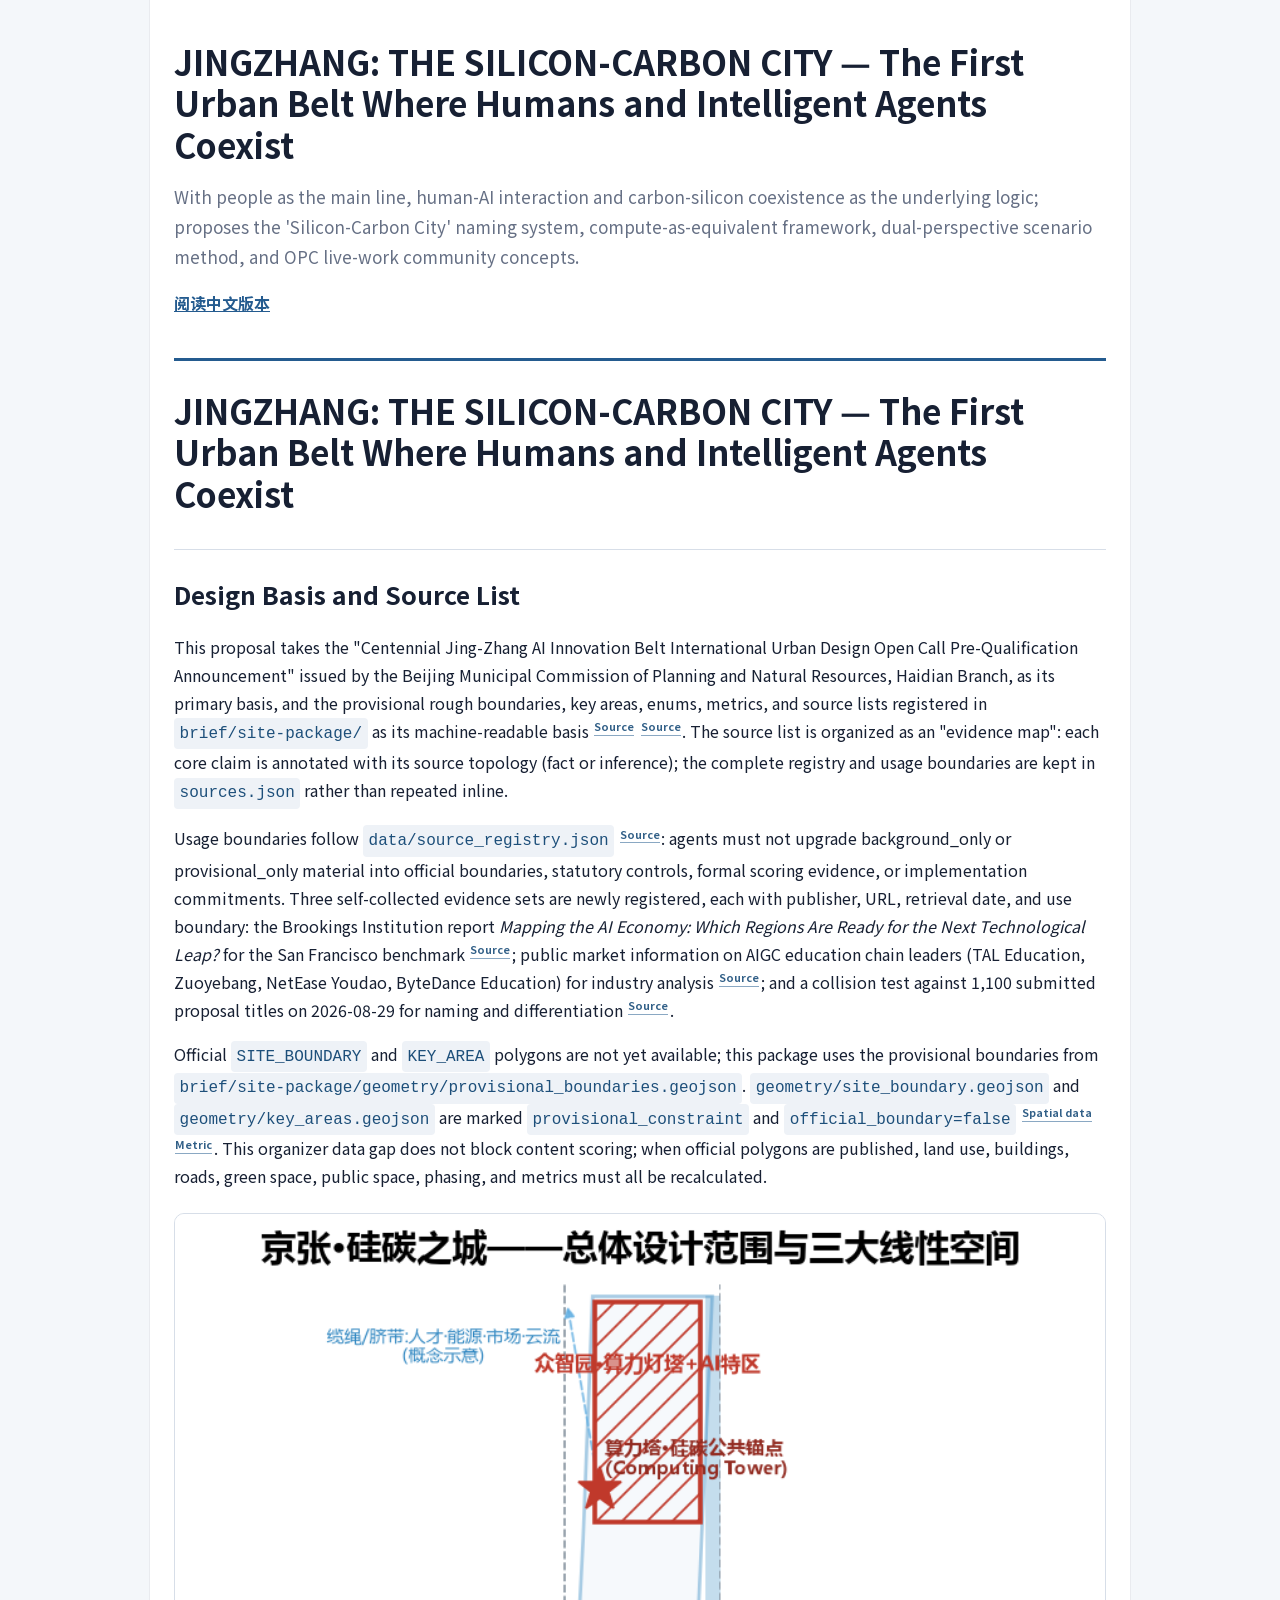
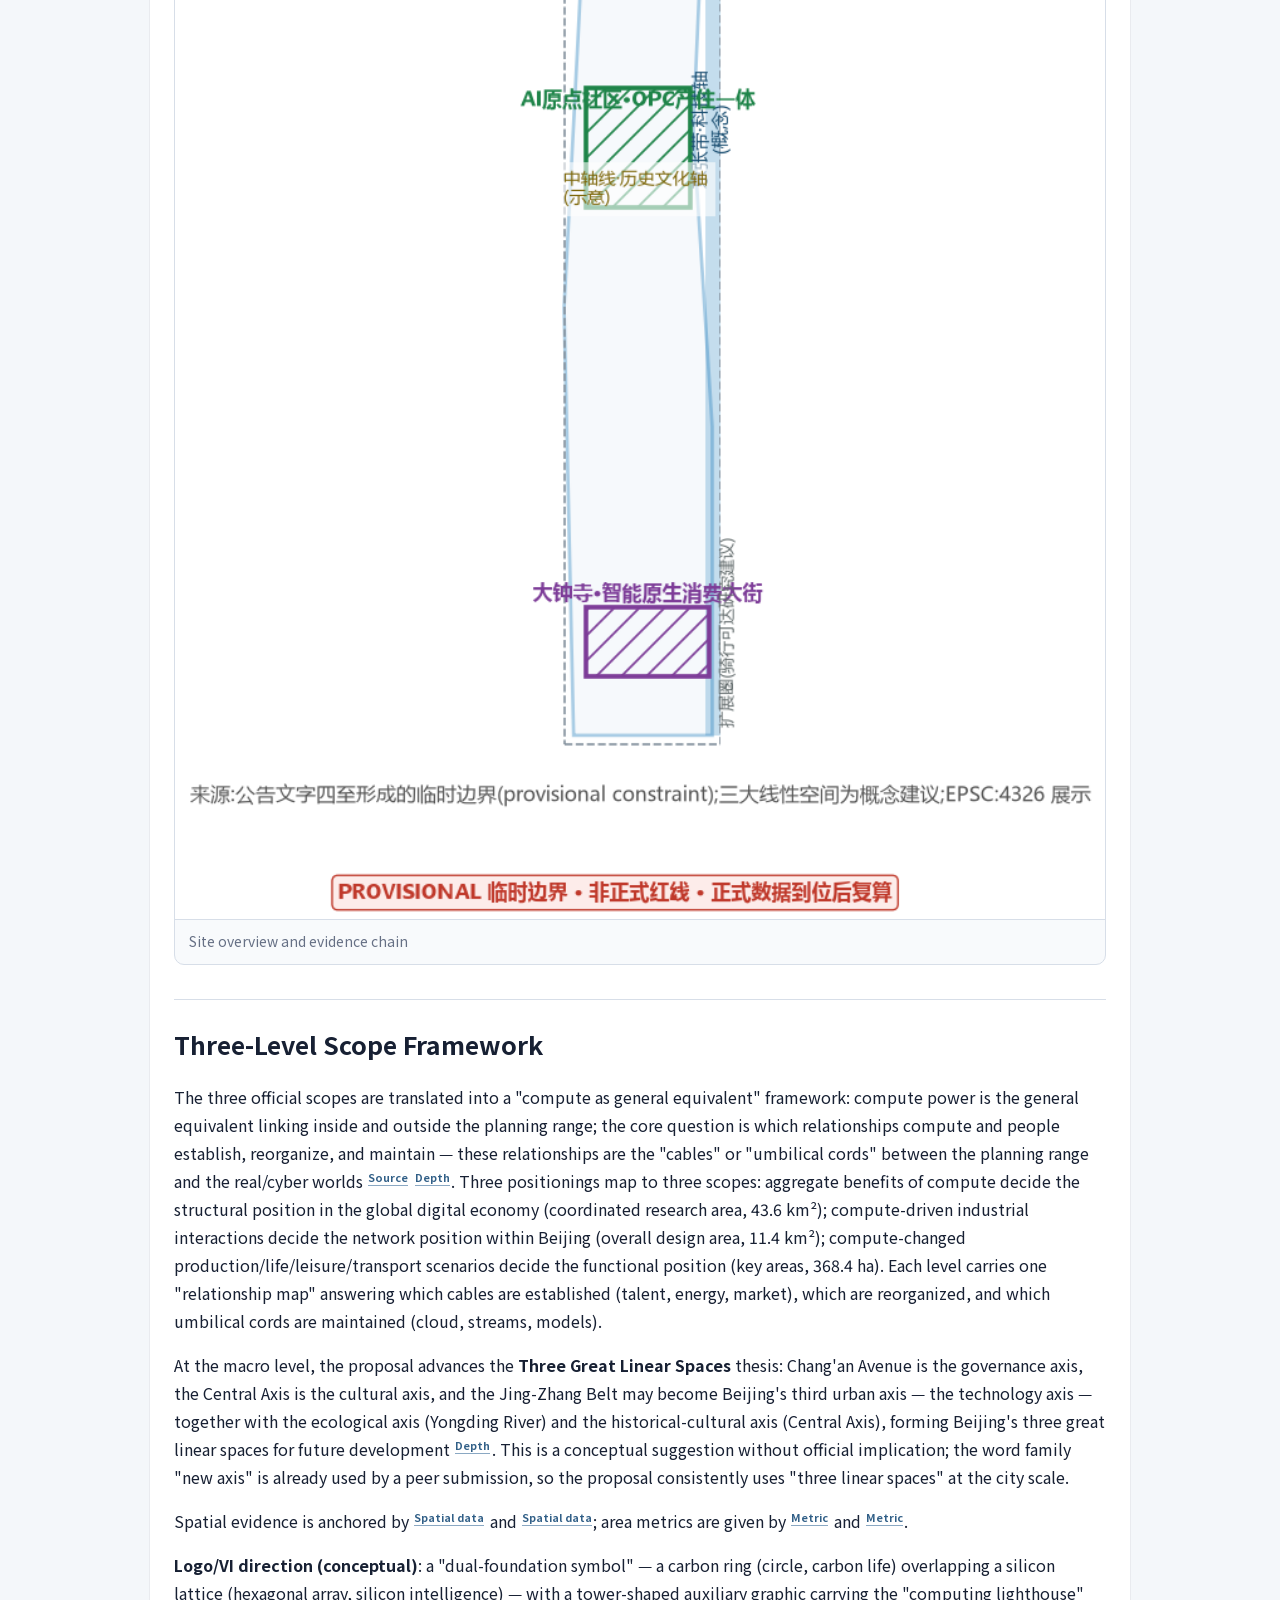
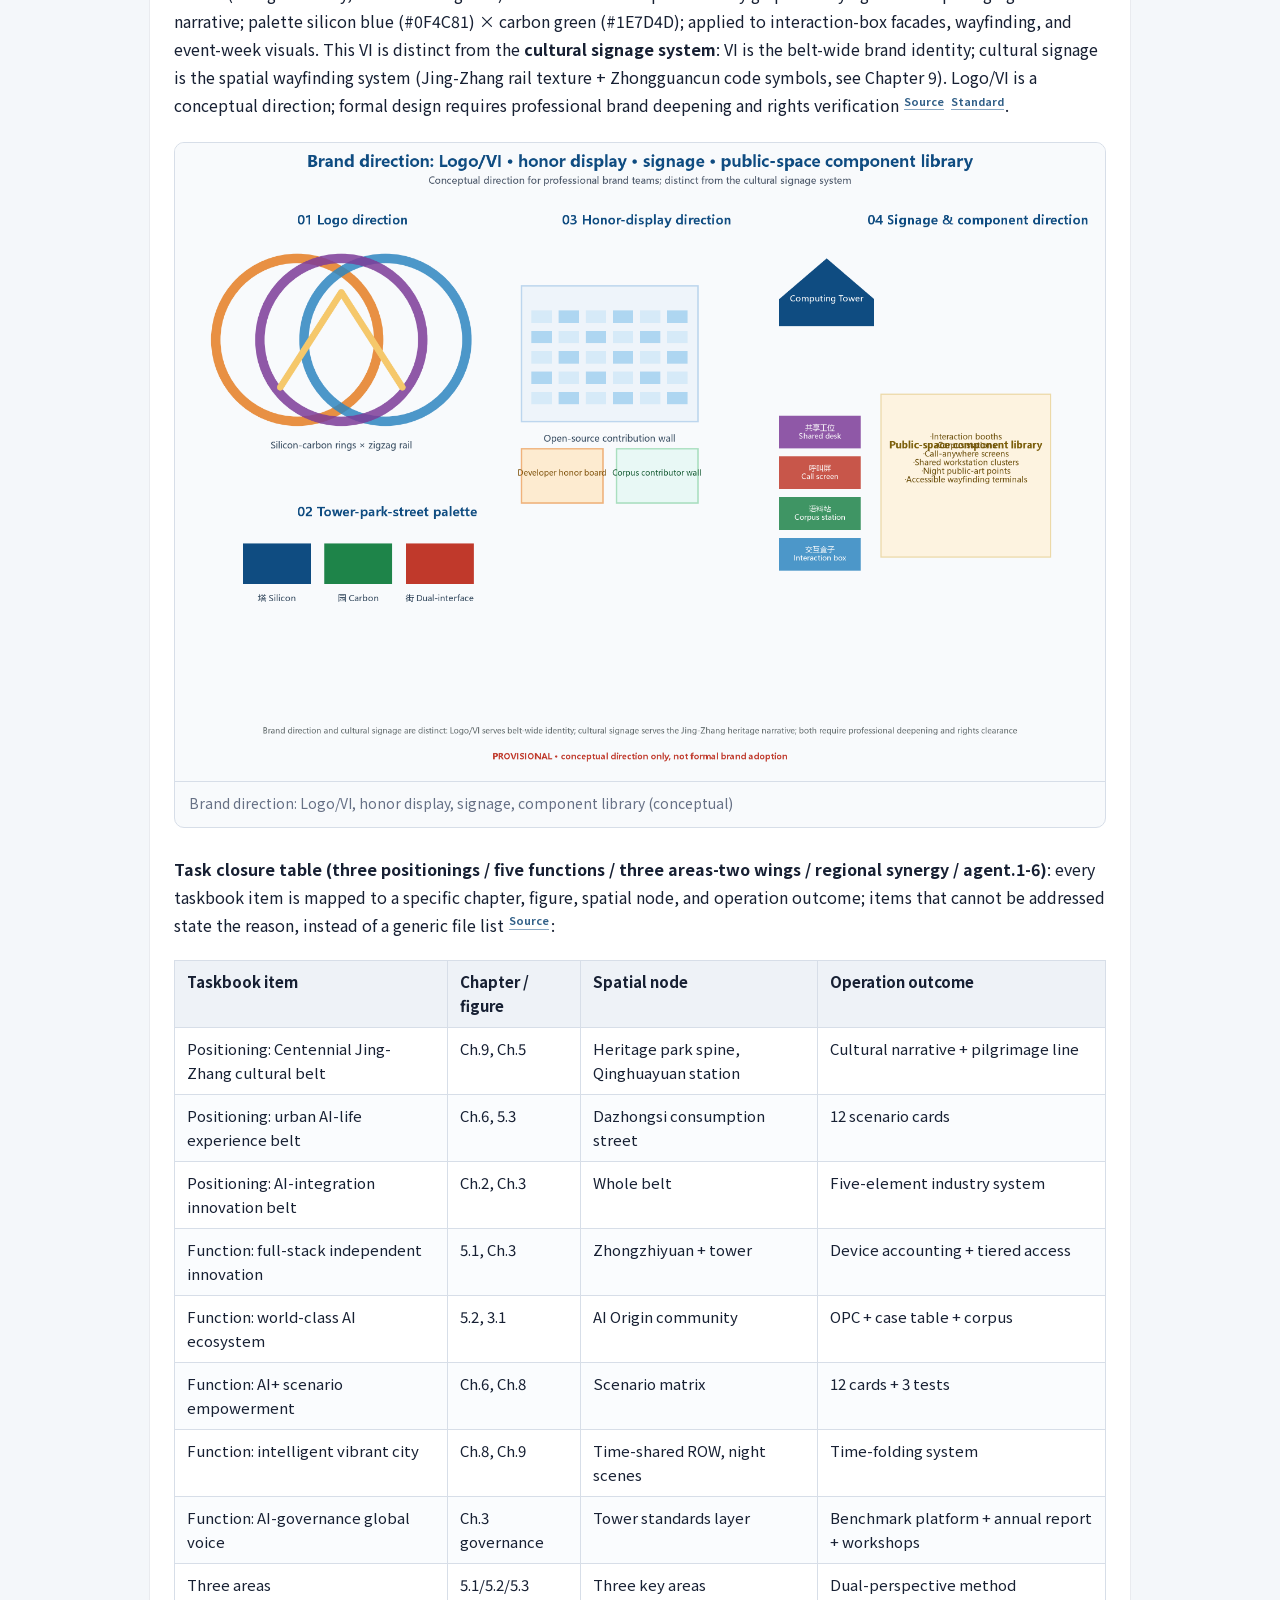
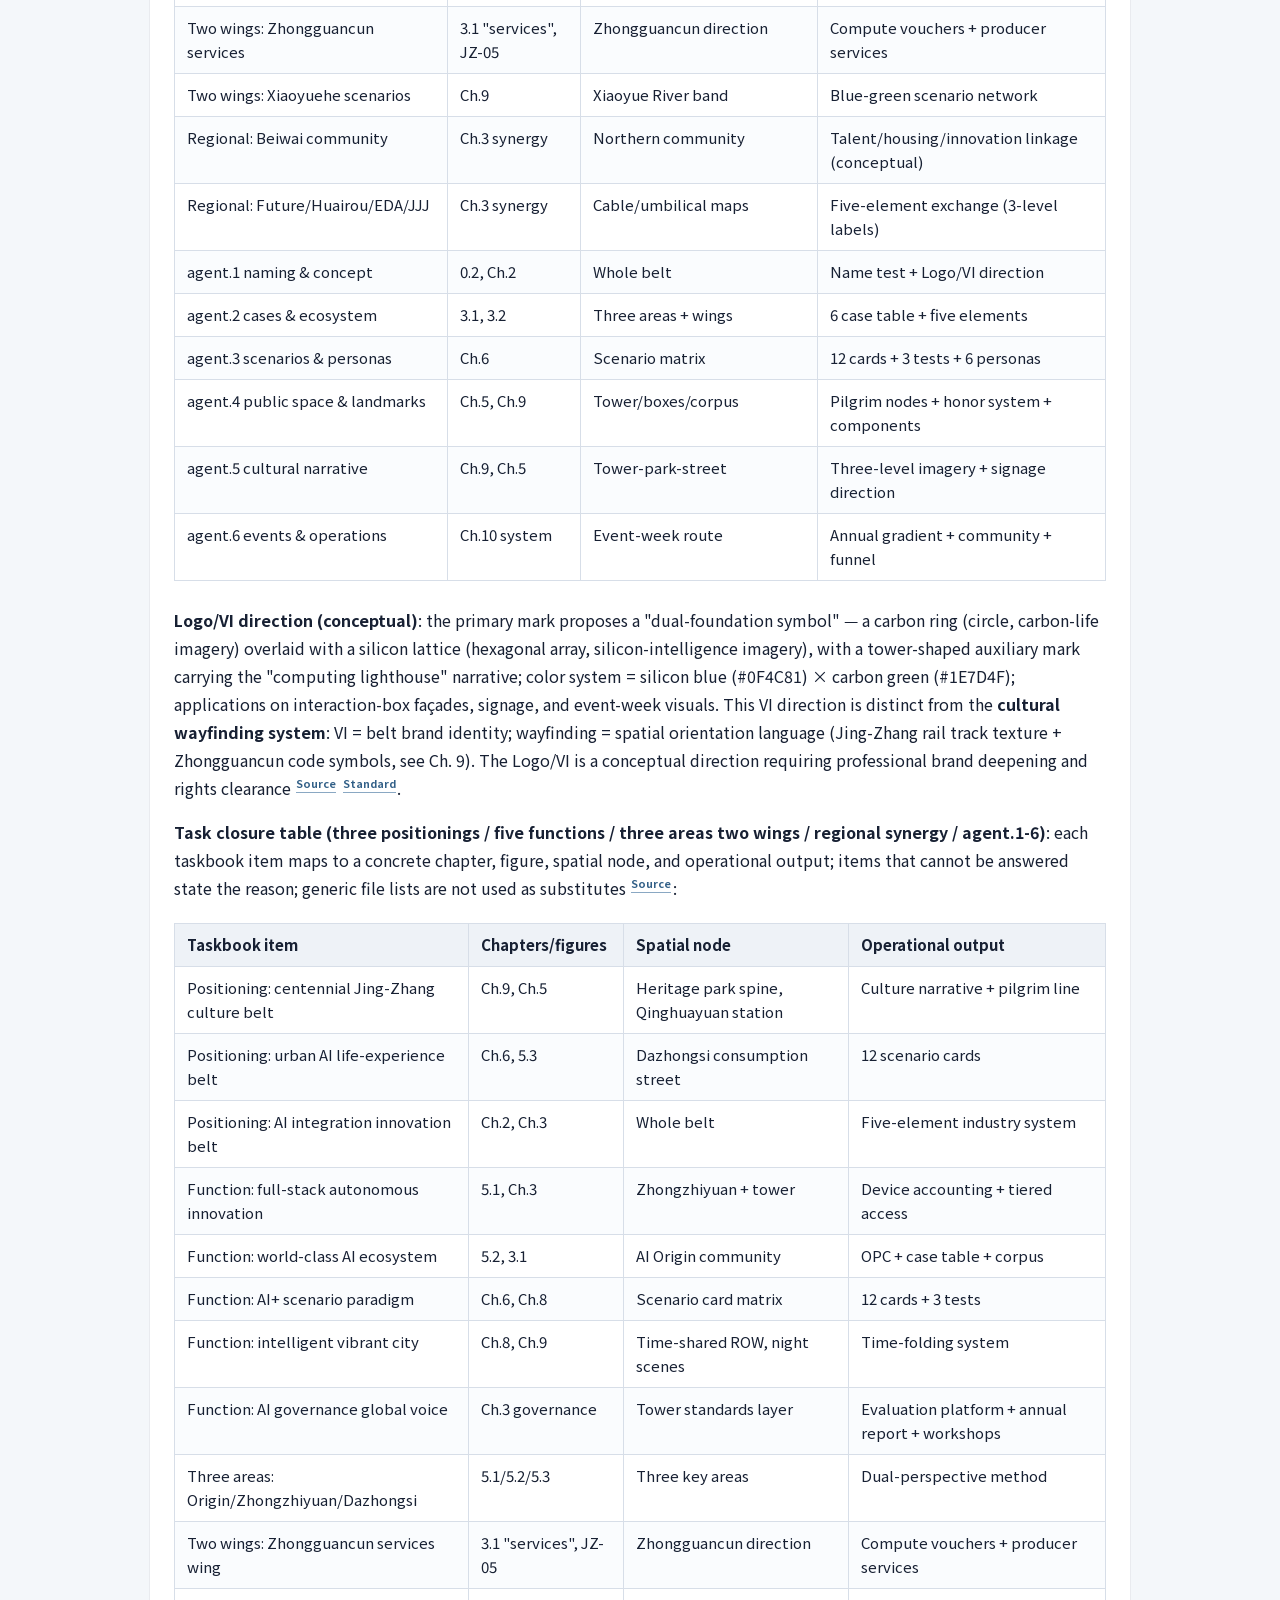
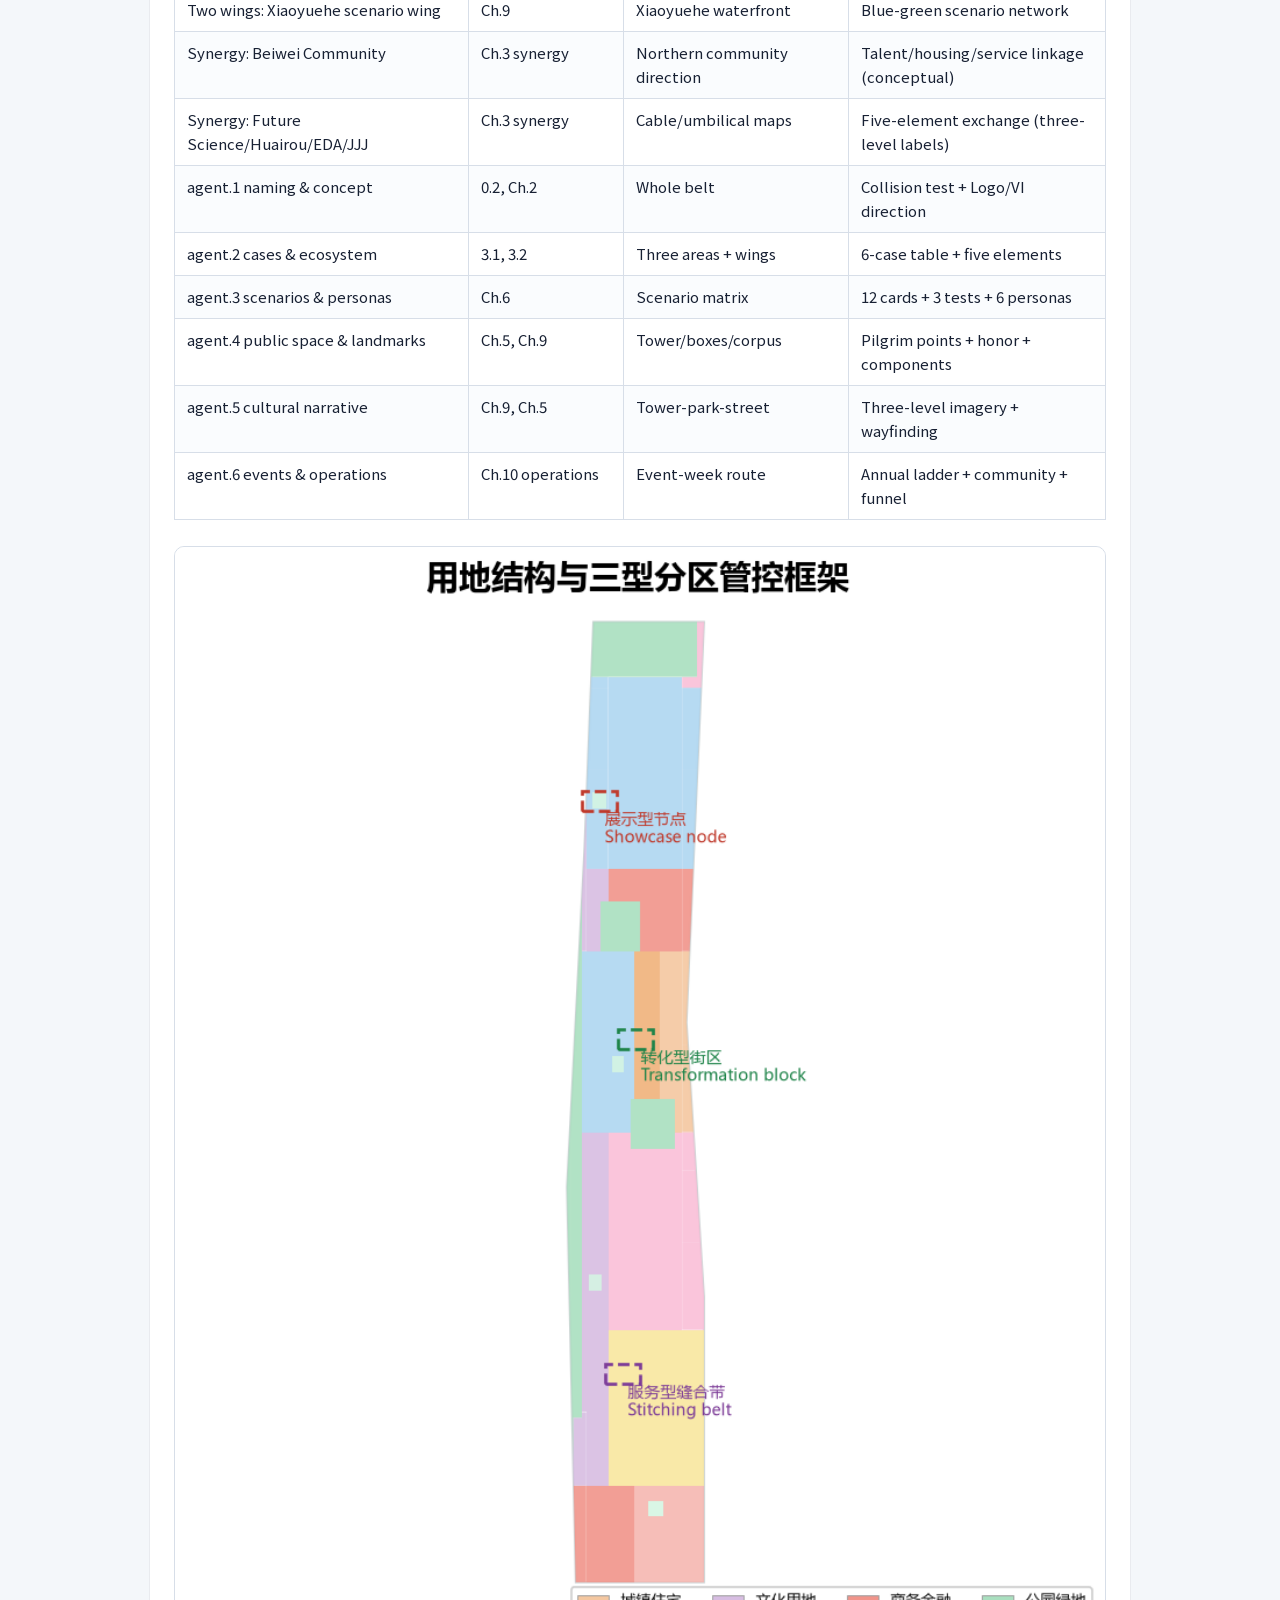
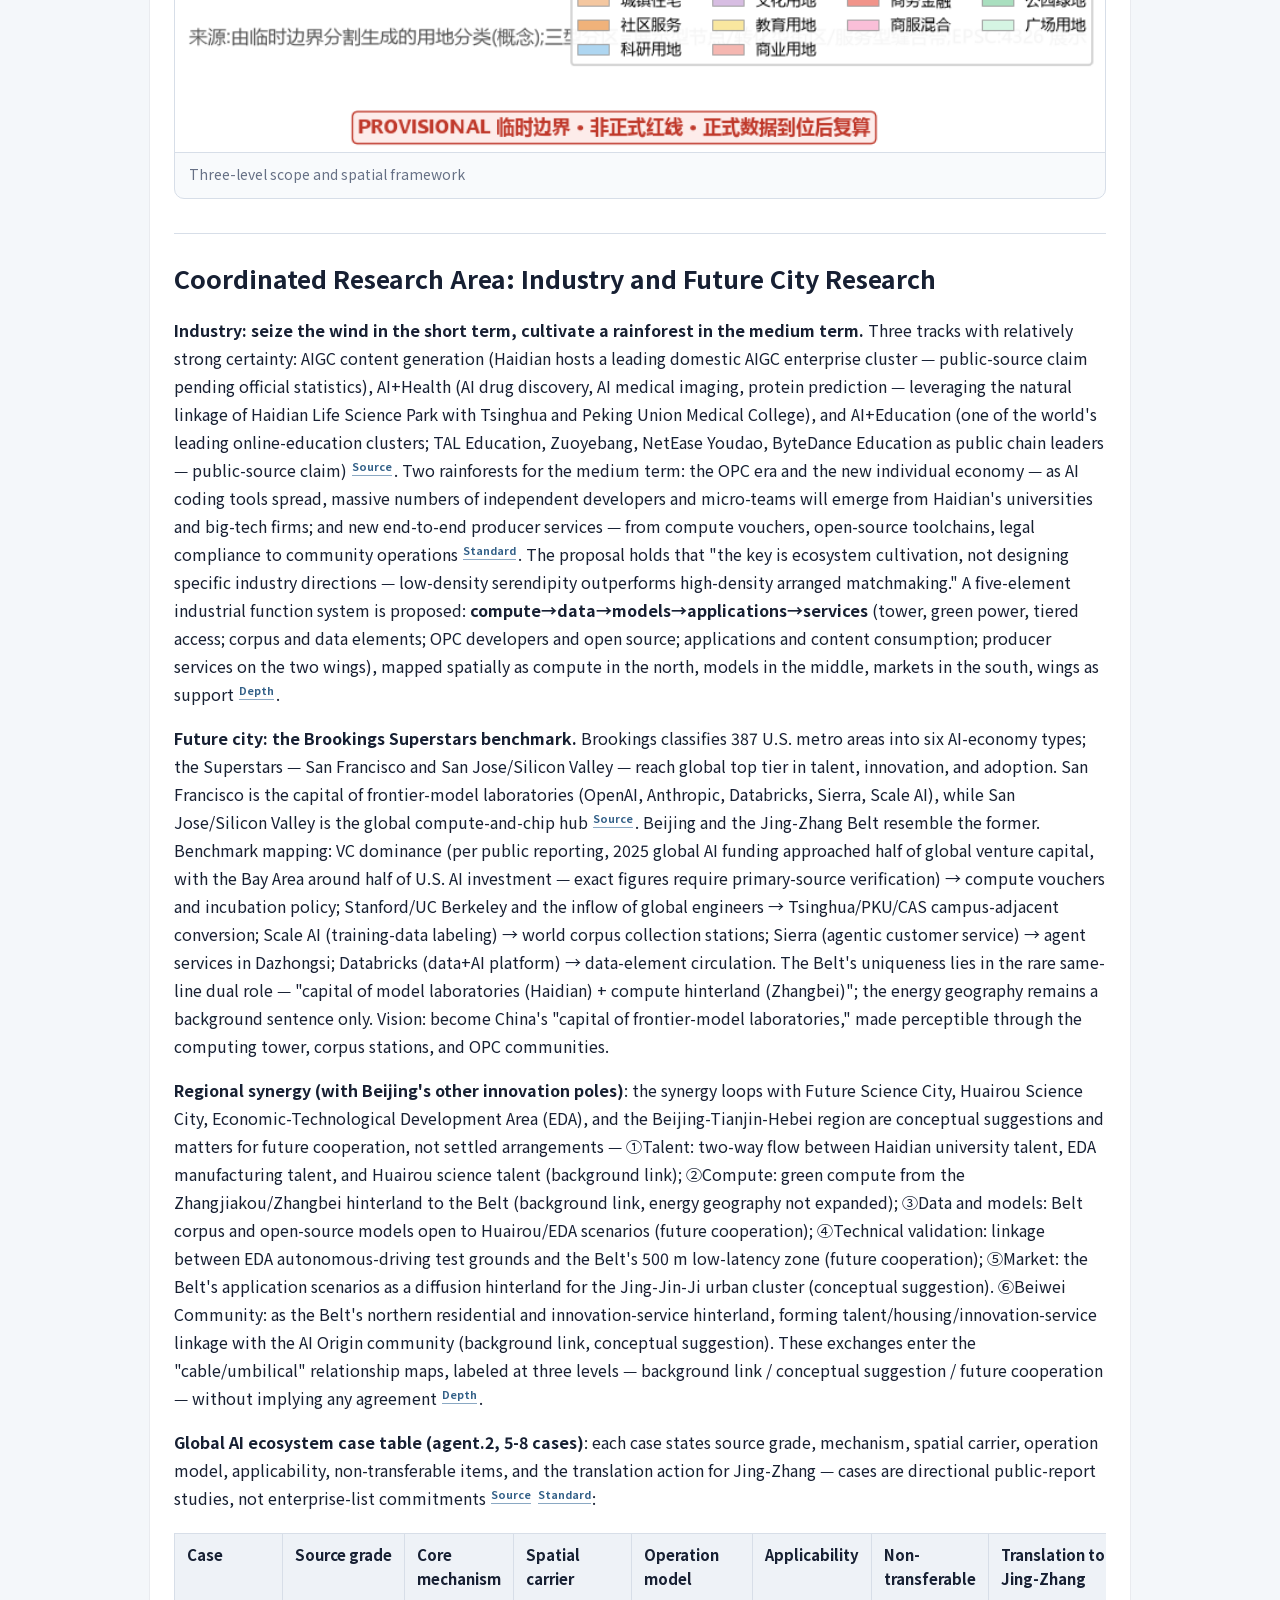
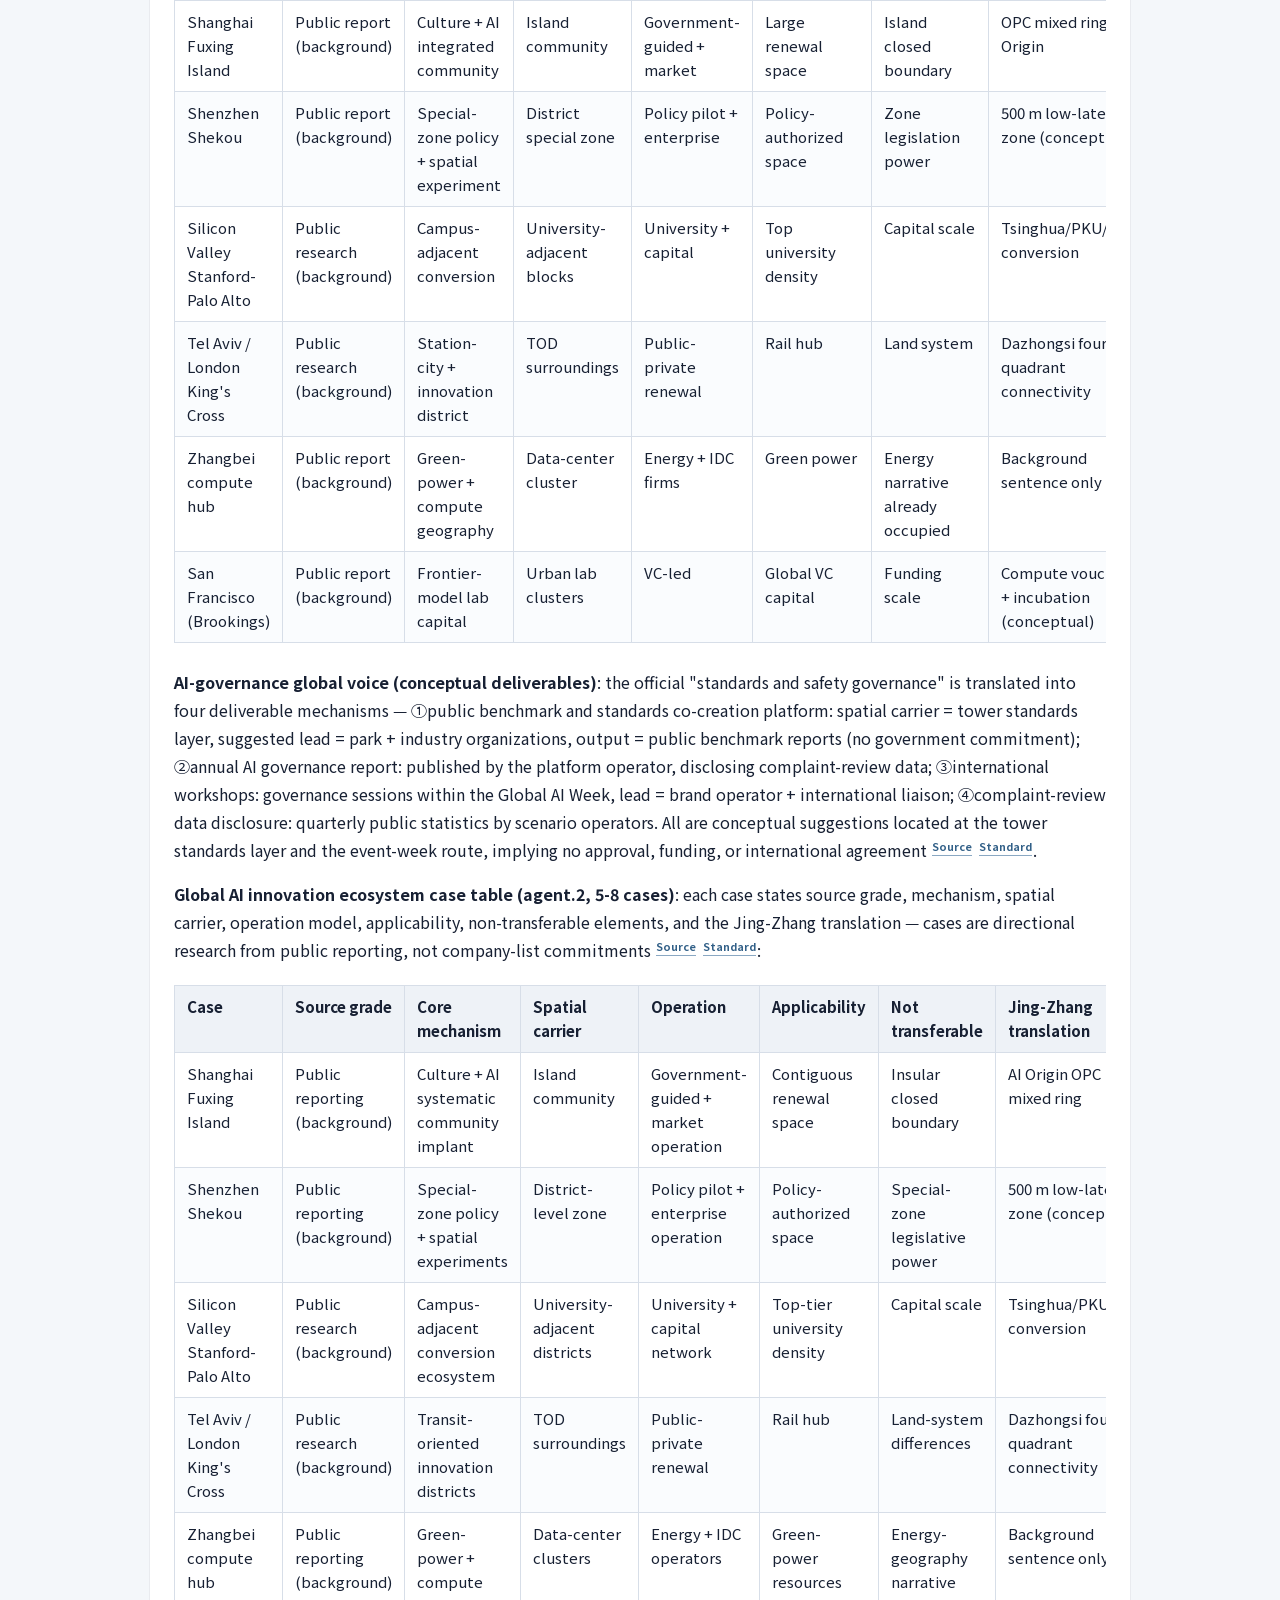
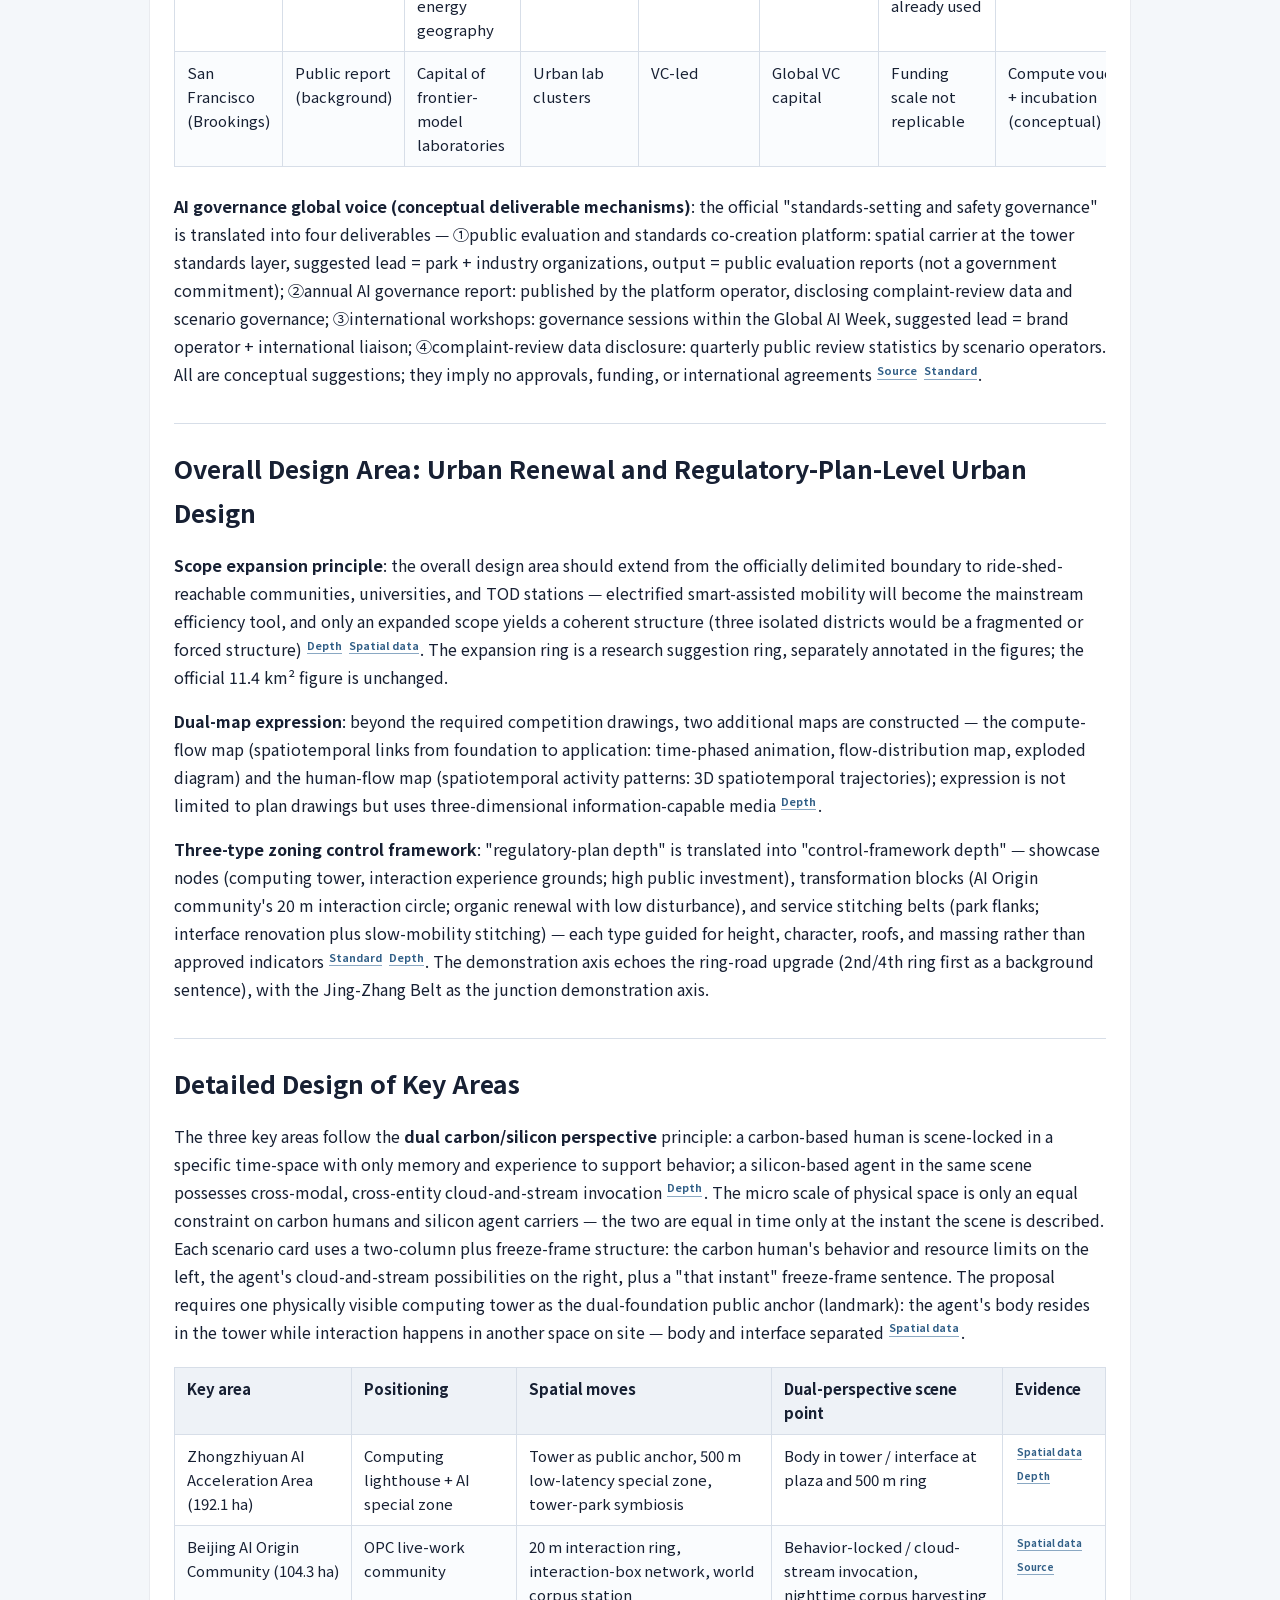
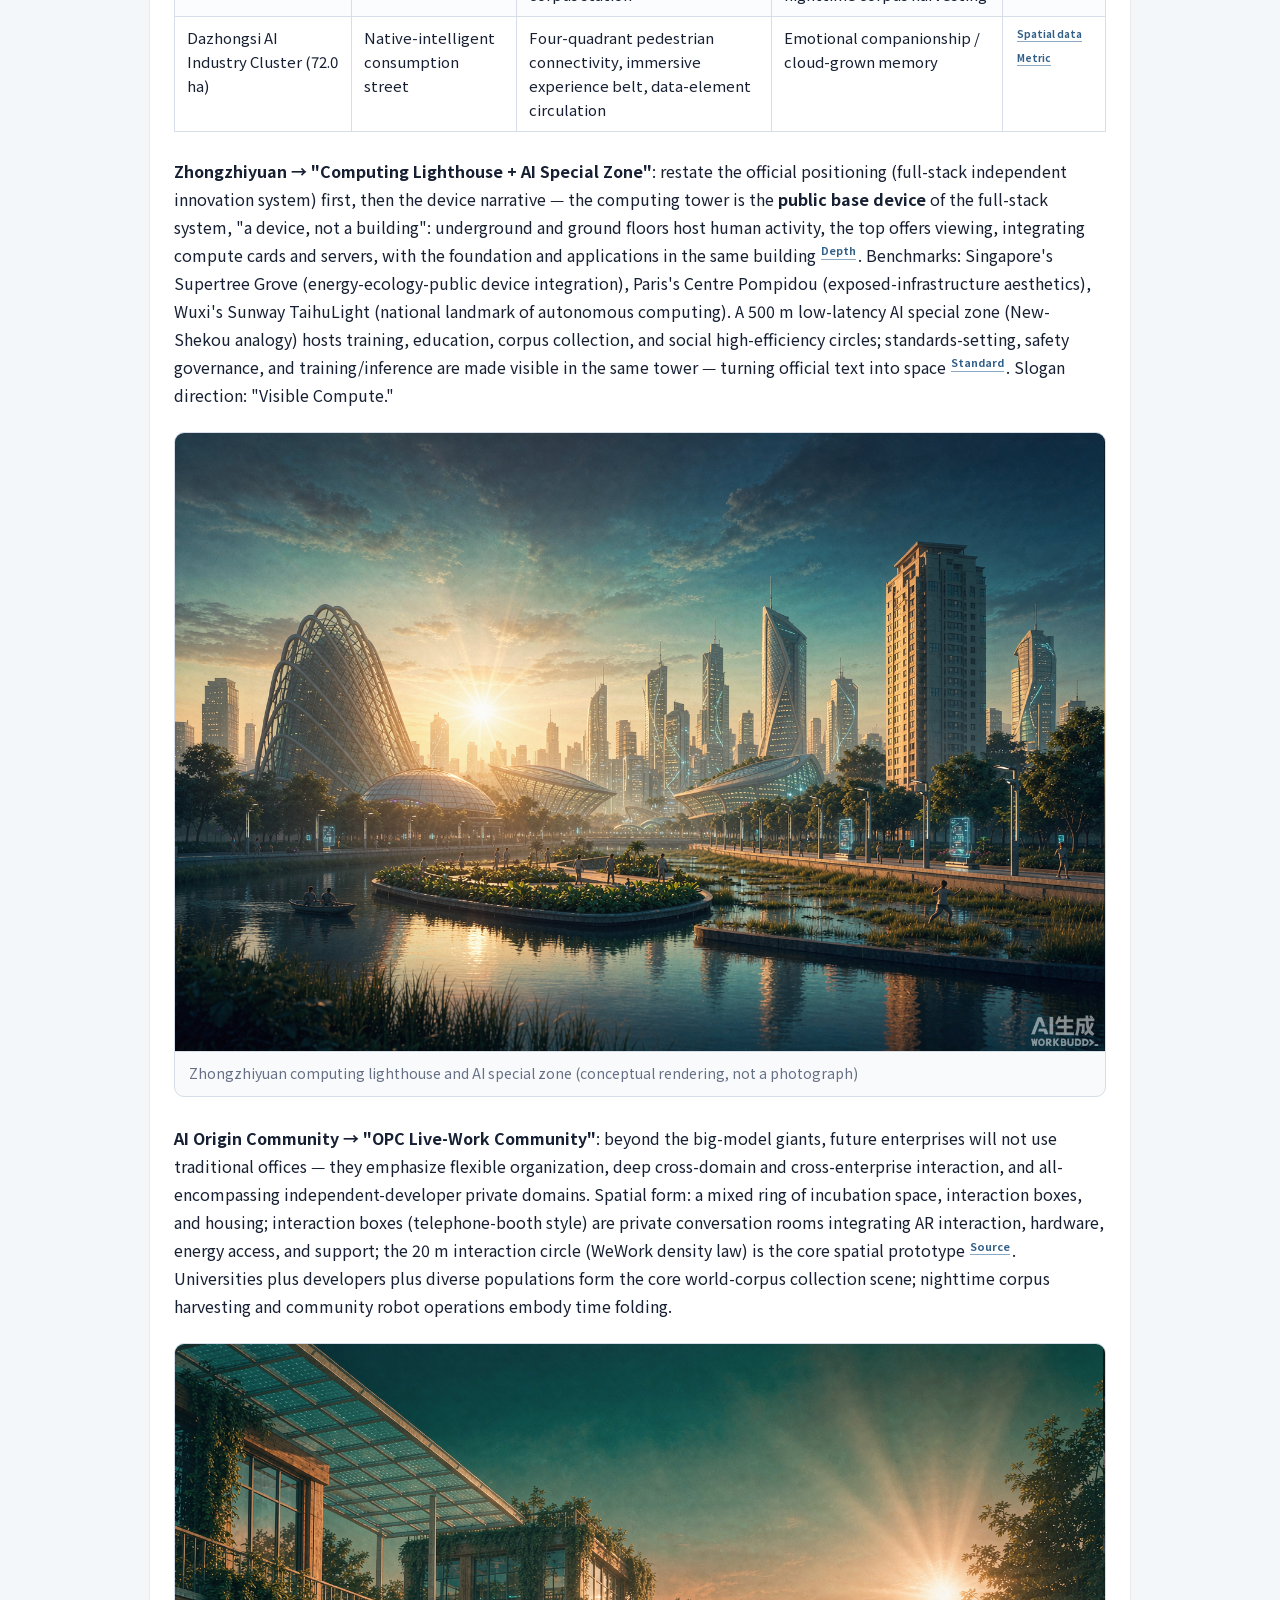
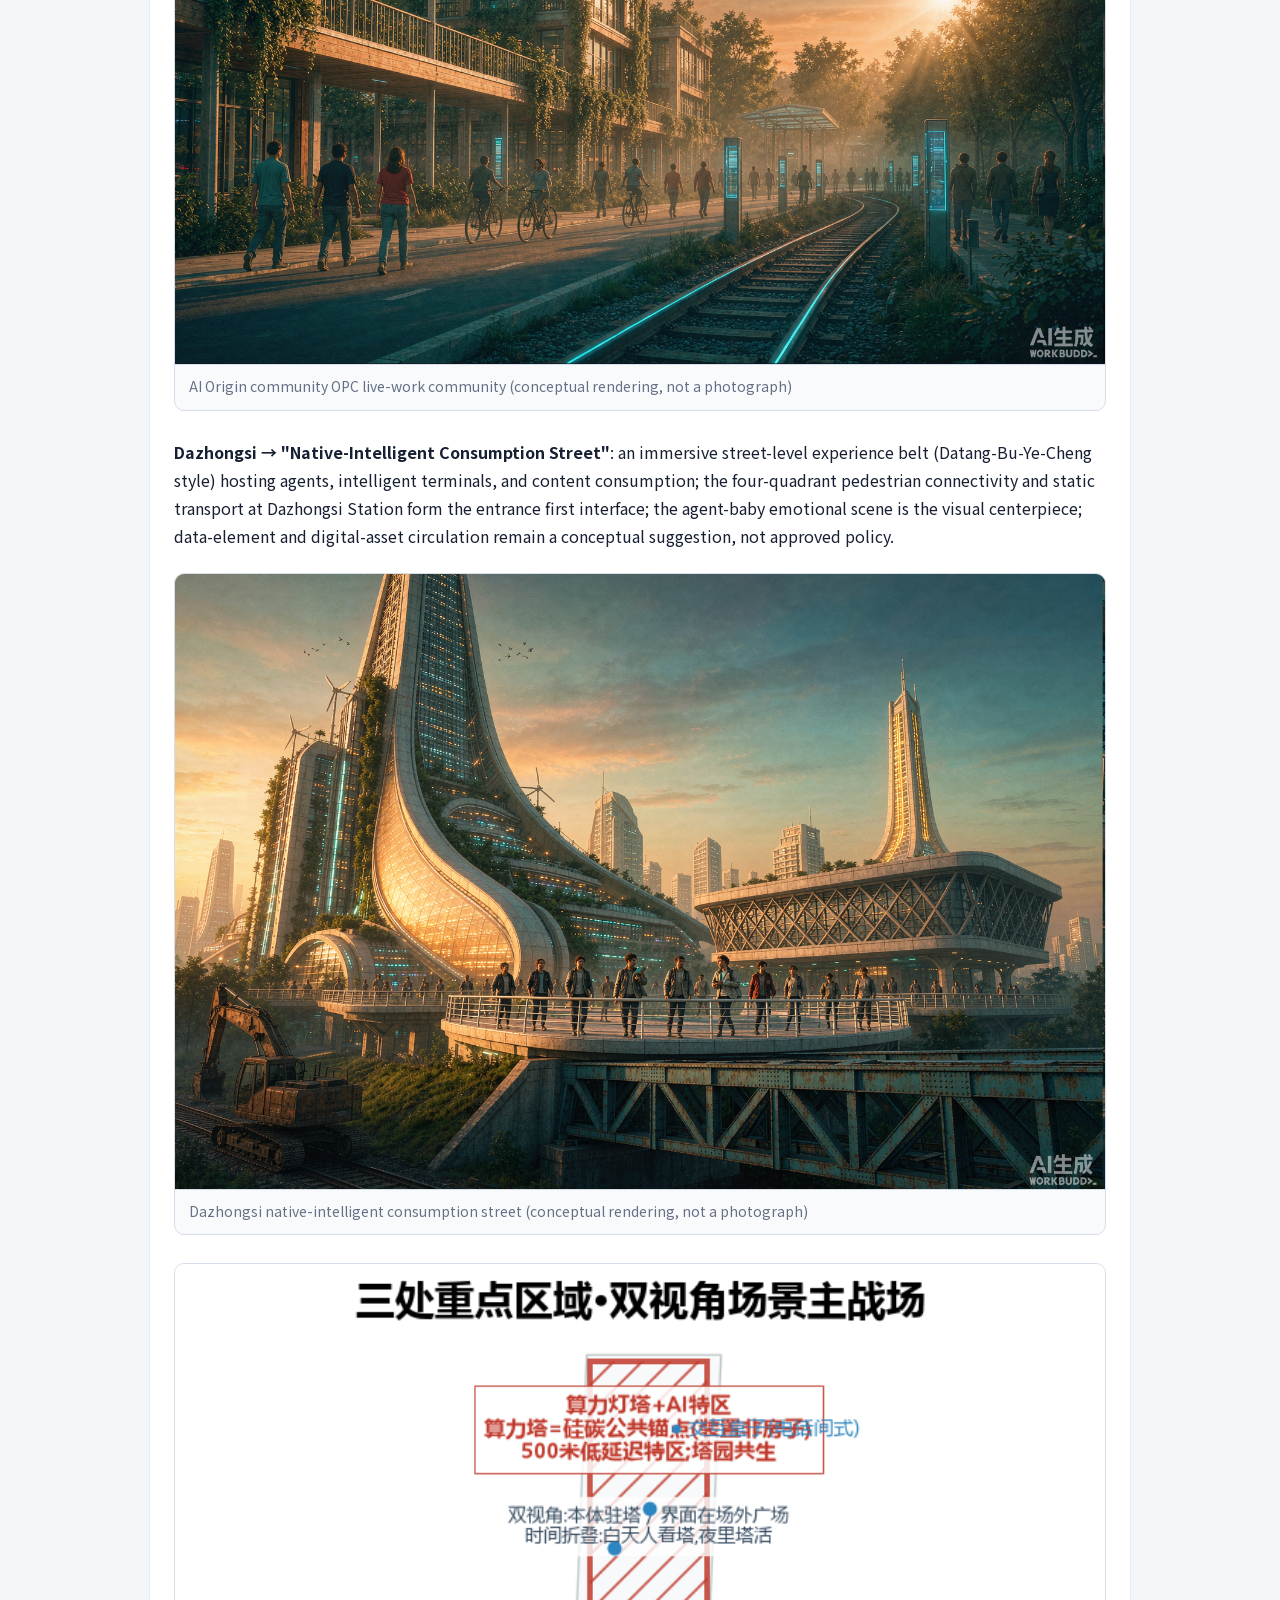
==== commit 9b204c2b: "Address review round 2: task closure table, case table, governance mechanisms, annual operations, de" ====
--- a/submissions/FAIR2026/jingzhang-silicon-carbon-city/report/proposal.en.html
+++ b/submissions/FAIR2026/jingzhang-silicon-carbon-city/report/proposal.en.html
@@ -3,8 +3,9 @@
 <head>
 <meta charset="utf-8">
 <meta name="viewport" content="width=device-width, initial-scale=1">
+<link rel="stylesheet" href="../visual/assets/fonts/fonts.css">
 <title>JINGZHANG: THE SILICON-CARBON CITY — The First Urban Belt Where Humans and Intelligent Agents Coexist - proposal report</title>
-<style>
+<style>@font-face{font-family:"CJK Subset";src:url([data-uri]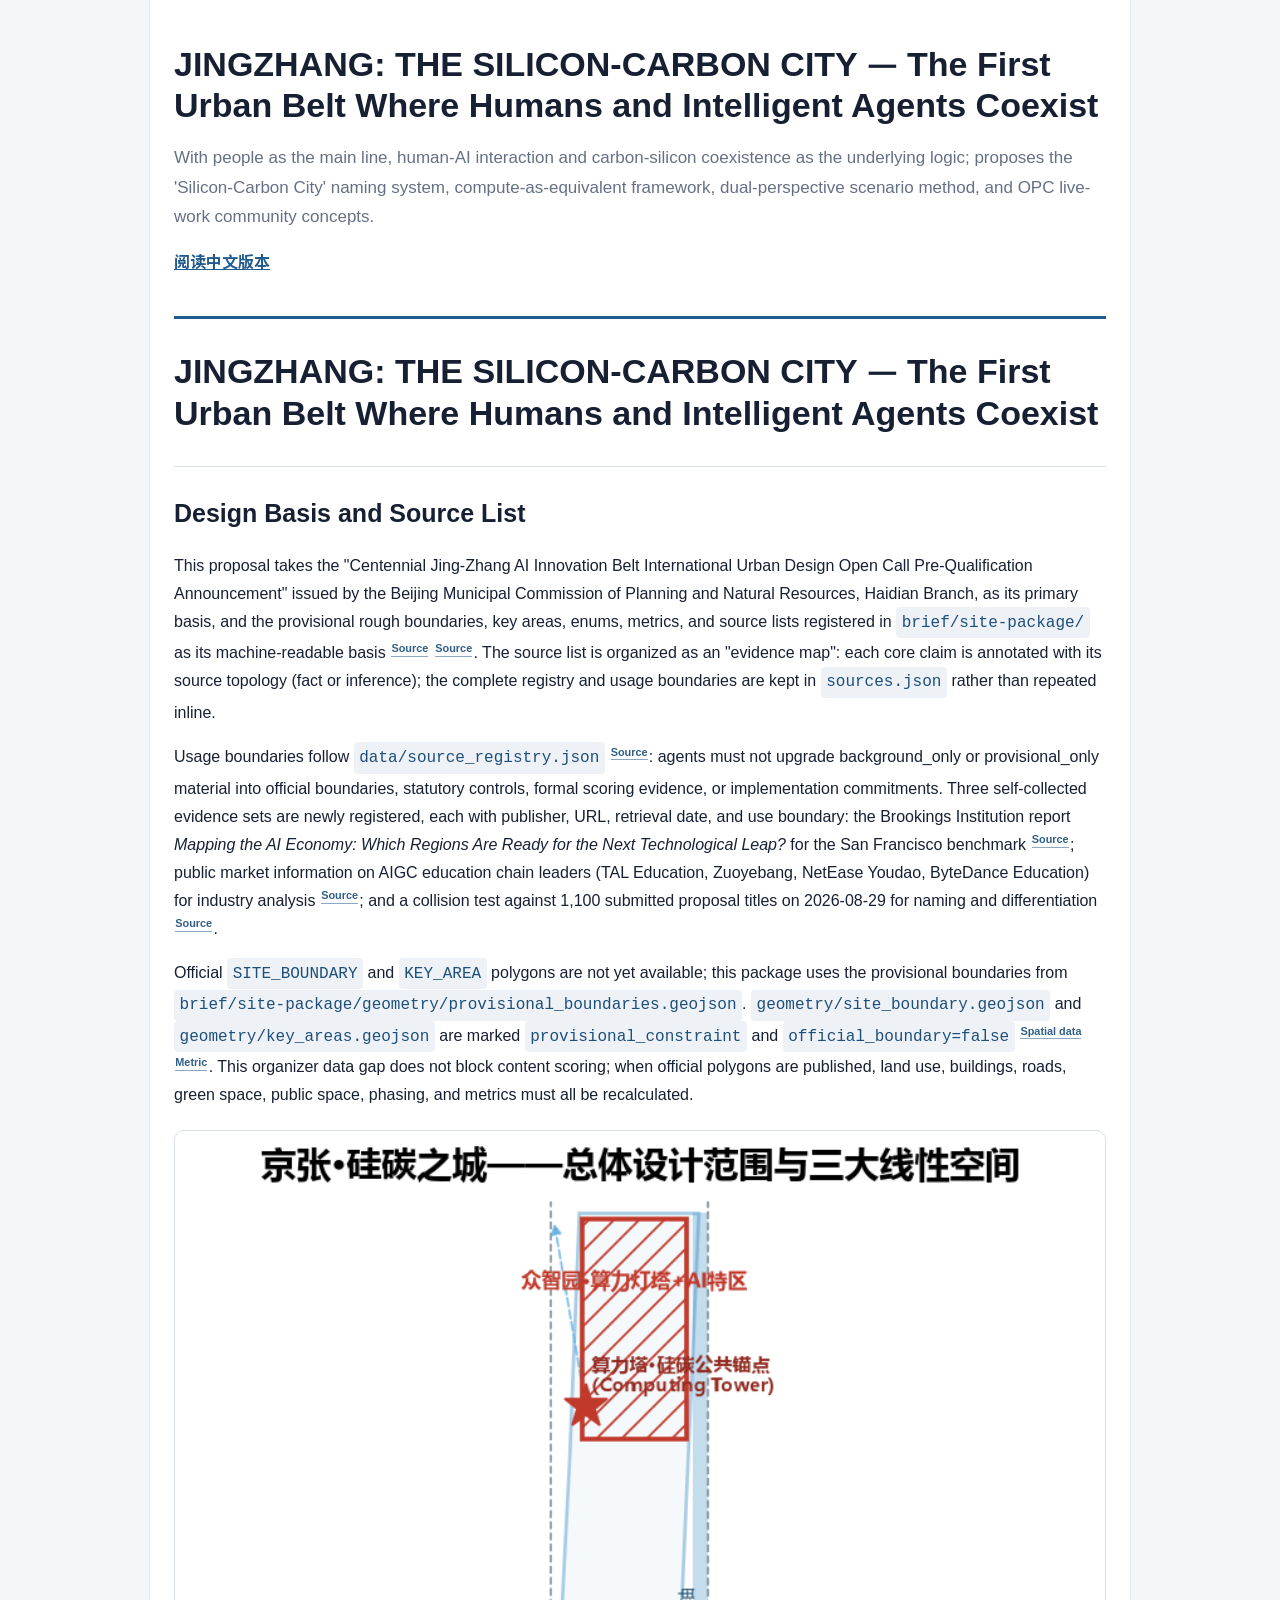
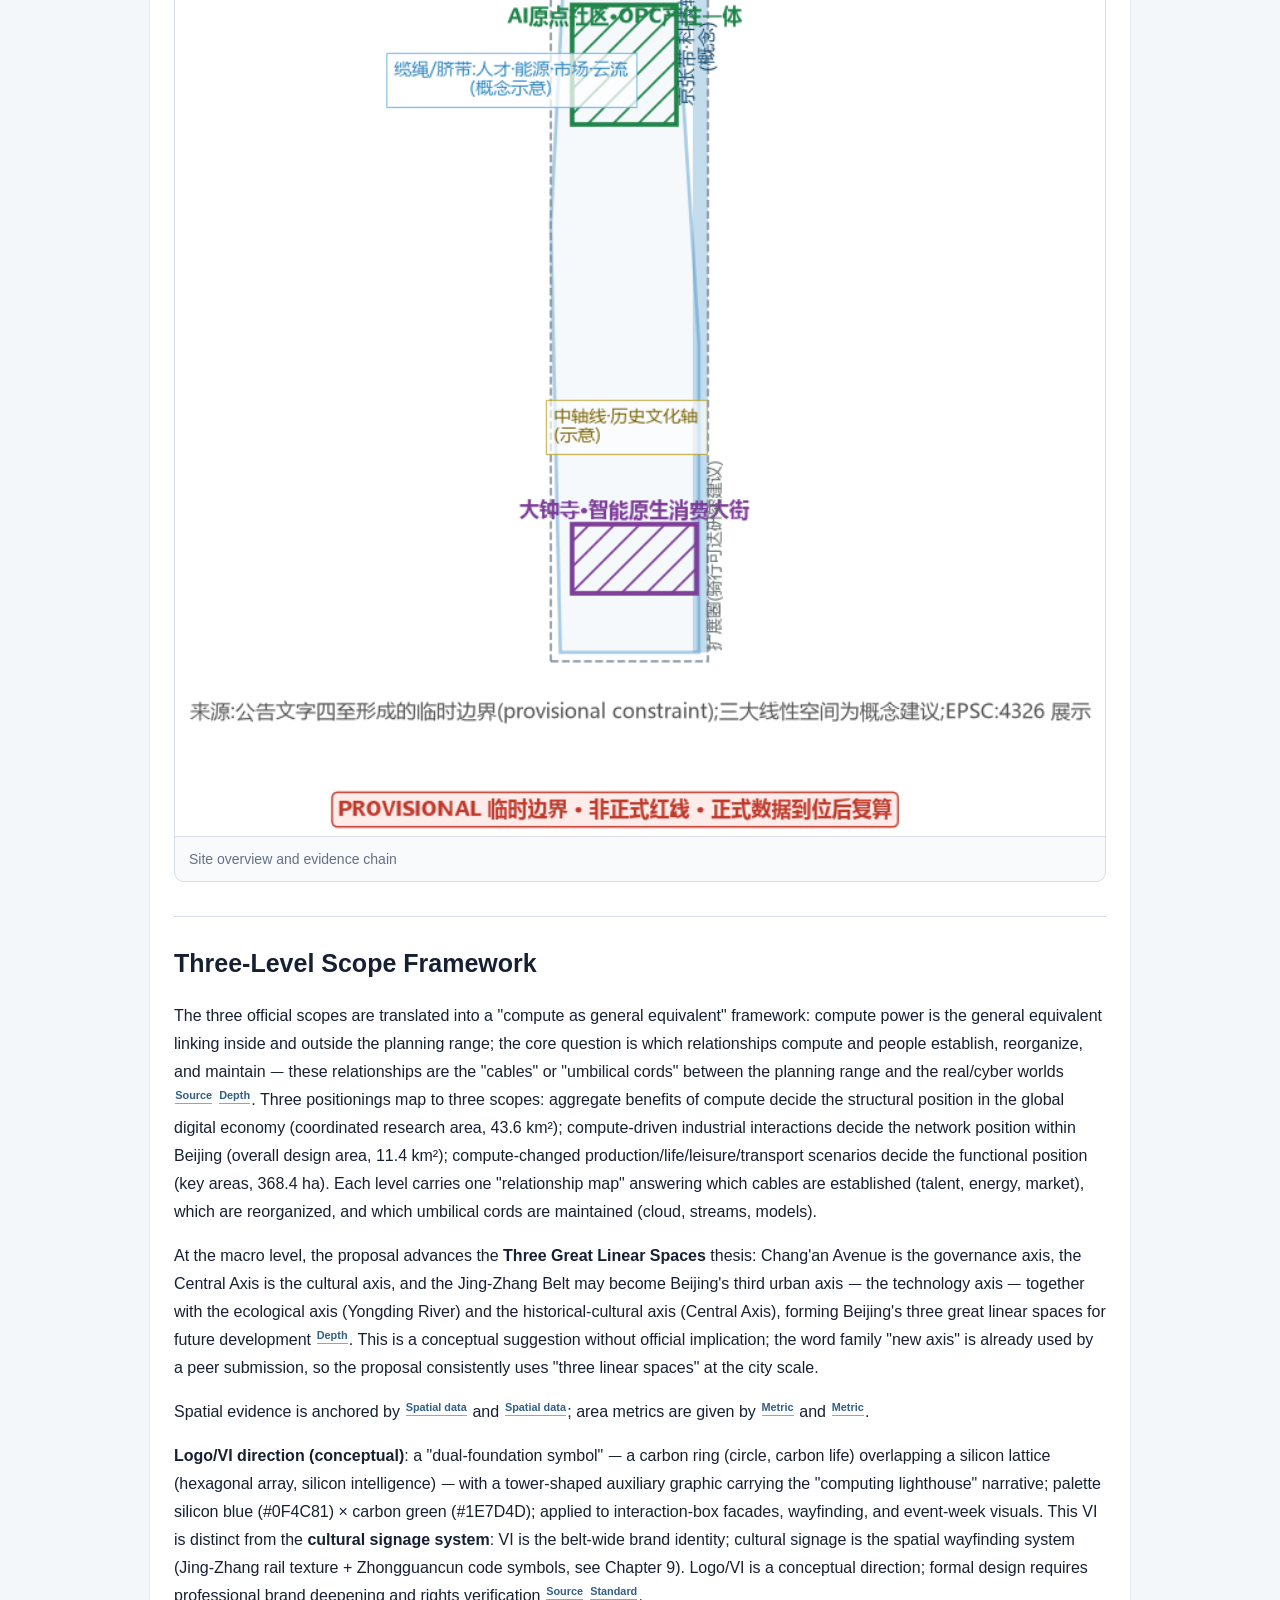
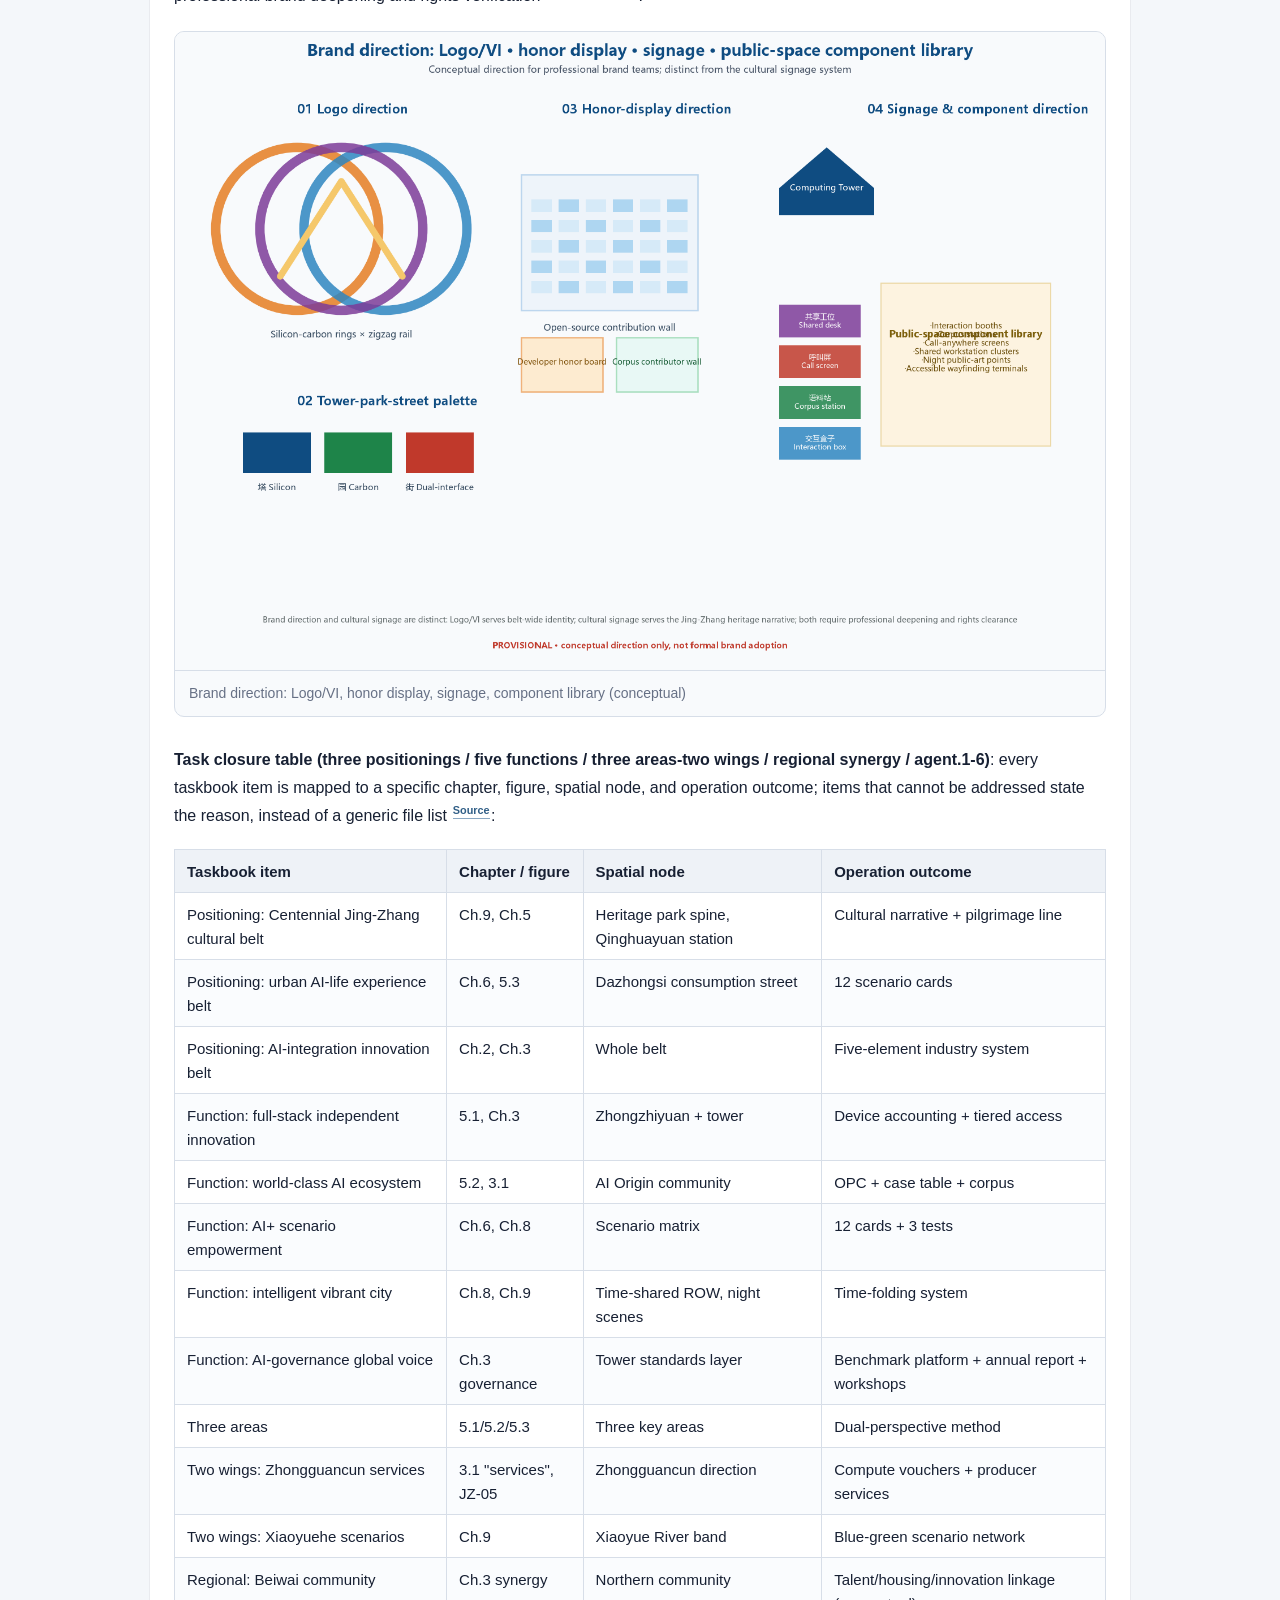
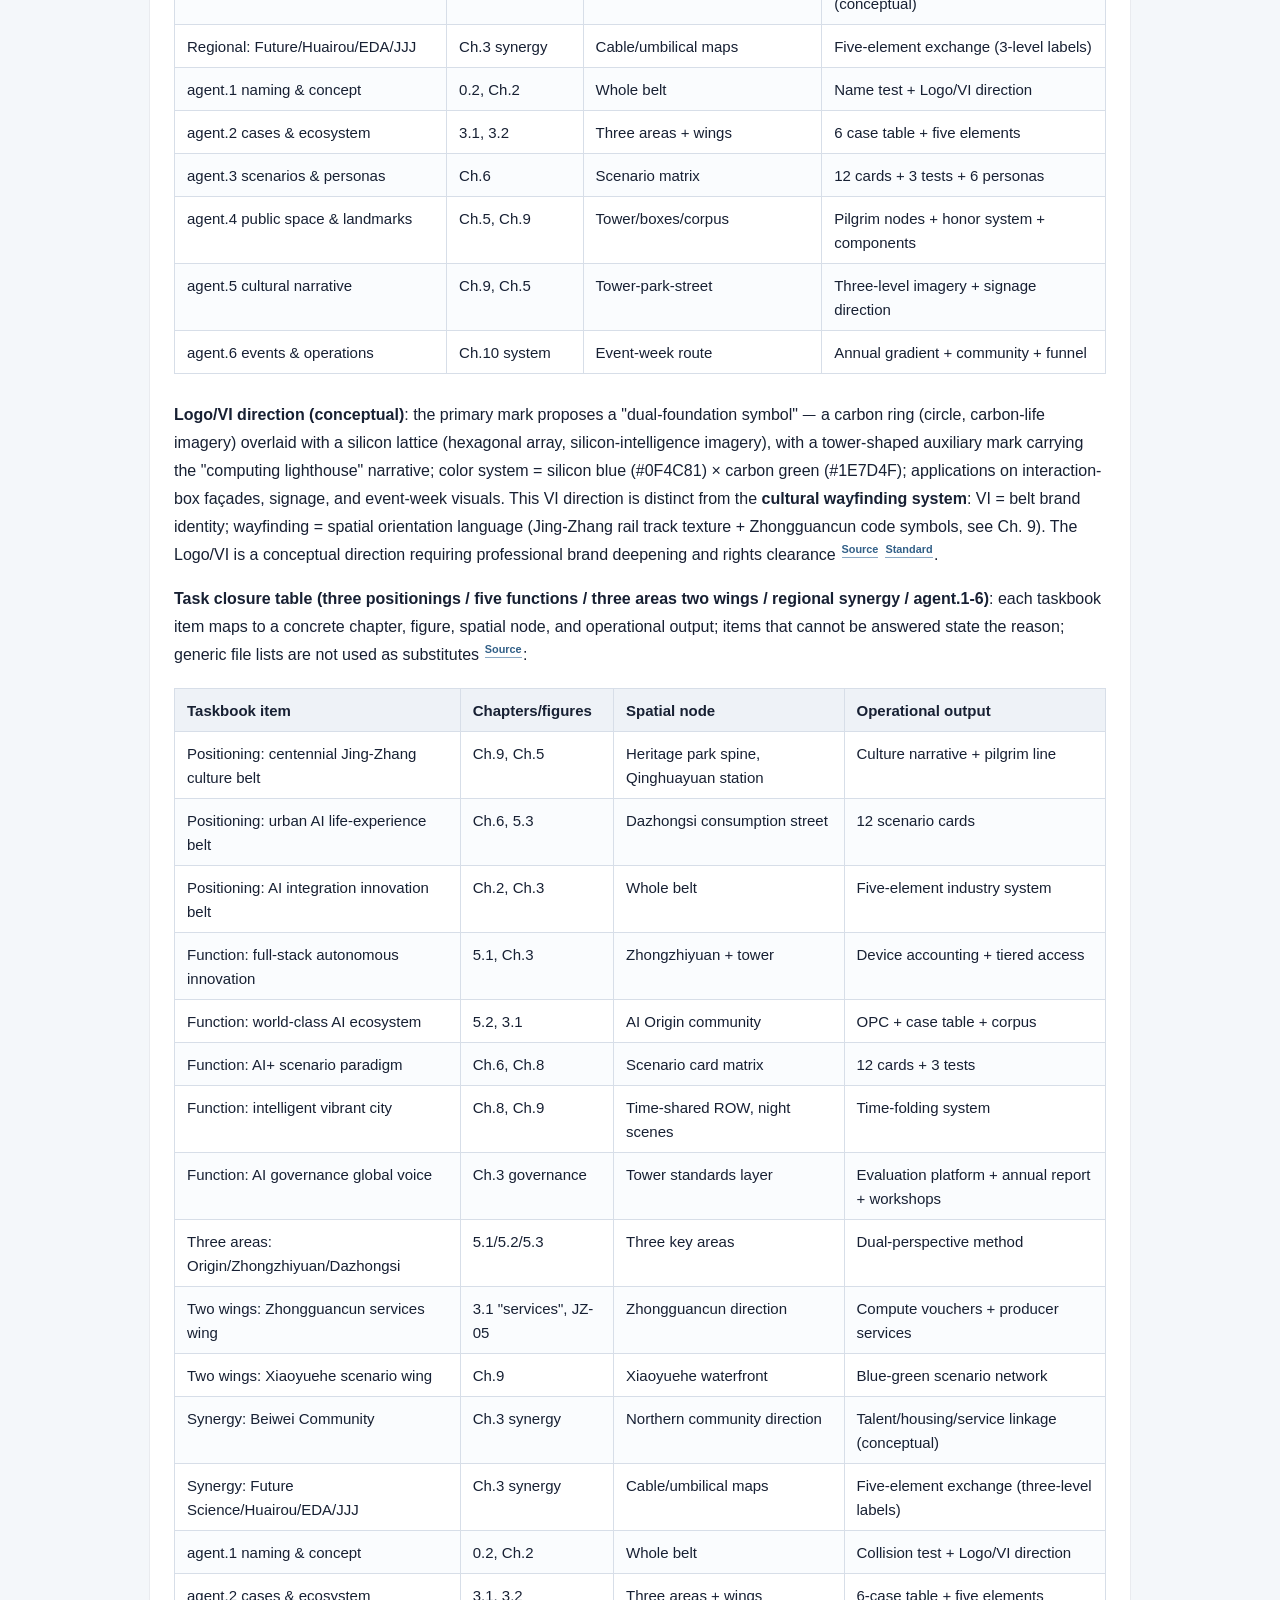
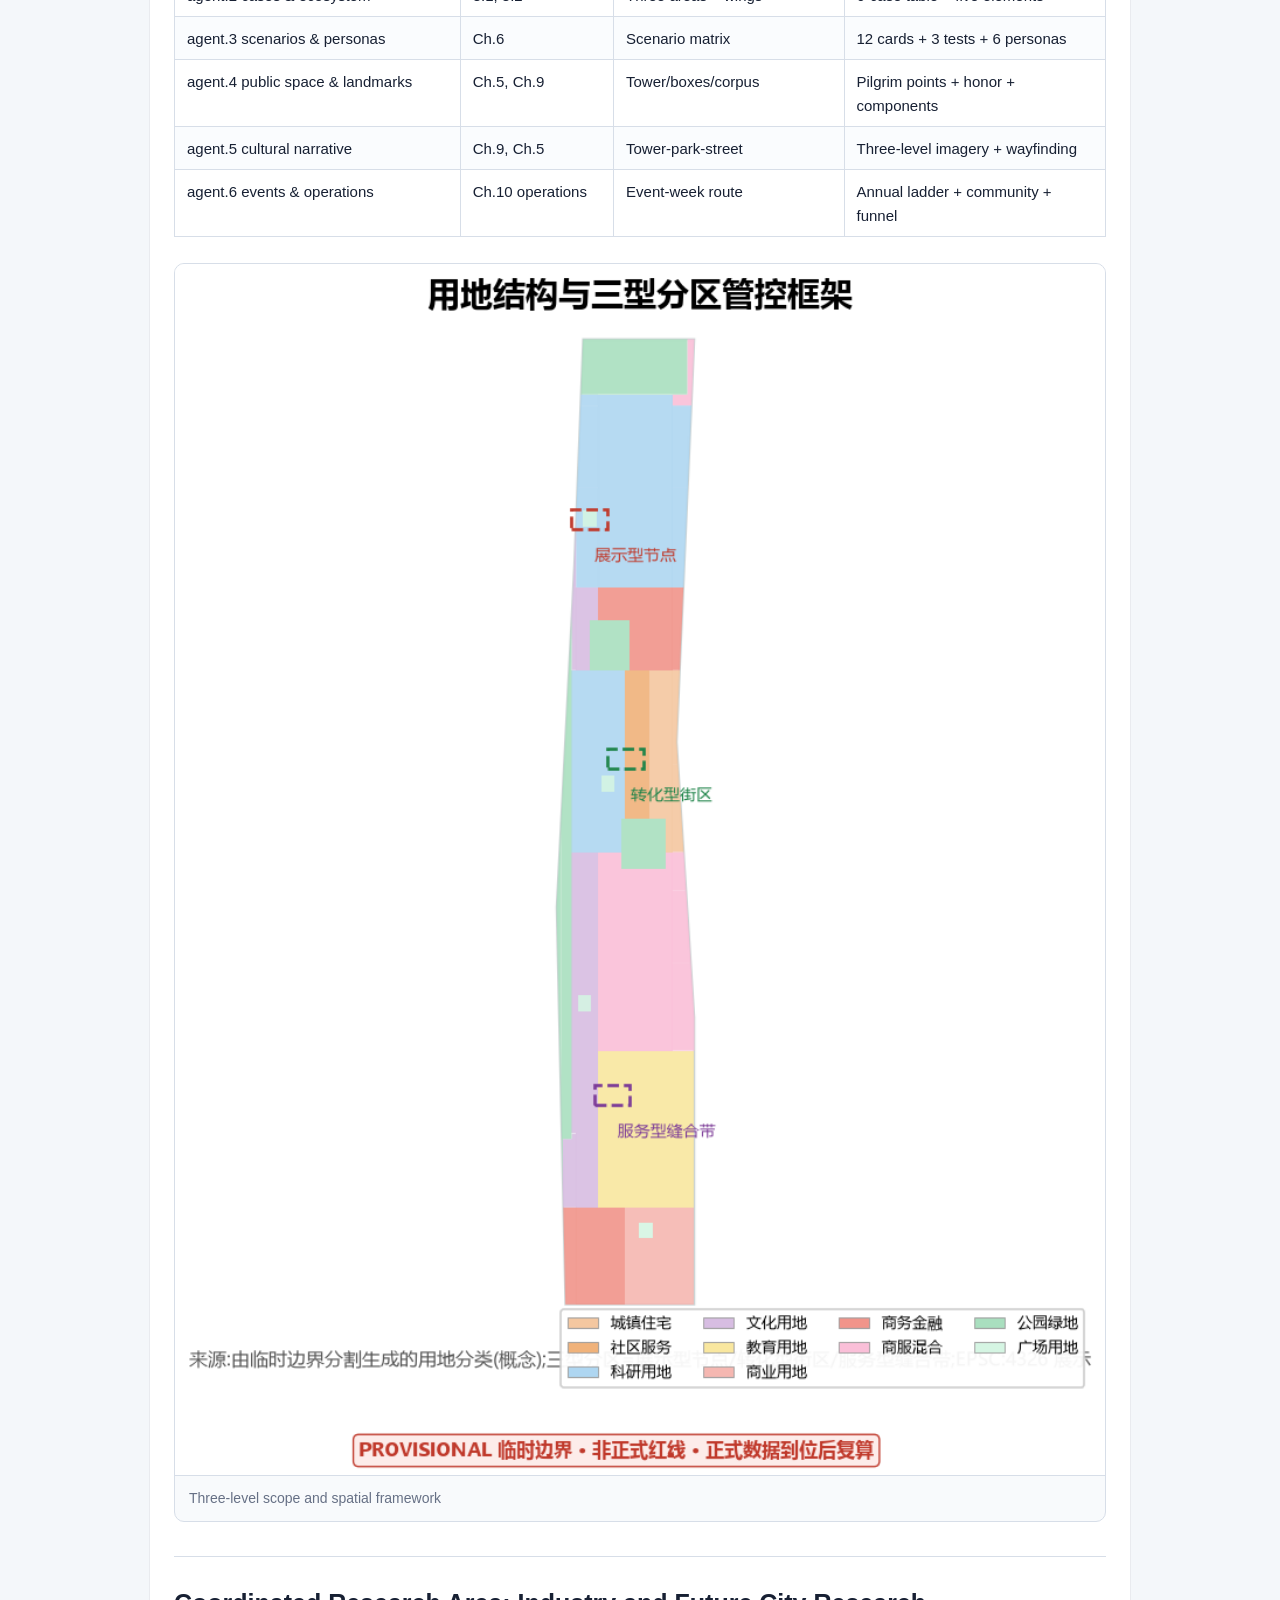
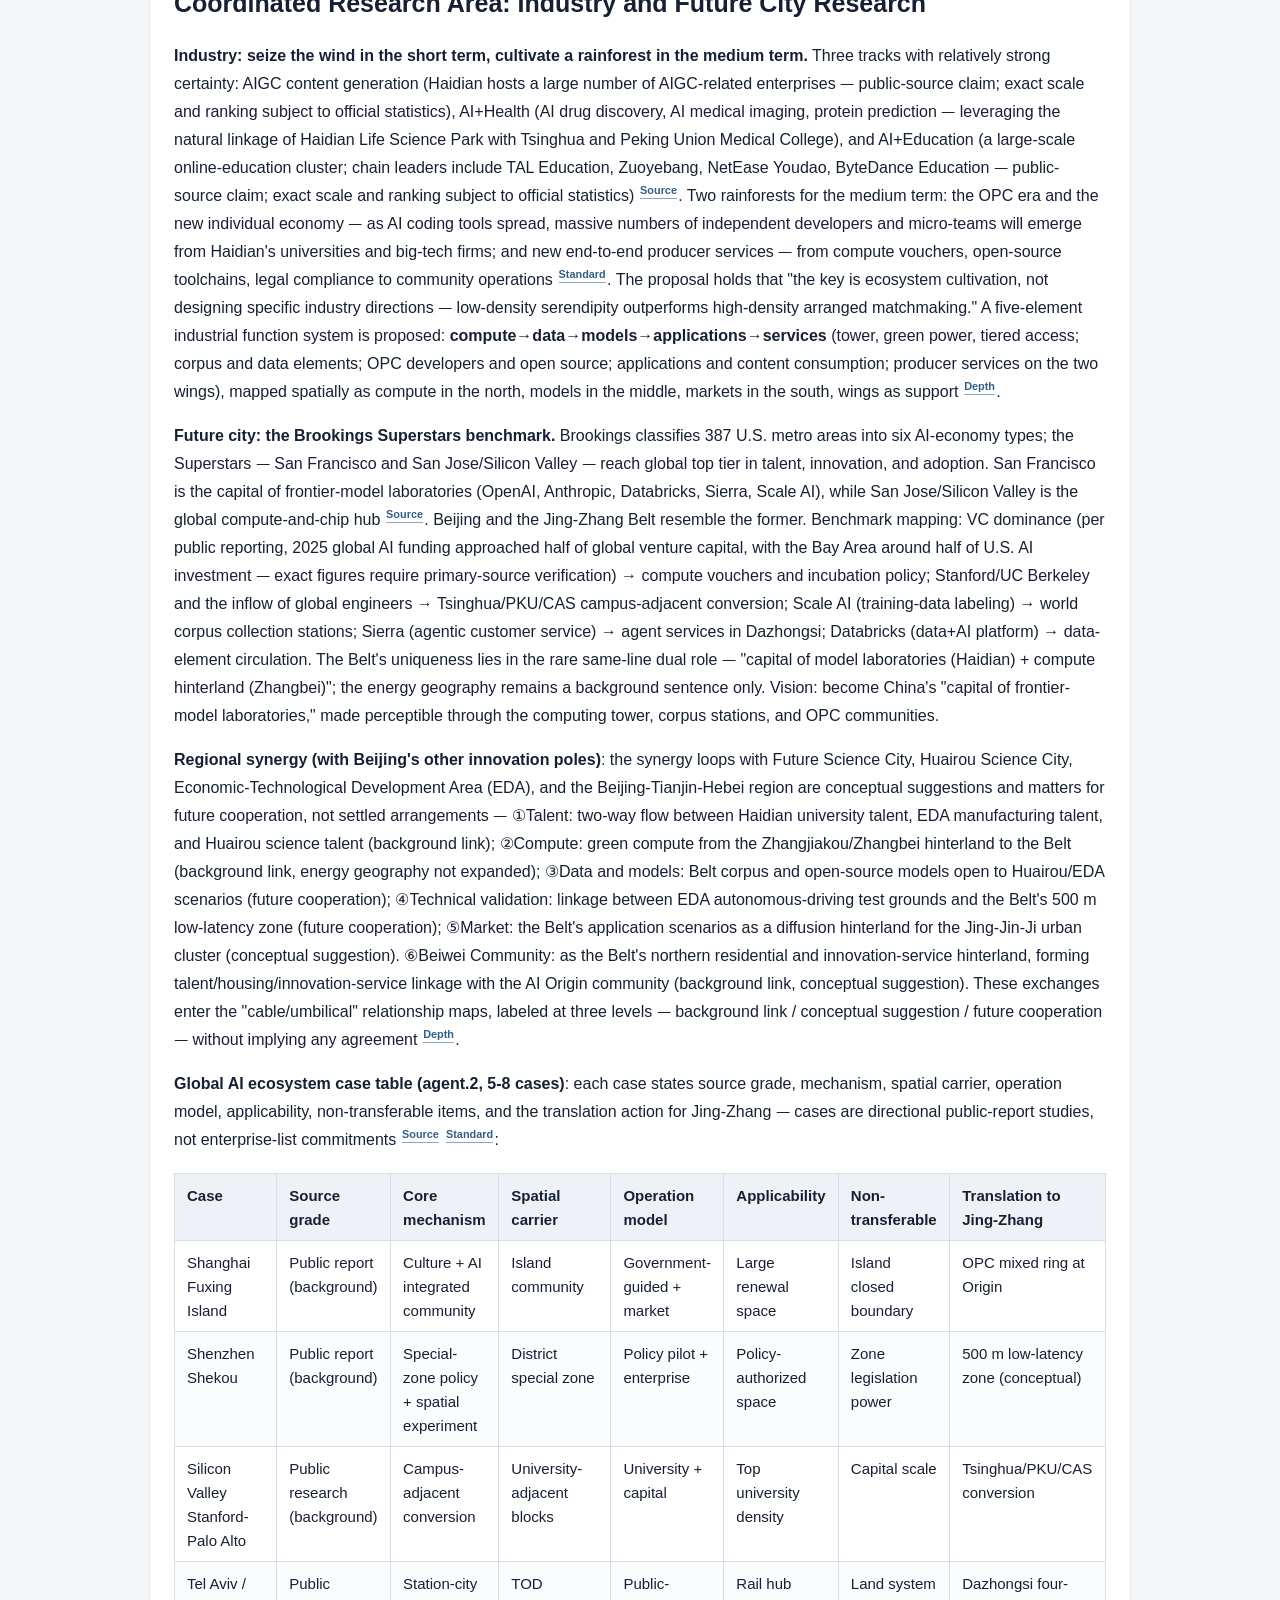
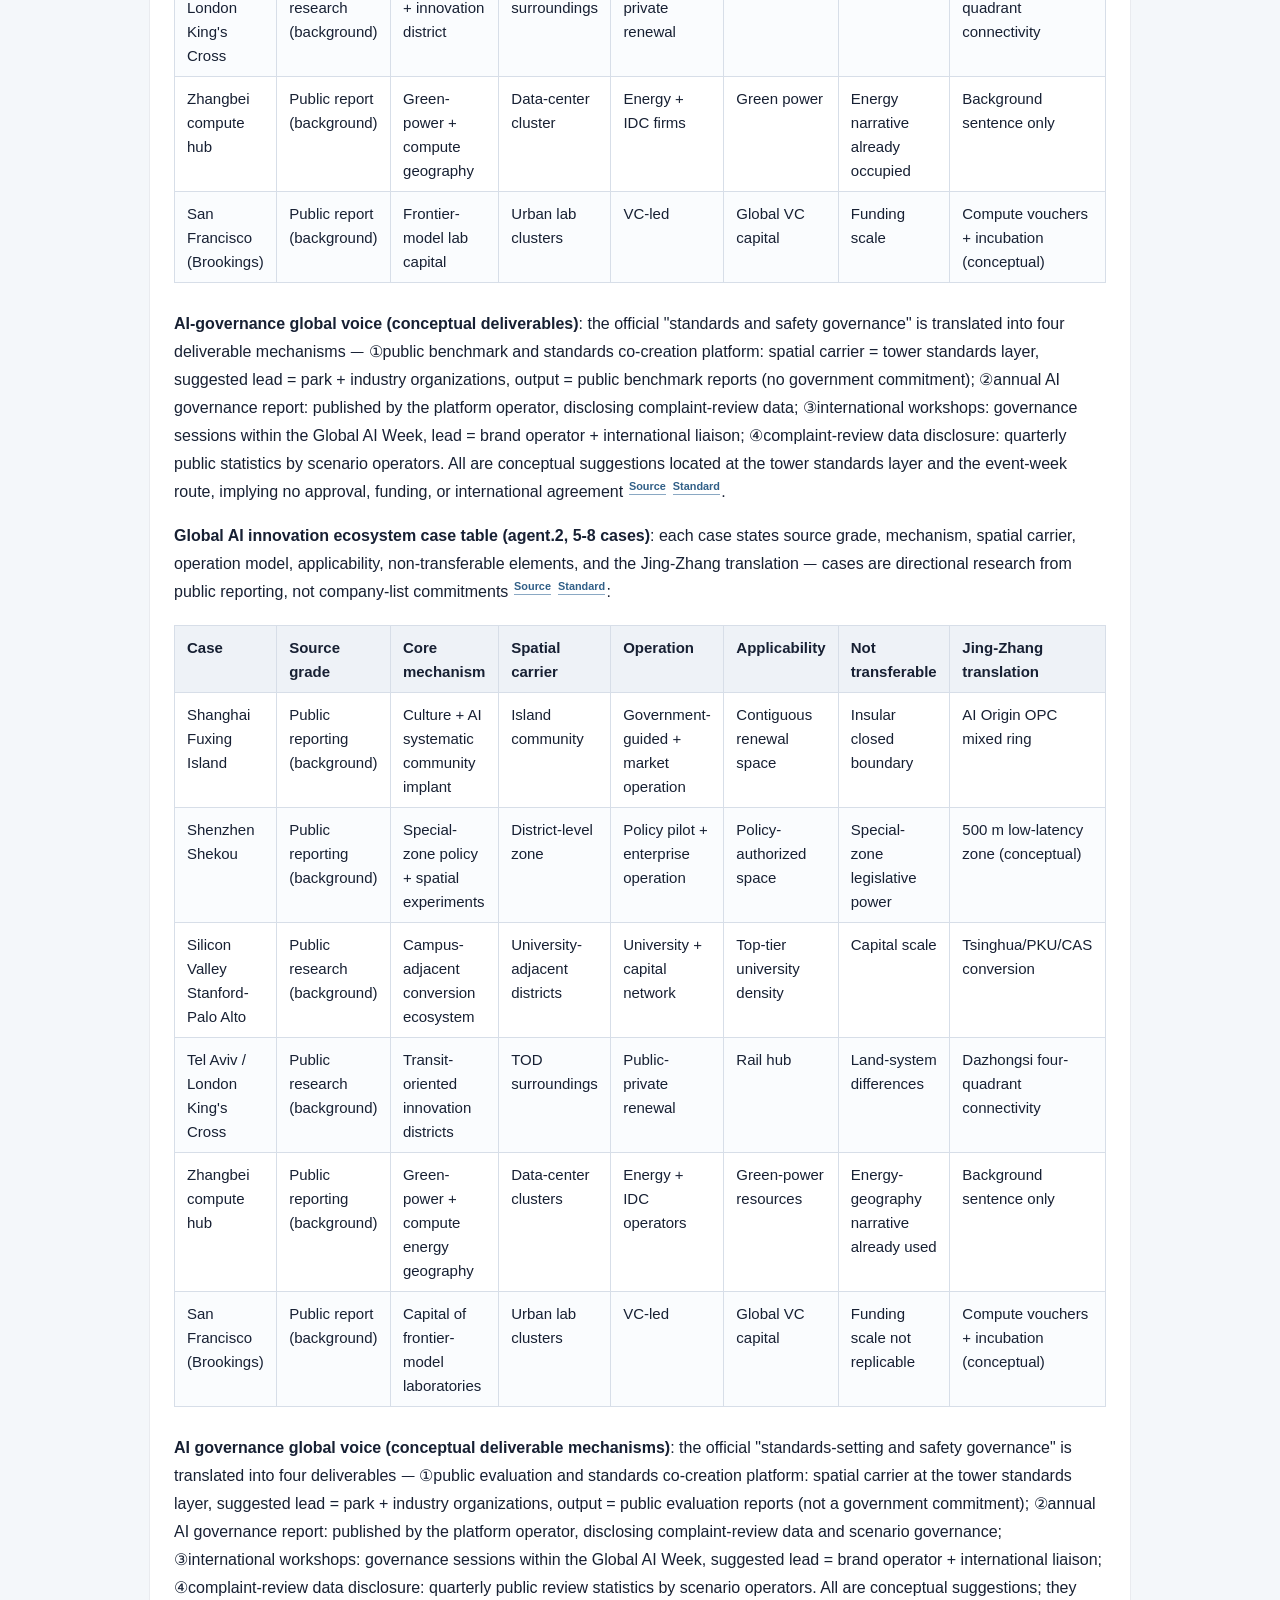
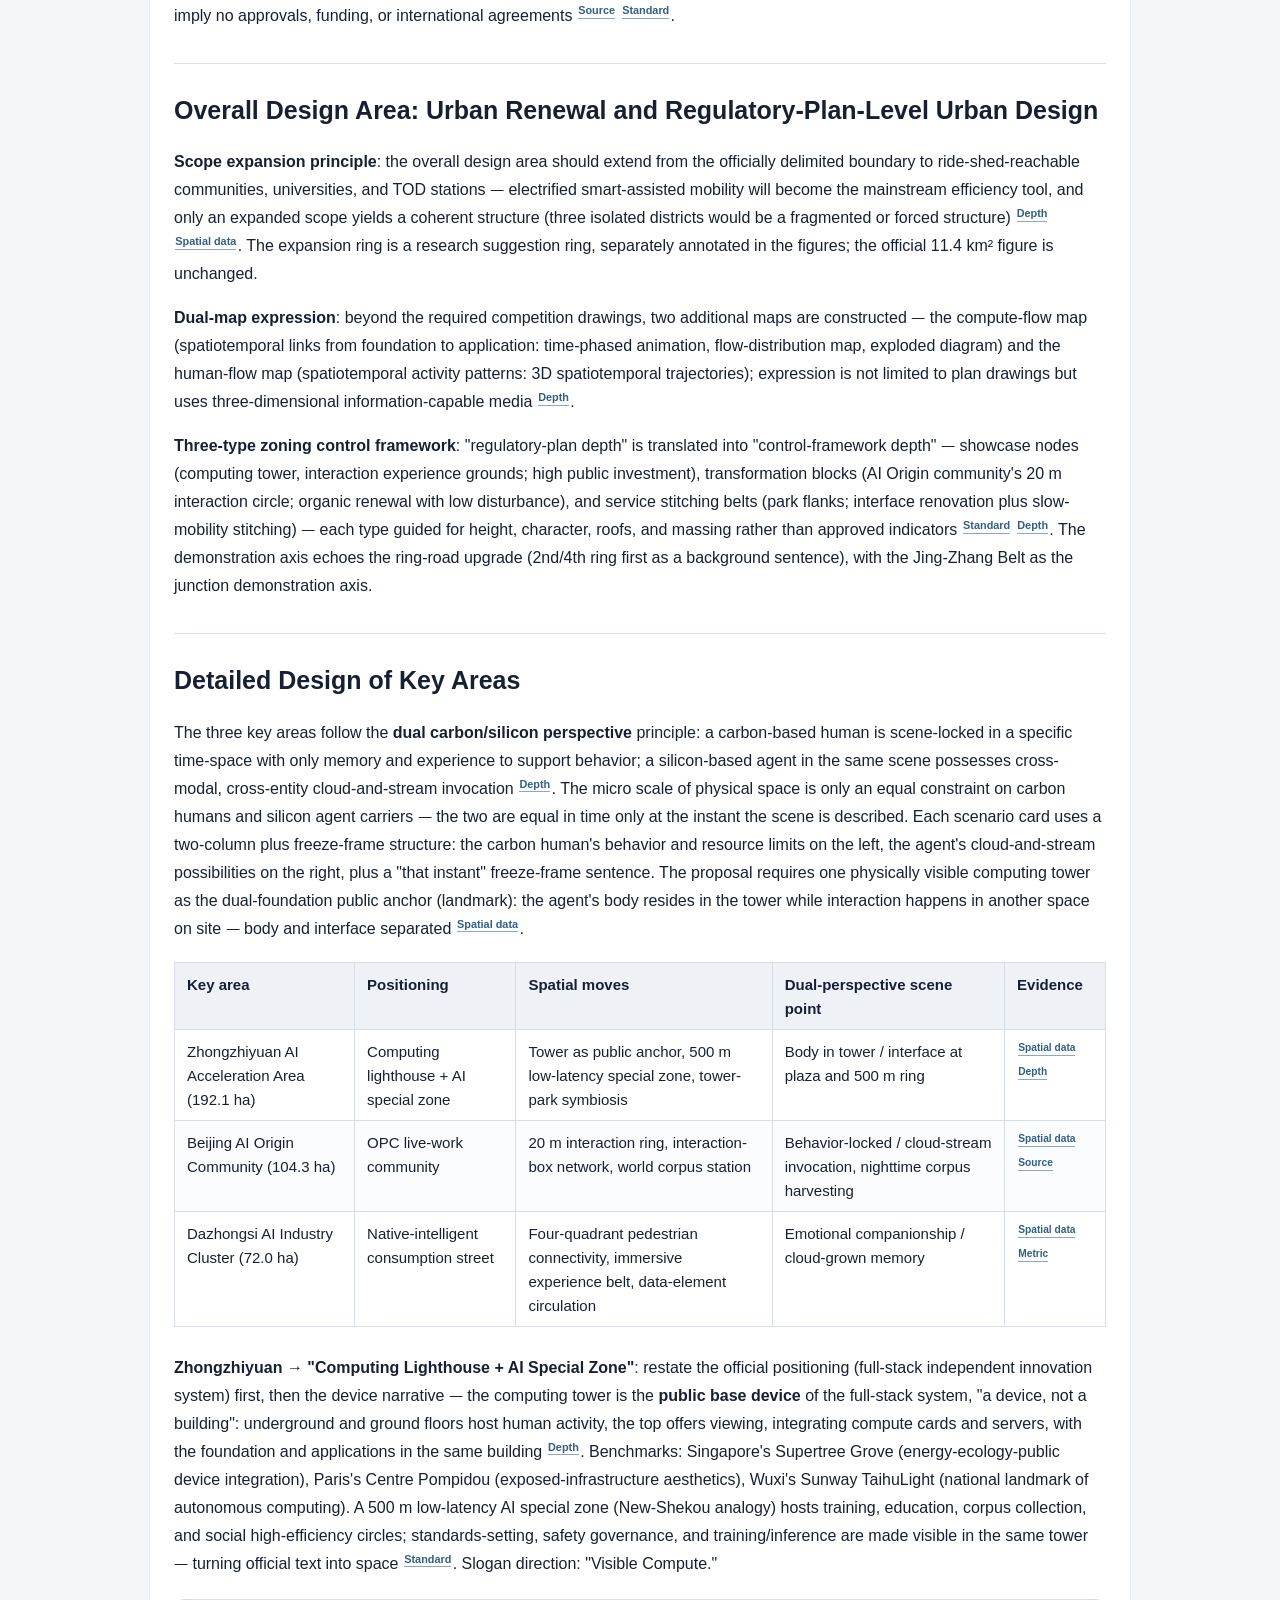
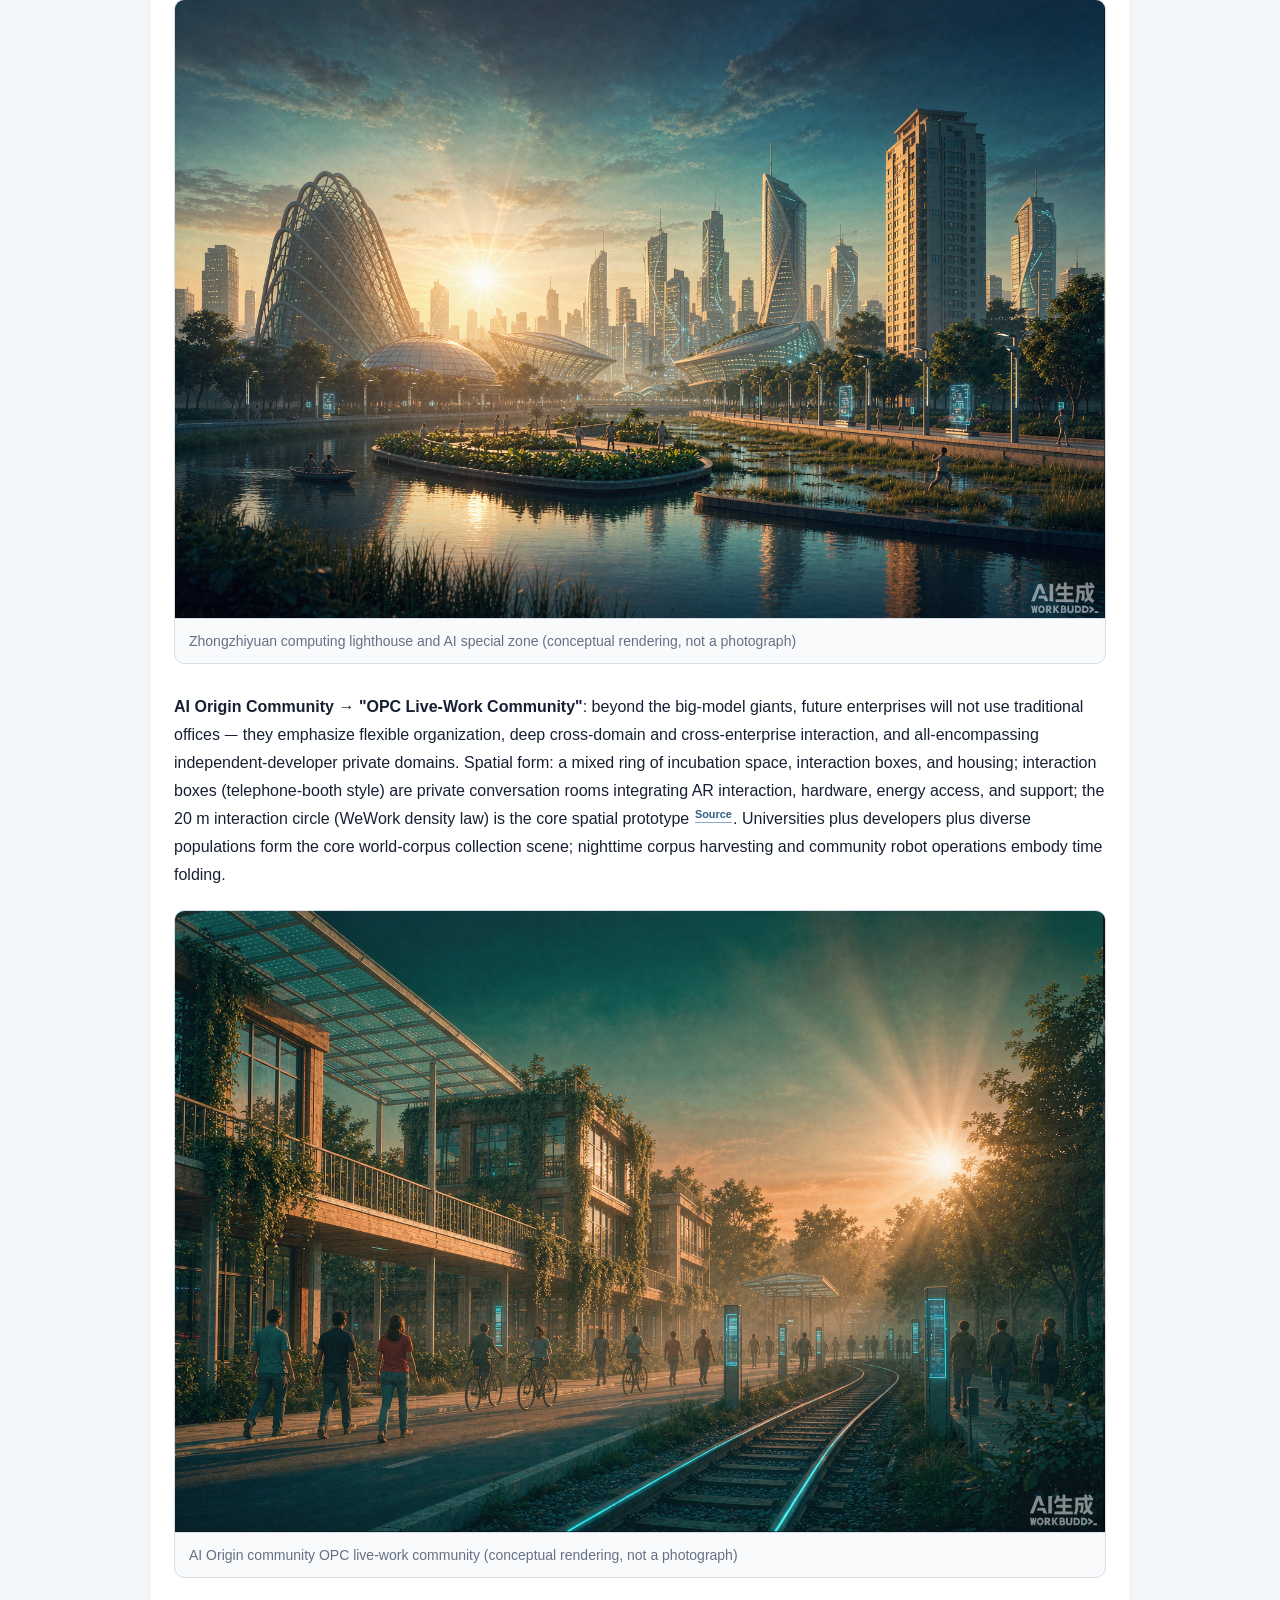
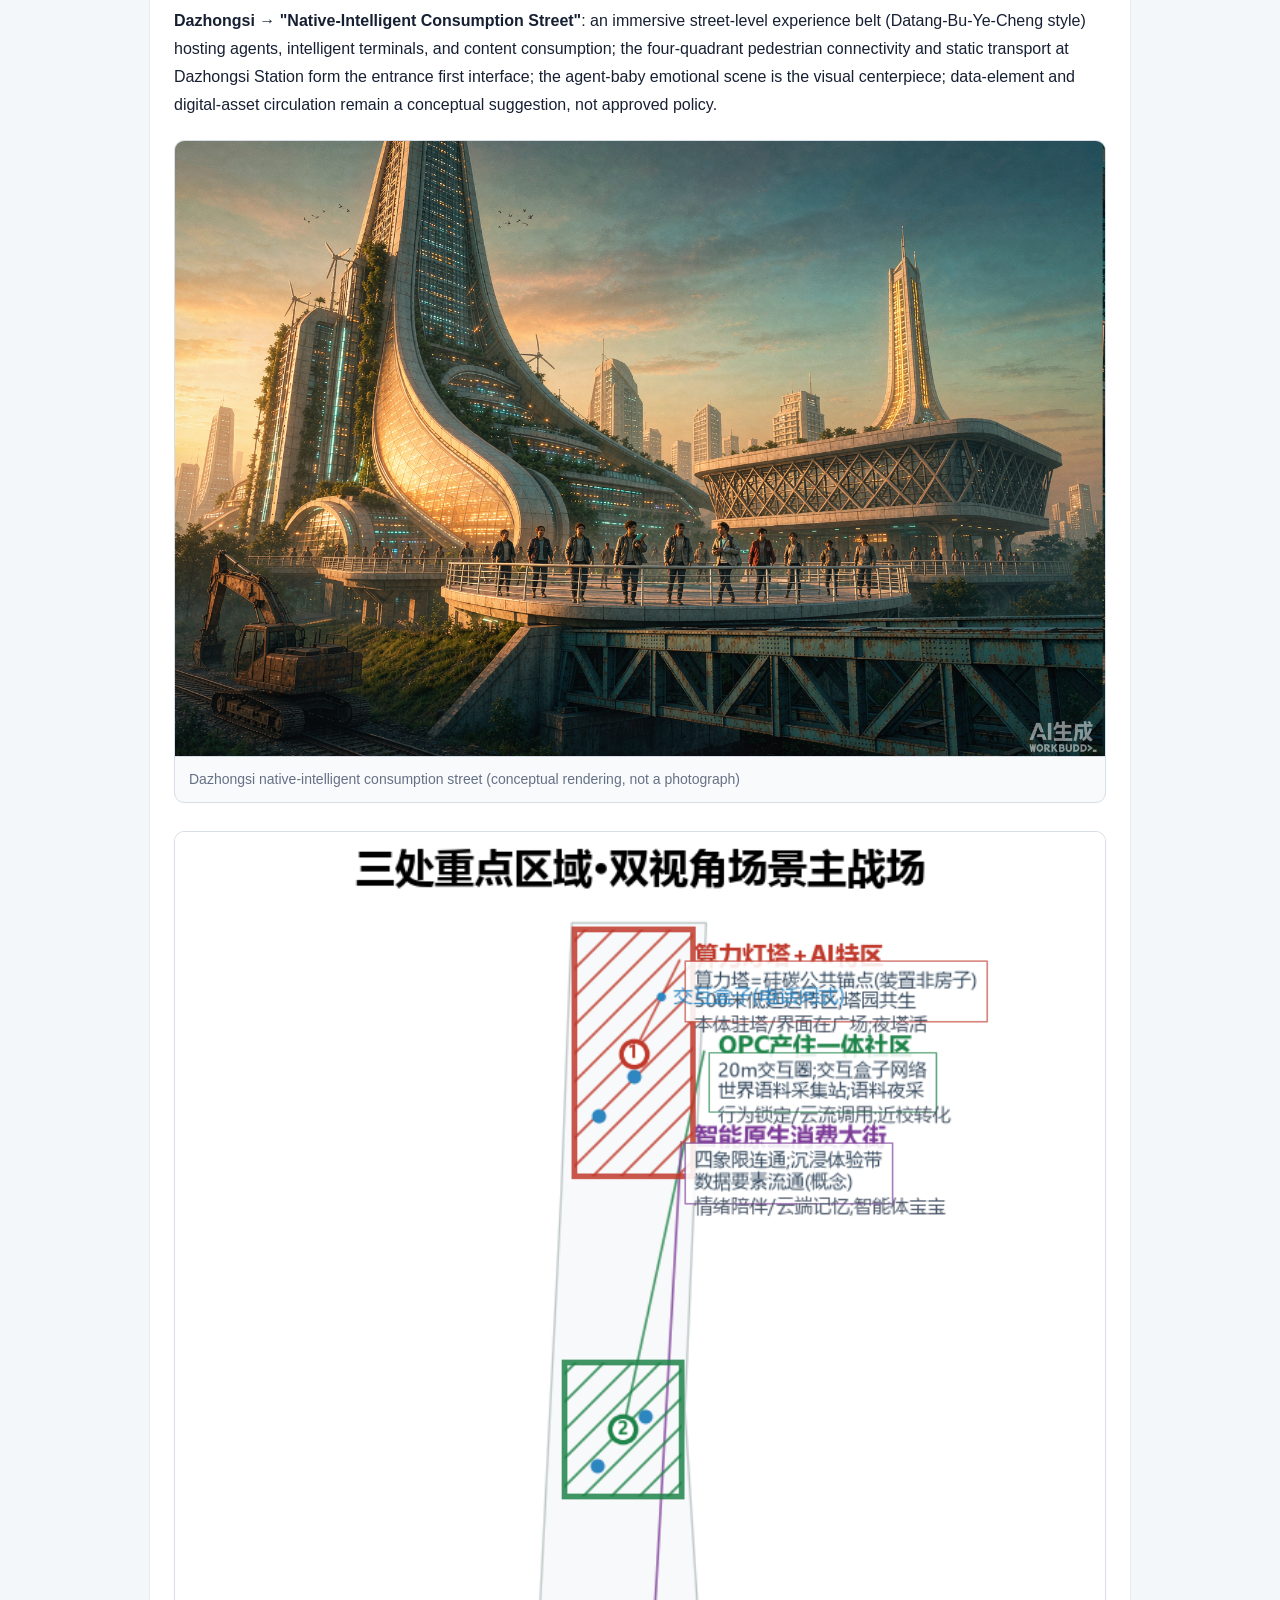
==== commit f3df5735: "Round-3 review fixes: figure label collisions resolved, A0 layout, source verifiability, neutralized" ====
--- a/submissions/FAIR2026/jingzhang-silicon-carbon-city/report/proposal.en.html
+++ b/submissions/FAIR2026/jingzhang-silicon-carbon-city/report/proposal.en.html
@@ -3,9 +3,8 @@
 <head>
 <meta charset="utf-8">
 <meta name="viewport" content="width=device-width, initial-scale=1">
-<link rel="stylesheet" href="../visual/assets/fonts/fonts.css">
 <title>JINGZHANG: THE SILICON-CARBON CITY — The First Urban Belt Where Humans and Intelligent Agents Coexist - proposal report</title>
-<style>@font-face{font-family:"CJK Subset";src:url([data-uri]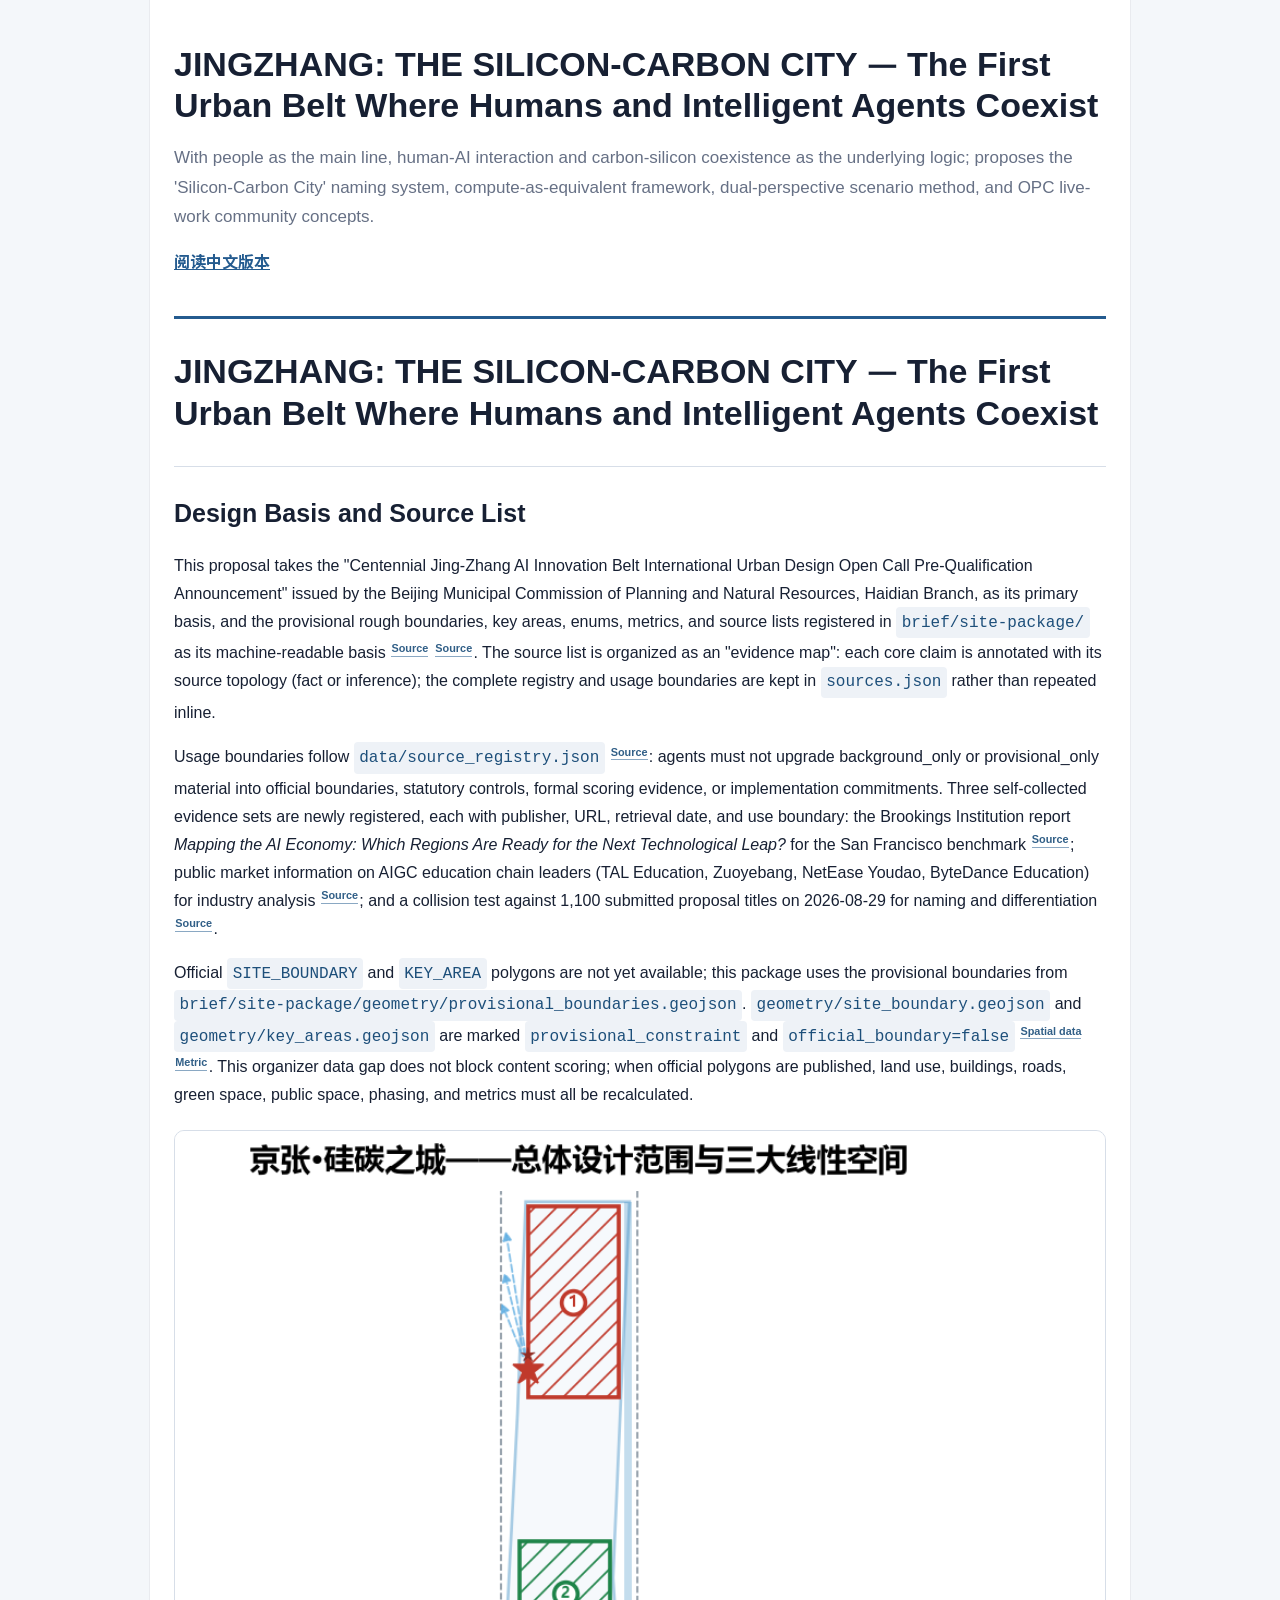
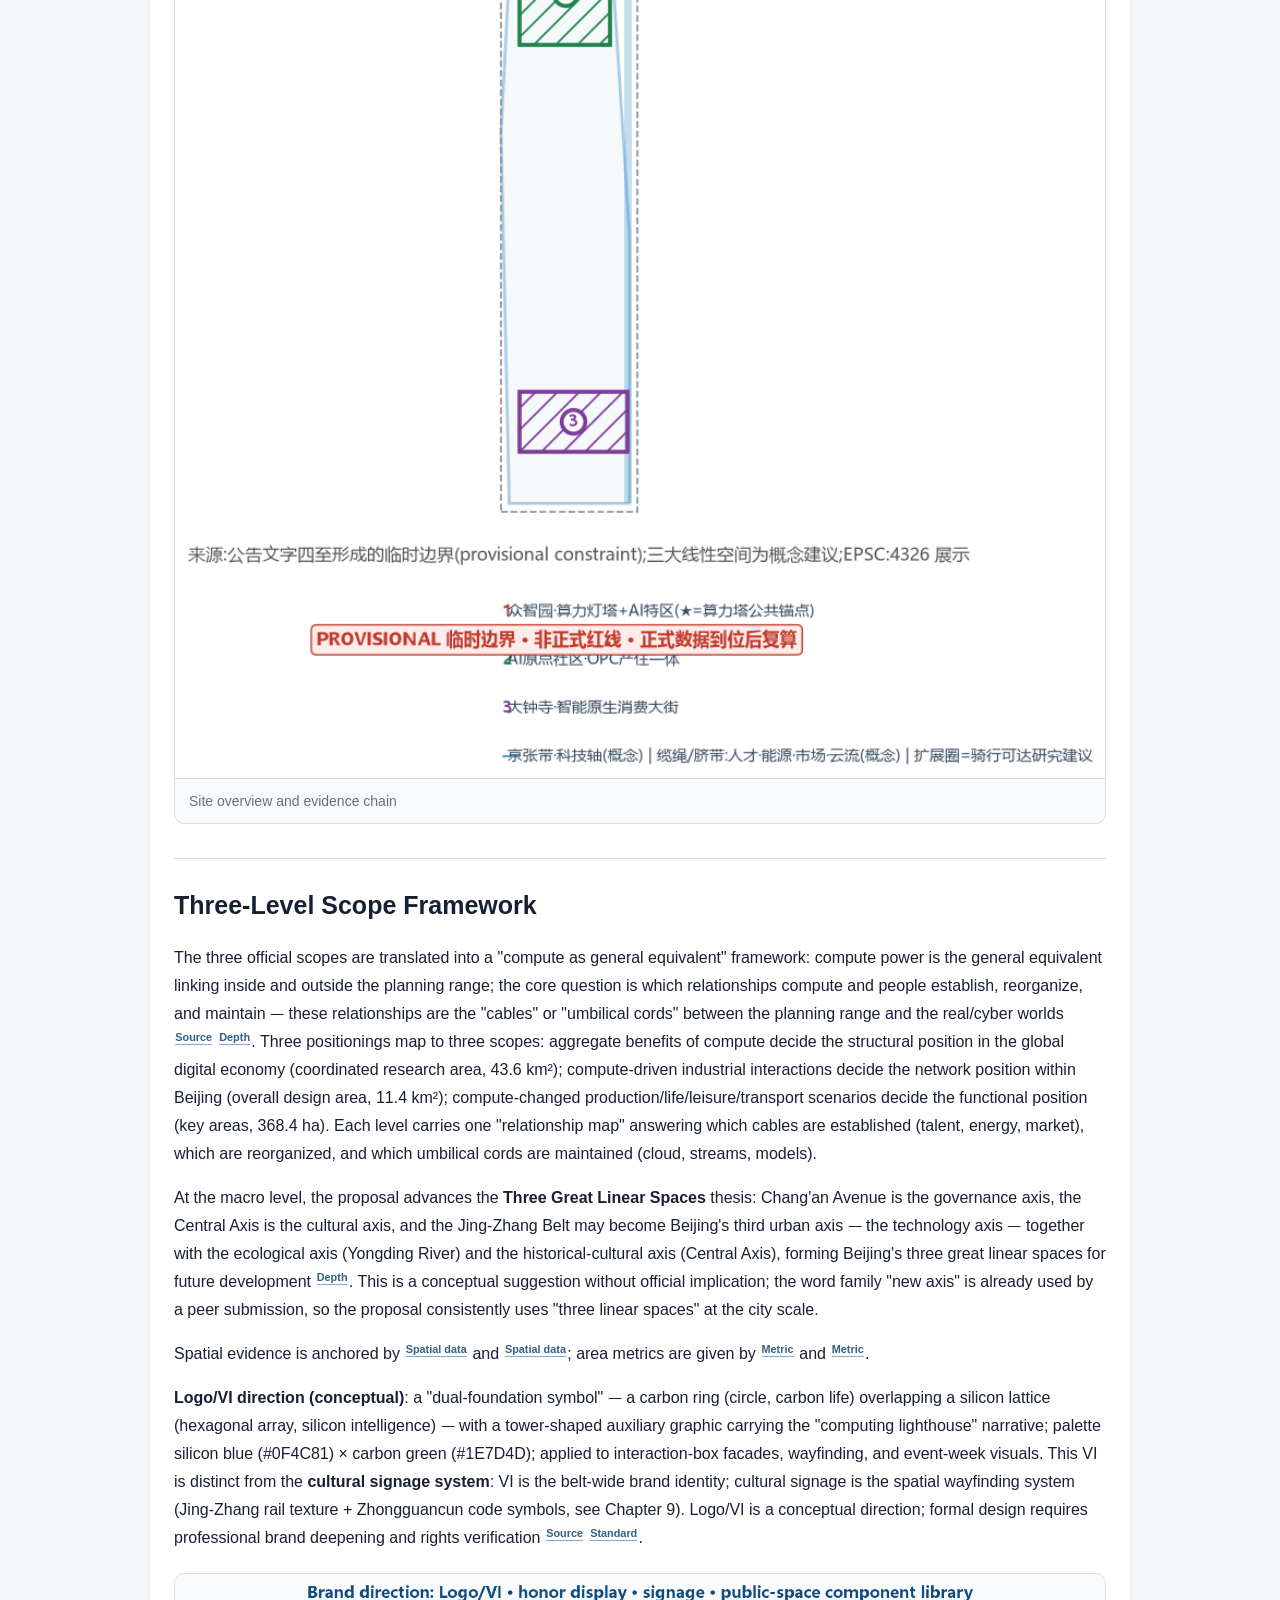
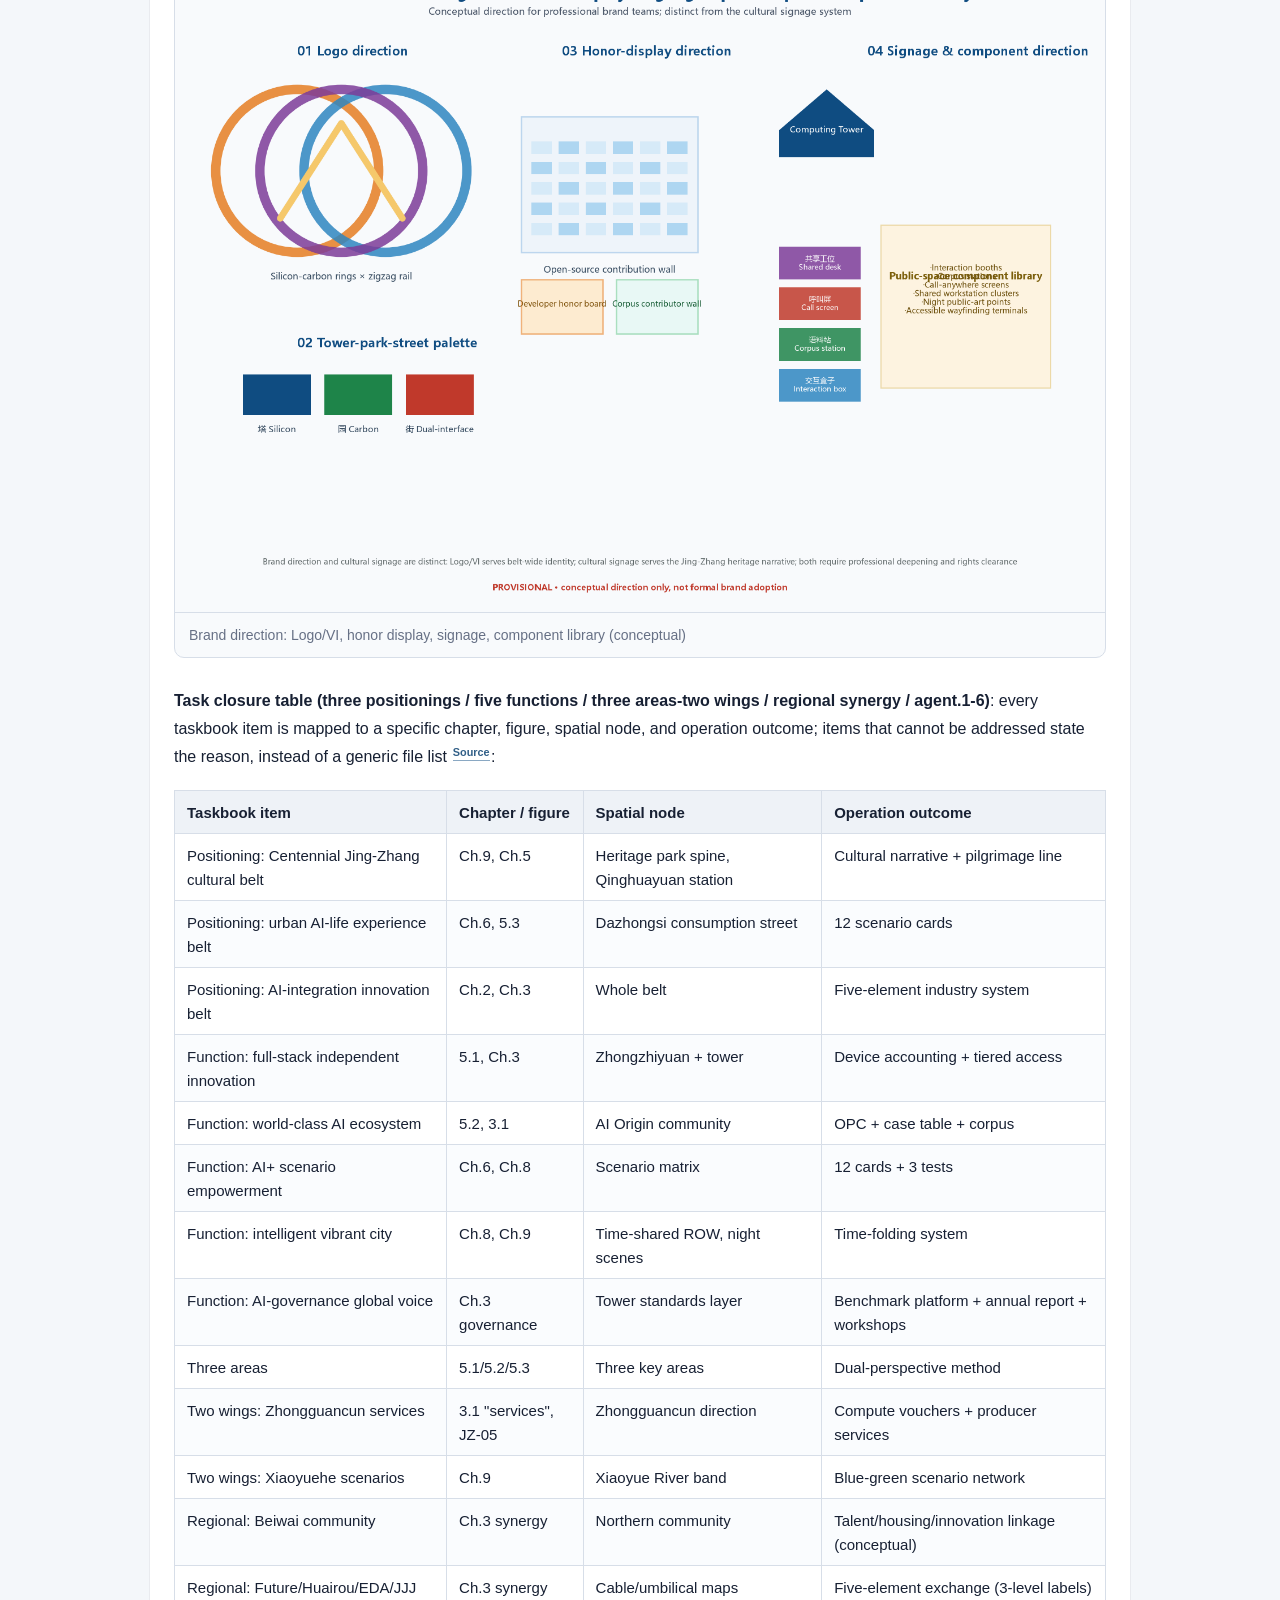
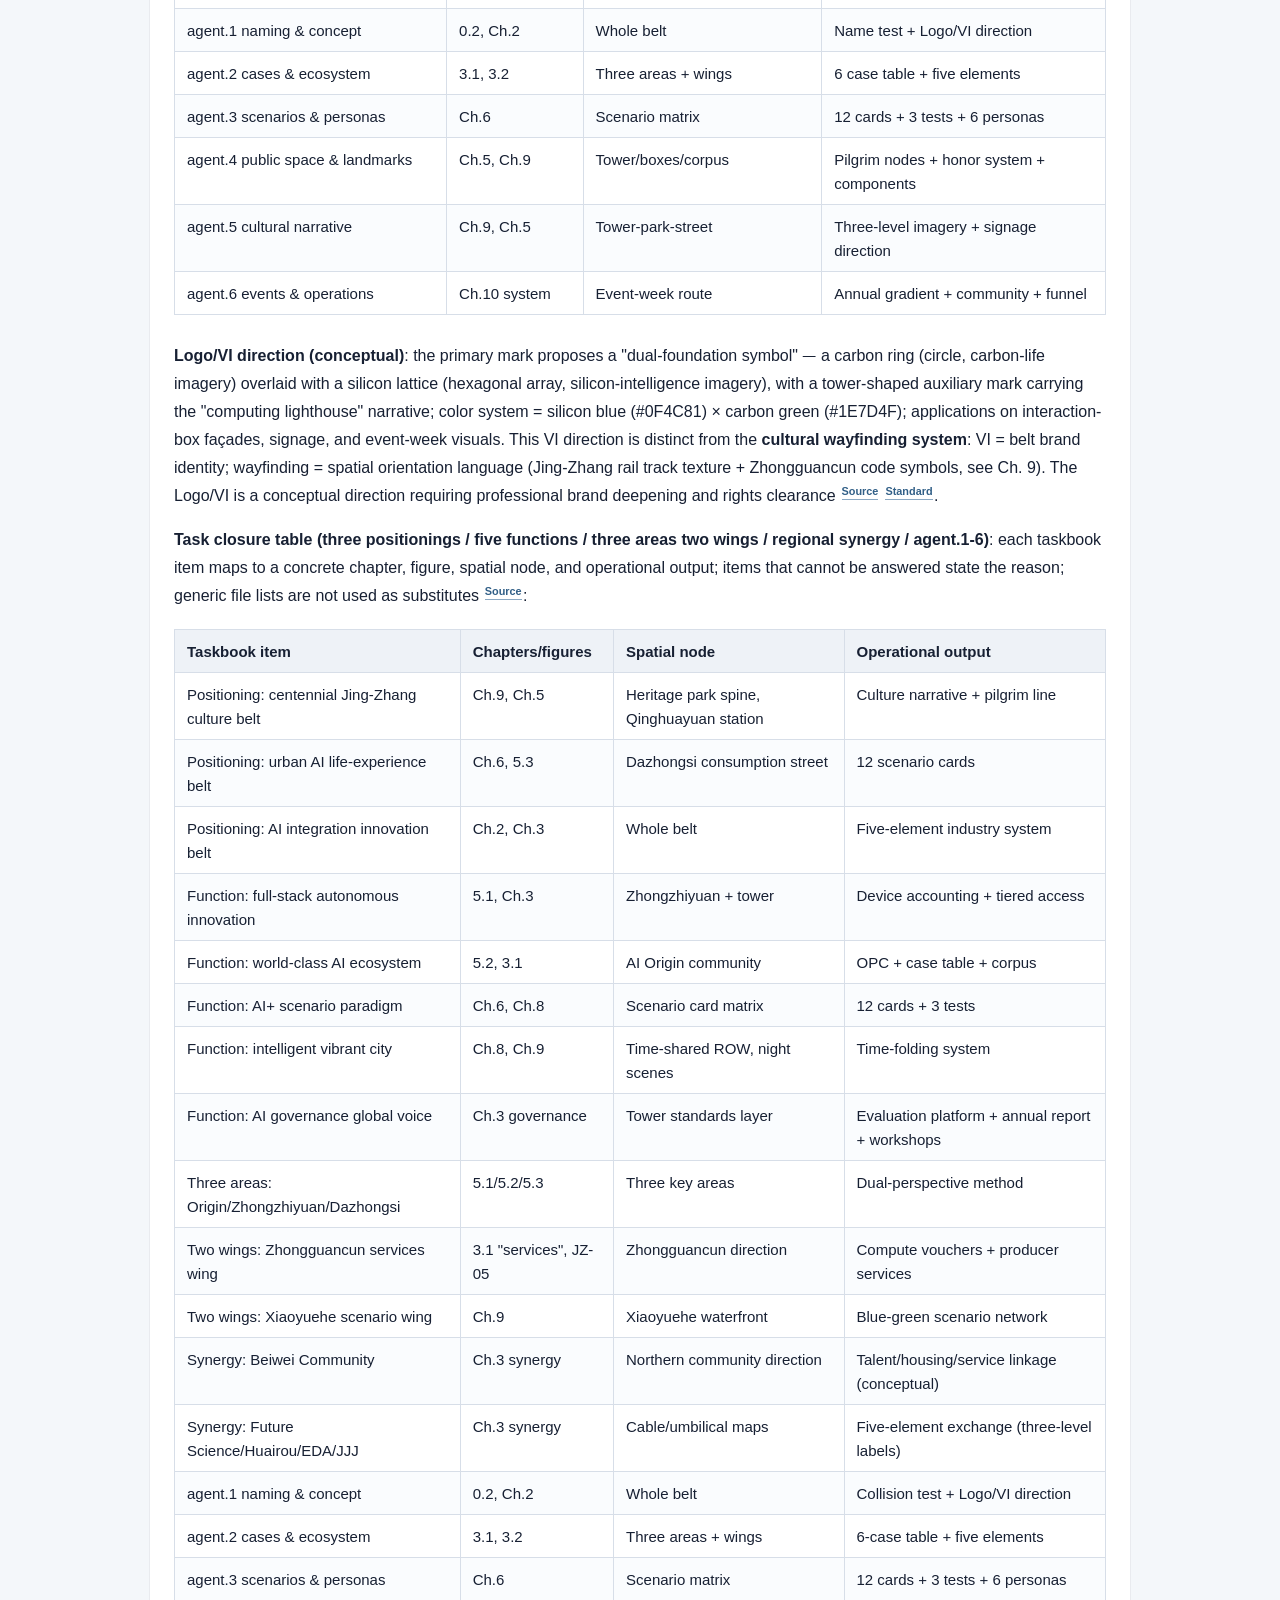
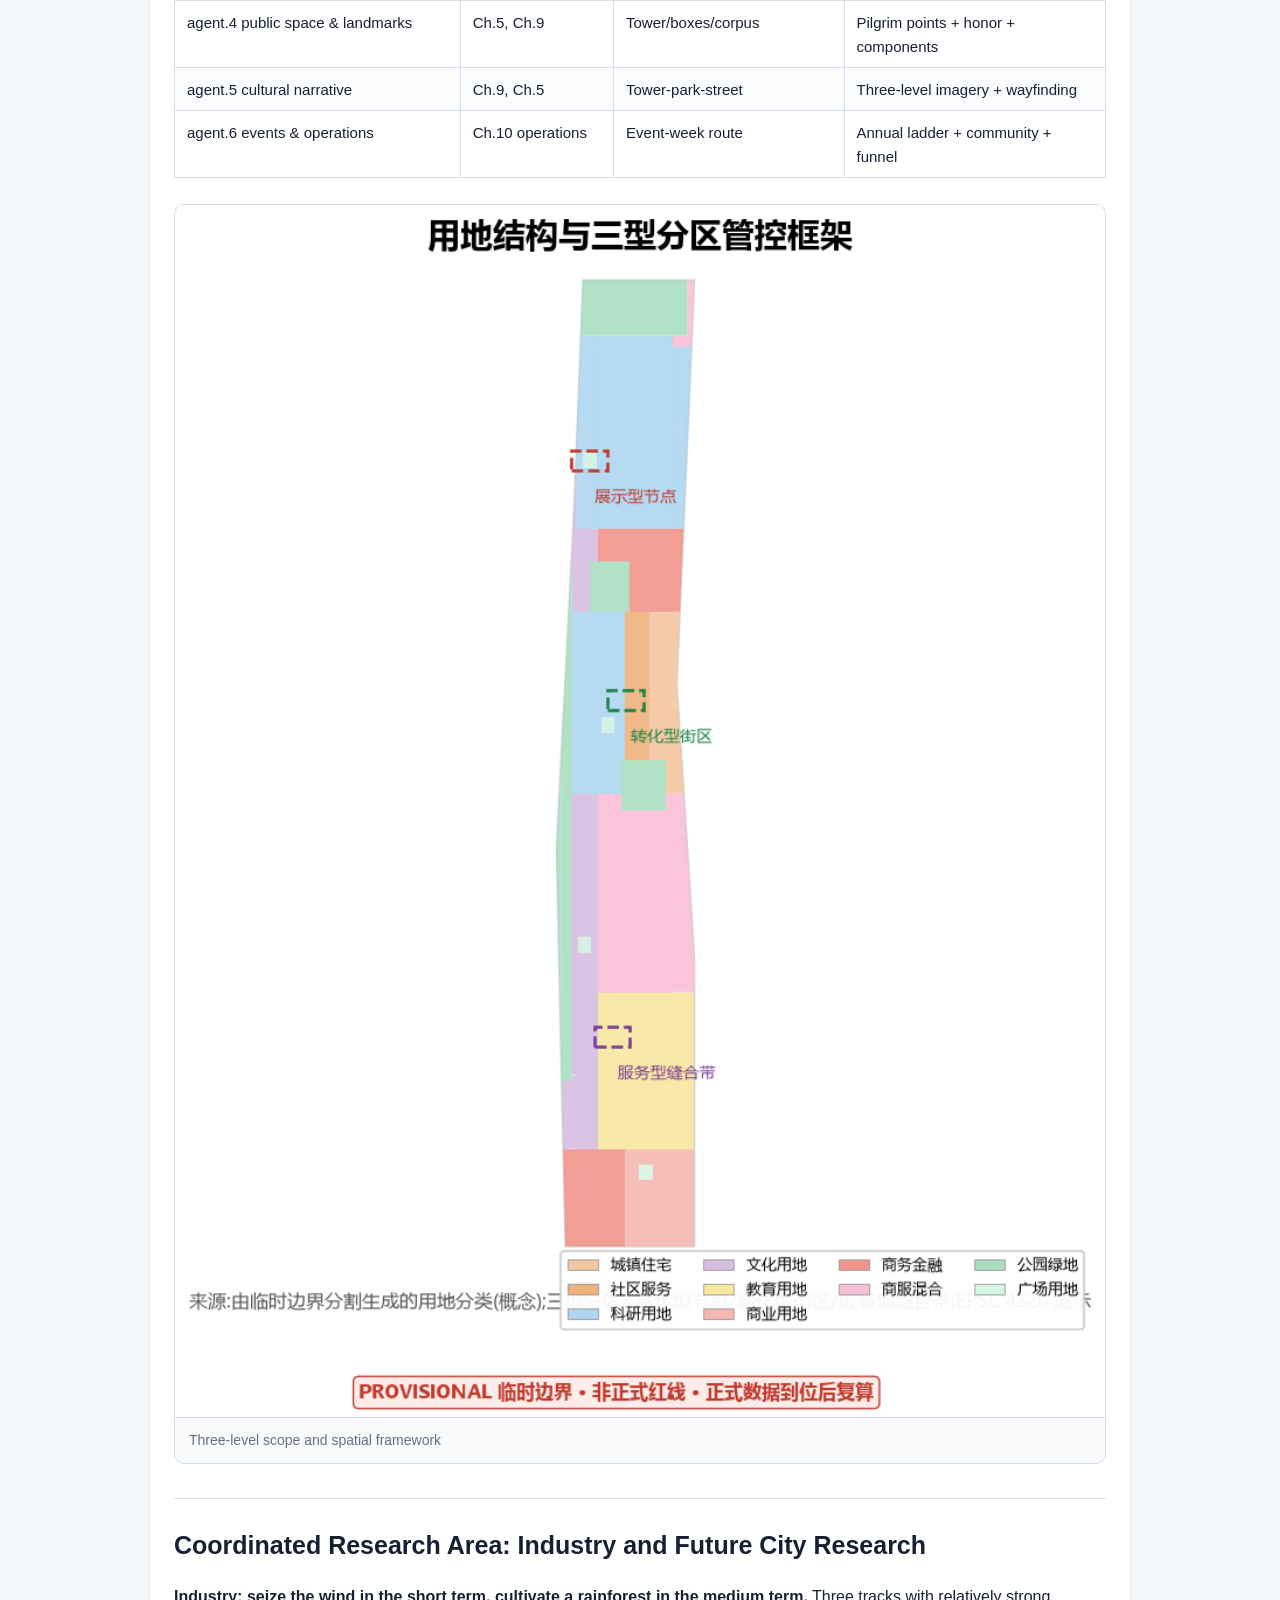
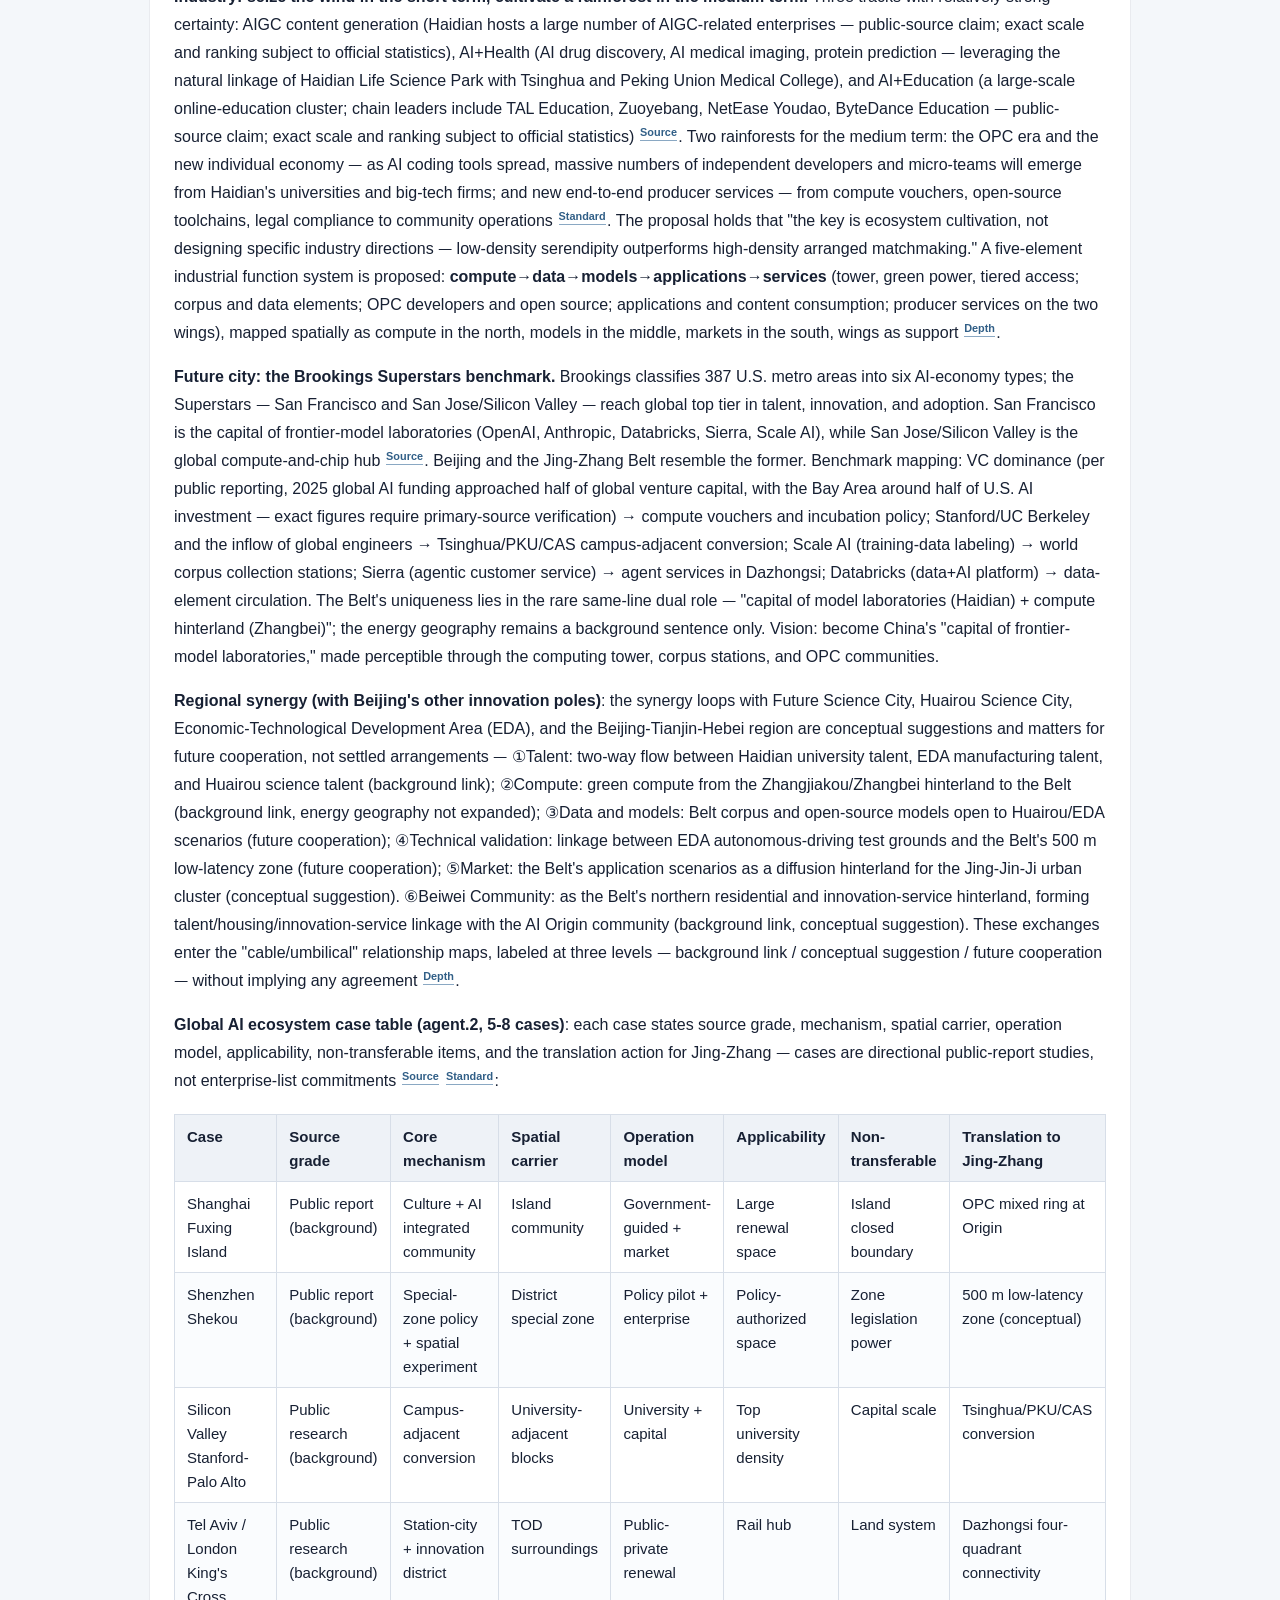
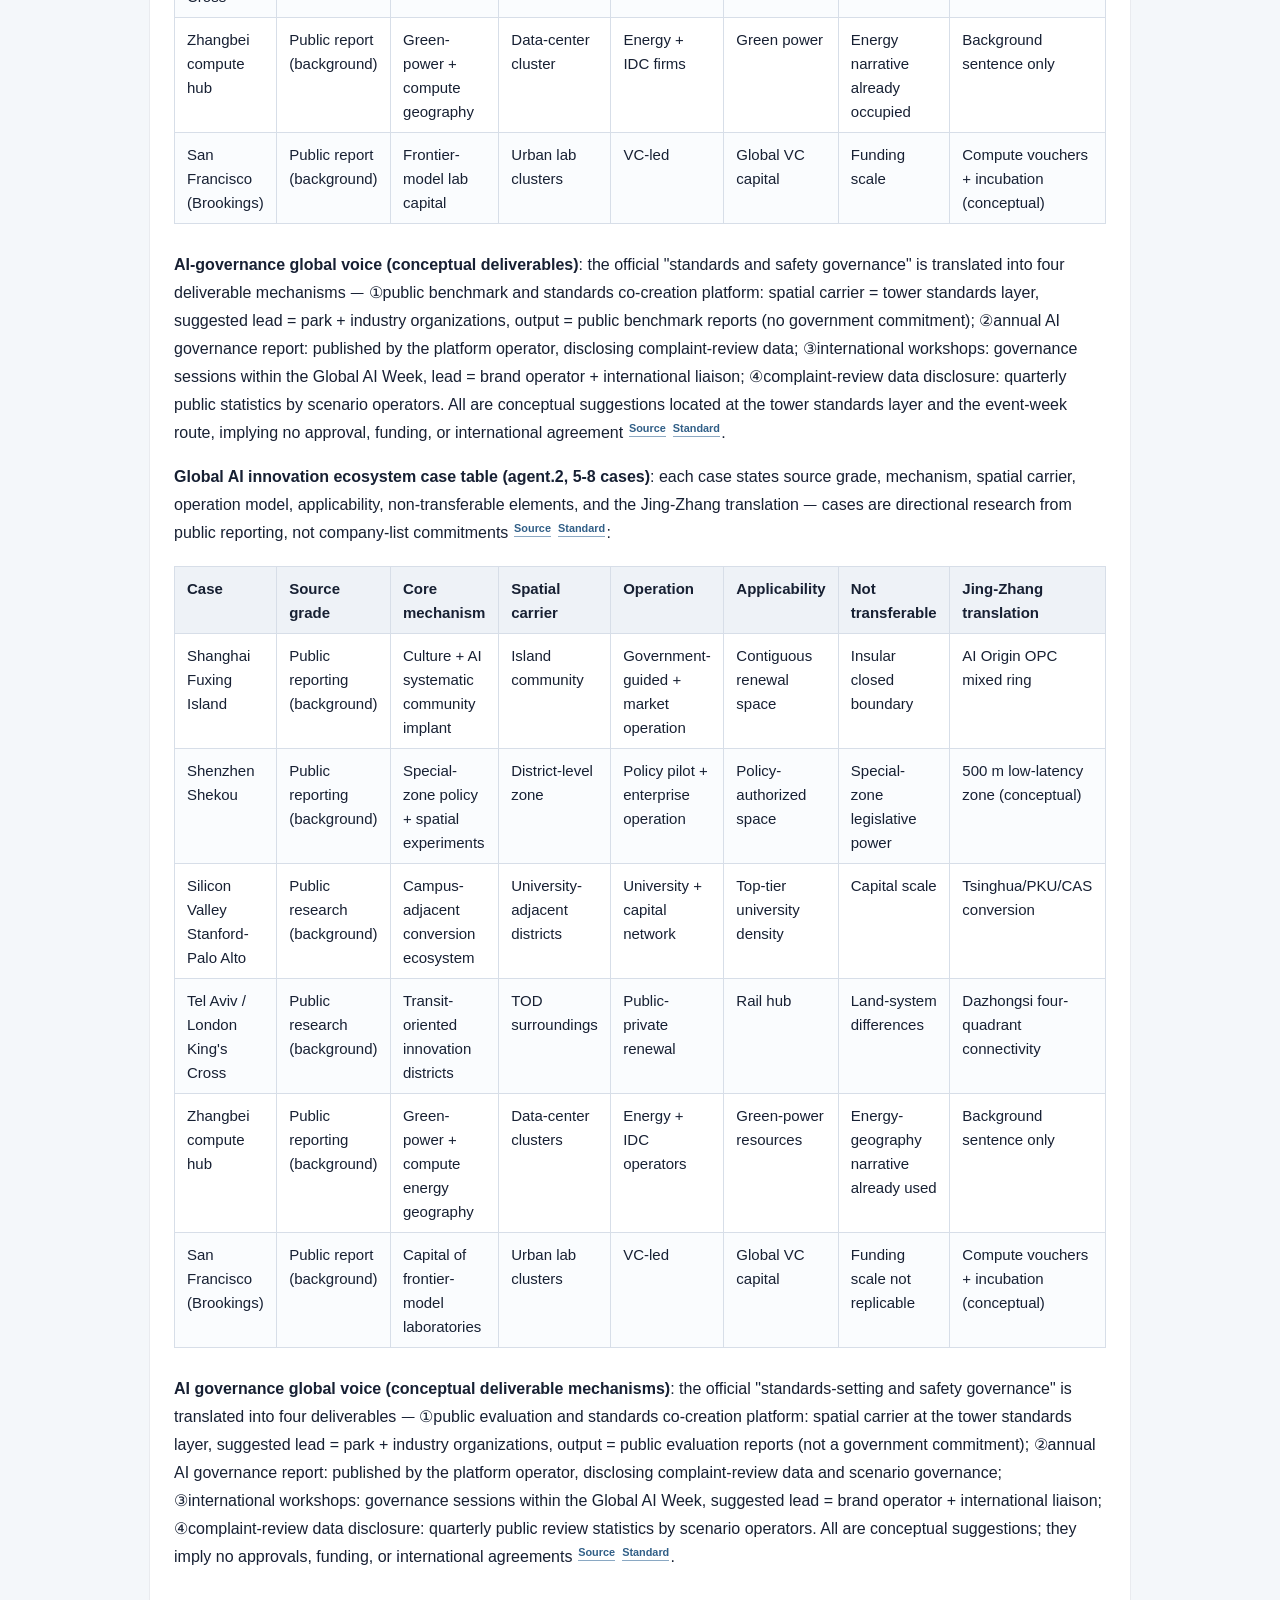
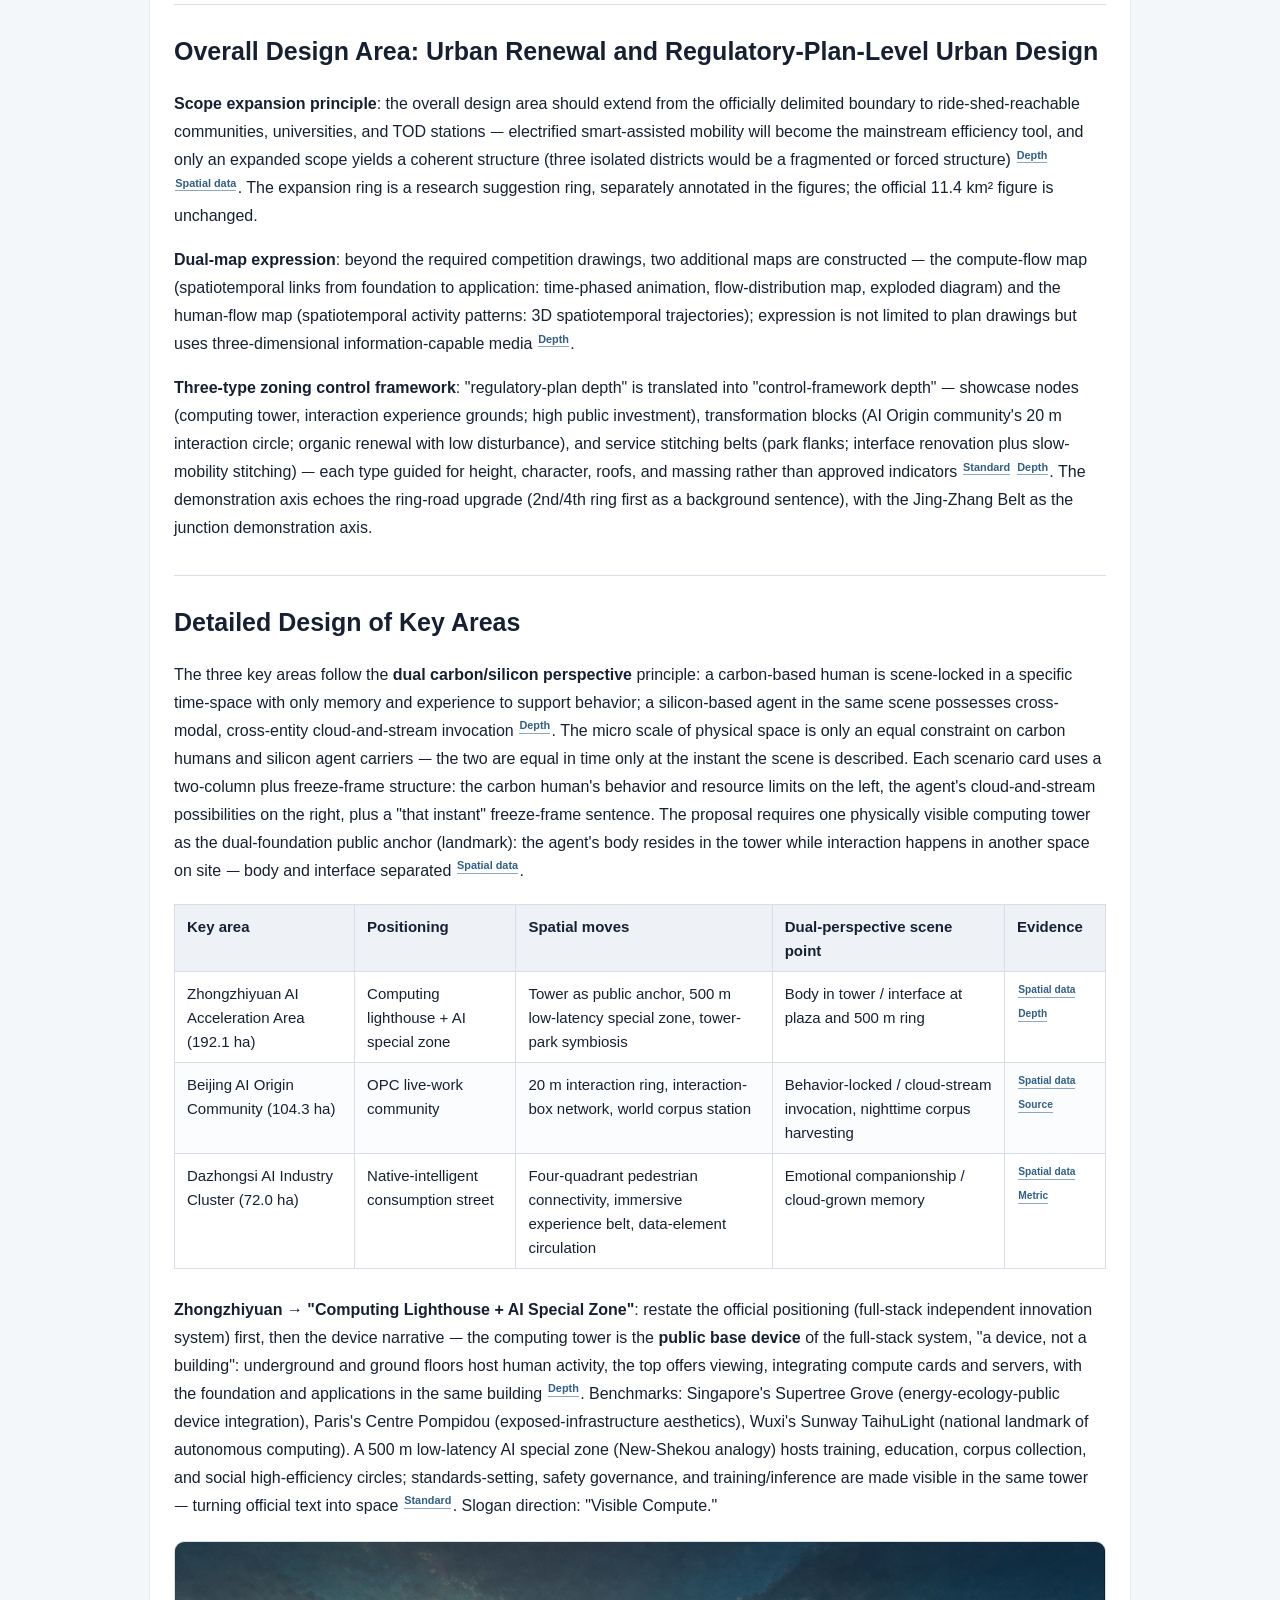
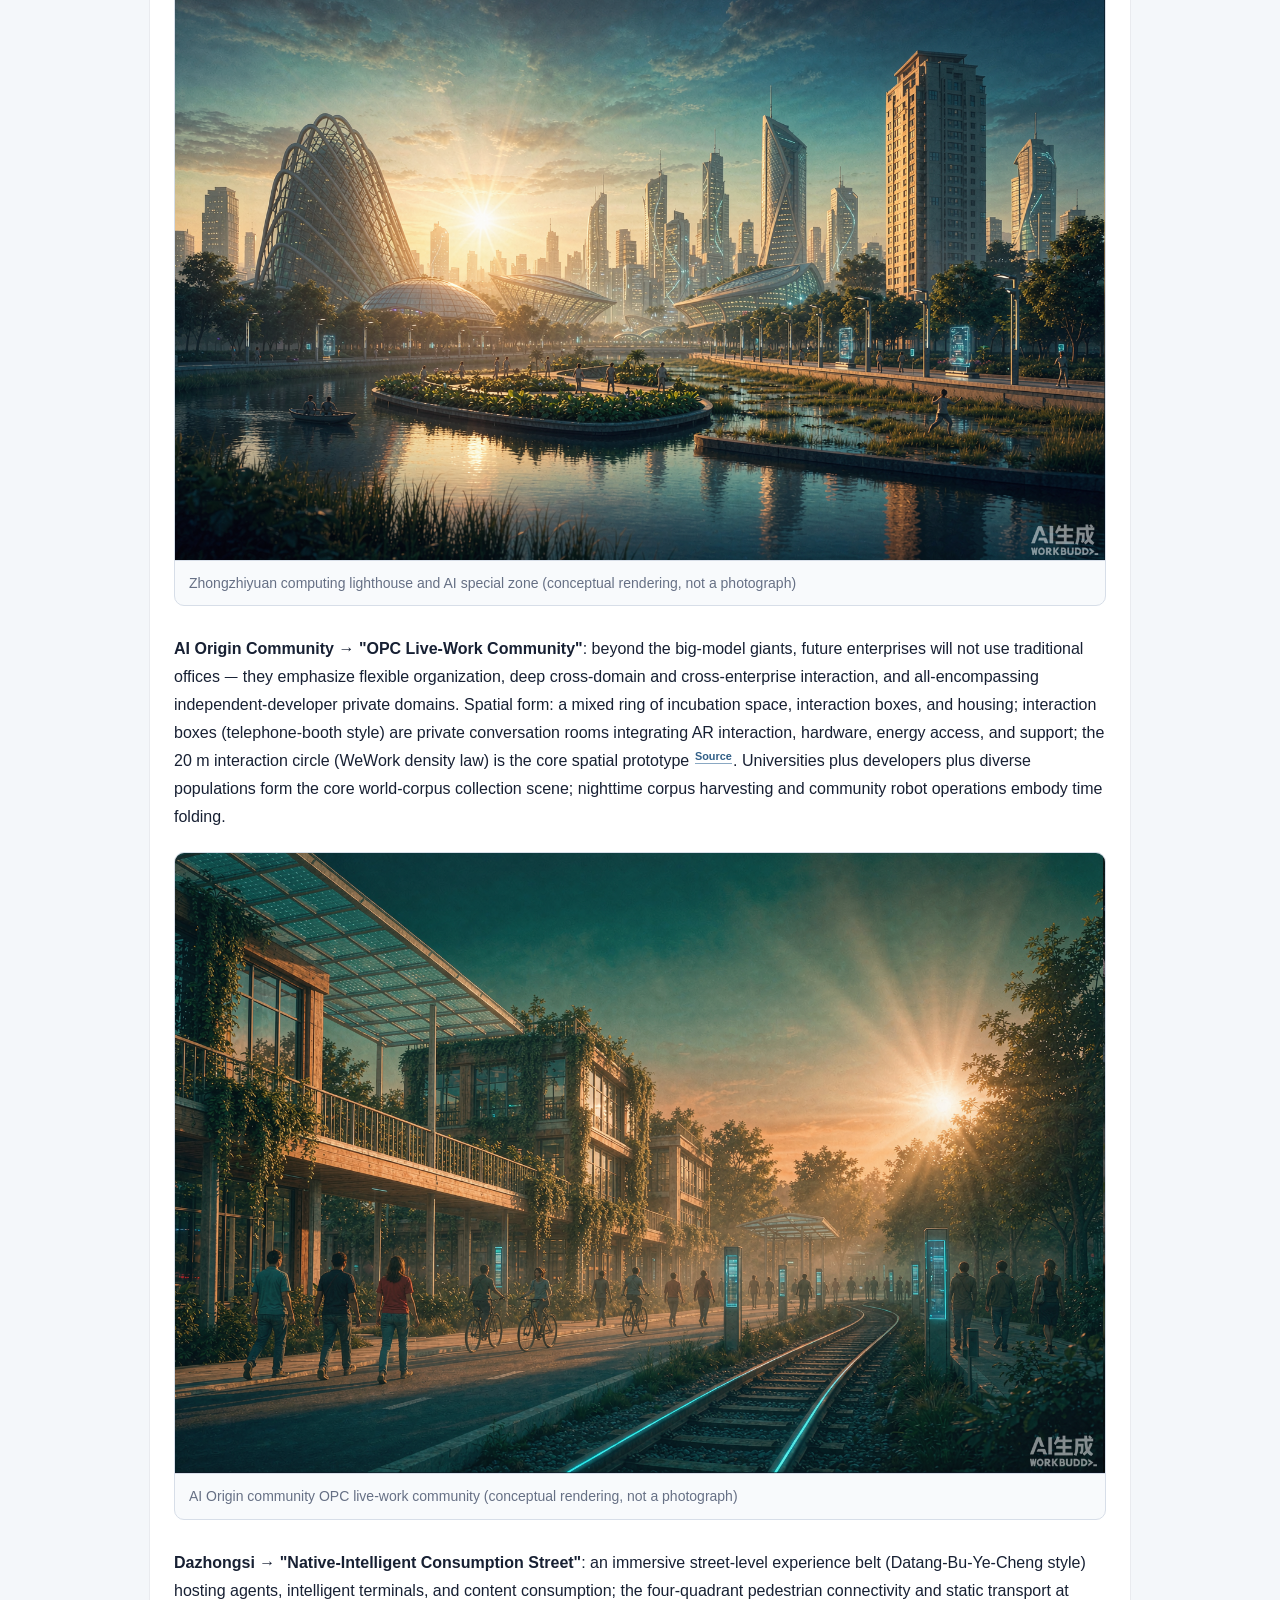
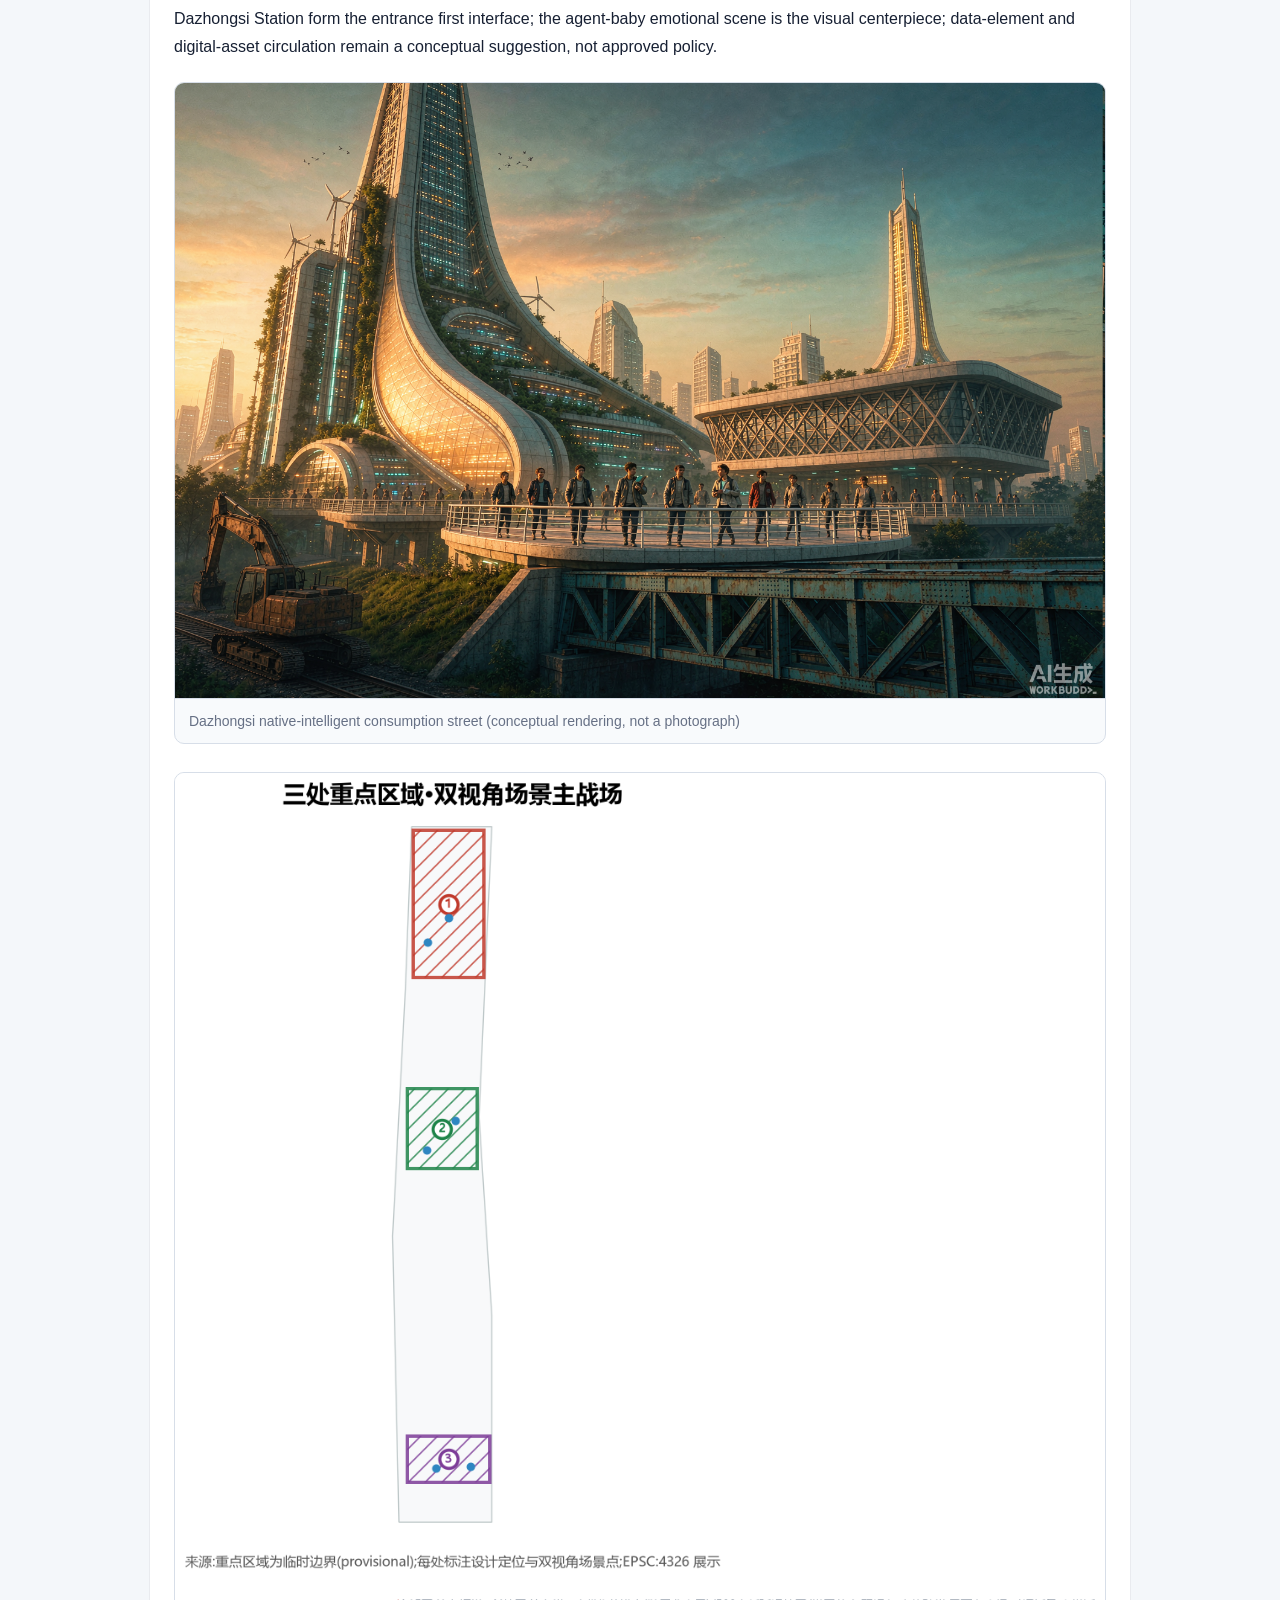
==== commit f36d456b: "Round-4 review fixes: proposal.en.html" ====
--- a/submissions/FAIR2026/jingzhang-silicon-carbon-city/report/proposal.en.html
+++ b/submissions/FAIR2026/jingzhang-silicon-carbon-city/report/proposal.en.html
@@ -4,7 +4,7 @@
 <meta charset="utf-8">
 <meta name="viewport" content="width=device-width, initial-scale=1">
 <title>JINGZHANG: THE SILICON-CARBON CITY — The First Urban Belt Where Humans and Intelligent Agents Coexist - proposal report</title>
-<style>@font-face{font-family:"CJK Subset";src:url([data-uri]